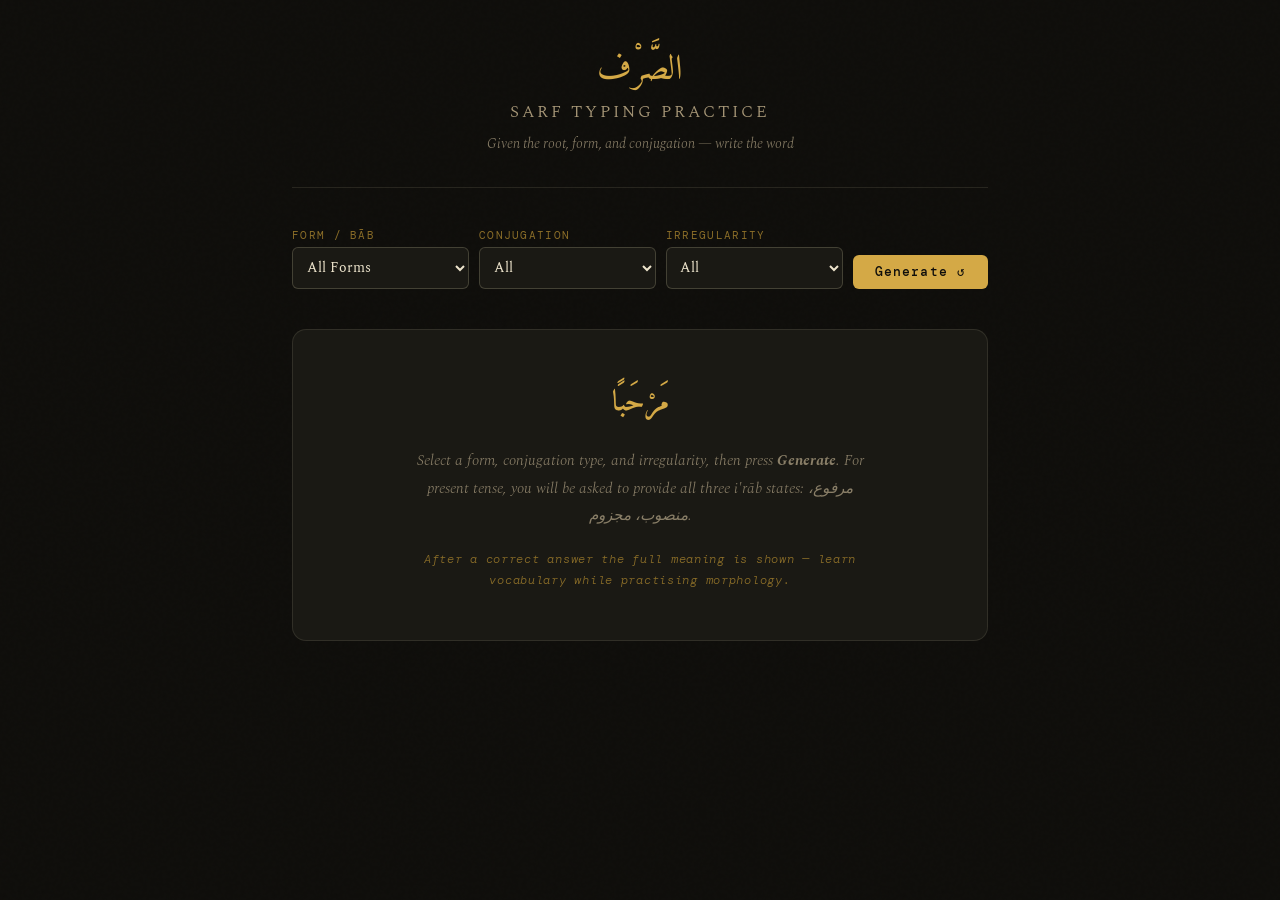
==== index.html @ 28db7749 "index.html" ====
<!DOCTYPE html>
<html lang="en" dir="ltr">
<head>
<meta charset="UTF-8">
<meta name="viewport" content="width=device-width, initial-scale=1.0">
<title>Sarf Typing Practice</title>
<link rel="preconnect" href="https://fonts.googleapis.com">
<link href="https://fonts.googleapis.com/css2?family=Amiri:wght@400;700&family=DM+Mono:wght@400;500&family=Spectral:ital,wght@0,300;0,400;0,600;1,300&display=swap" rel="stylesheet">
<style>
:root{
  --bg:#0f0e0b;--surface:#1a1914;--surface2:#232218;
  --border:rgba(255,245,200,.10);--border2:rgba(255,245,200,.18);
  --gold:#d4a946;--gold-dim:#8a6d28;--gold-bright:#f0c95a;
  --cream:#f5edd6;--cream-dim:#a89878;
  --red:#c0392b;--green:#2e7d4f;--green-bright:#3aad6a;
  --blue:#2471a3;--blue-bright:#5dade2;
  --text:#ede4cc;--text-dim:#8a7f68;
}
*{box-sizing:border-box;margin:0;padding:0;}
body{background:var(--bg);color:var(--text);font-family:'Spectral',Georgia,serif;min-height:100vh;display:flex;flex-direction:column;align-items:center;}
.noise{position:fixed;inset:0;pointer-events:none;z-index:0;background-image:url("data:image/svg+xml,%3Csvg viewBox='0 0 256 256' xmlns='http://www.w3.org/2000/svg'%3E%3Cfilter id='n'%3E%3CfeTurbulence type='fractalNoise' baseFrequency='0.9' numOctaves='4' stitchTiles='stitch'/%3E%3C/filter%3E%3Crect width='100%25' height='100%25' filter='url(%23n)' opacity='0.03'/%3E%3C/svg%3E");opacity:.4;}
.page{position:relative;z-index:1;width:100%;max-width:760px;padding:3rem 2rem 5rem;display:flex;flex-direction:column;align-items:center;gap:2.5rem;}
header{text-align:center;border-bottom:1px solid var(--border);padding-bottom:2rem;width:100%;}
.header-arabic{font-family:'Amiri',serif;font-size:2.2rem;color:var(--gold);line-height:1.3;margin-bottom:.3rem;direction:rtl;}
header h1{font-size:1.05rem;font-weight:300;letter-spacing:.18em;text-transform:uppercase;color:var(--cream-dim);}
header p{font-size:.9rem;color:var(--text-dim);margin-top:.5rem;font-style:italic;font-weight:300;}
/* Controls */
.controls{width:100%;display:flex;flex-direction:column;gap:.75rem;}
.control-row{display:flex;gap:.6rem;flex-wrap:wrap;align-items:flex-end;}
.control-group{display:flex;flex-direction:column;gap:.35rem;flex:1;min-width:120px;}
label{font-size:.68rem;letter-spacing:.12em;text-transform:uppercase;color:var(--gold-dim);font-family:'DM Mono',monospace;}
select{background:var(--surface);border:1px solid var(--border2);color:var(--text);padding:.5rem .6rem;border-radius:6px;font-family:'Spectral',serif;font-size:.88rem;cursor:pointer;outline:none;transition:border-color .2s;width:100%;}
select:focus{border-color:var(--gold);}
.btn-generate{background:var(--gold);color:#0f0e0b;border:none;padding:.55rem 1.4rem;border-radius:6px;font-family:'DM Mono',monospace;font-size:.82rem;letter-spacing:.08em;font-weight:500;cursor:pointer;transition:background .2s,transform .1s;white-space:nowrap;align-self:flex-end;}
.btn-generate:hover{background:var(--gold-bright);}.btn-generate:active{transform:scale(.97);}
/* Card */
.card{width:100%;background:var(--surface);border:1px solid var(--border2);border-radius:14px;padding:2.5rem 2rem;display:flex;flex-direction:column;align-items:center;gap:1.8rem;}
.card.hidden{display:none;}
/* Jiggle */
@keyframes jiggle{0%{transform:translateX(0);}15%{transform:translateX(-8px);}30%{transform:translateX(8px);}45%{transform:translateX(-6px);}60%{transform:translateX(6px);}75%{transform:translateX(-3px);}90%{transform:translateX(3px);}100%{transform:translateX(0);}}
.jiggle{animation:jiggle .45s ease;}
.error-msg{width:100%;background:rgba(192,57,43,.12);border:1px solid rgba(192,57,43,.35);border-radius:10px;padding:1rem 1.4rem;font-family:'DM Mono',monospace;font-size:.82rem;color:#e74c3c;letter-spacing:.04em;text-align:center;display:none;animation:fadein .2s ease;}
.error-msg.show{display:block;}
/* Prompt grid */
.prompt-grid{display:grid;grid-template-columns:repeat(2,1fr);gap:1px;width:100%;background:var(--border);border-radius:10px;overflow:hidden;}
.prompt-cell{background:var(--surface2);padding:1rem 1.3rem;display:flex;flex-direction:column;gap:.3rem;}
.prompt-cell:nth-child(1){border-radius:10px 0 0 0;}.prompt-cell:nth-child(2){border-radius:0 10px 0 0;}
.prompt-cell:nth-child(3){border-radius:0 0 0 10px;}.prompt-cell:nth-child(4){border-radius:0 0 10px 0;}
.cell-label{font-size:.66rem;font-family:'DM Mono',monospace;letter-spacing:.1em;text-transform:uppercase;color:var(--gold-dim);}
.cell-value{font-size:1rem;color:var(--cream);font-weight:400;}
.cell-value.arabic{font-family:'Amiri',serif;font-size:1.6rem;direction:rtl;line-height:1.4;color:var(--gold-bright);}
.prompt-instruction{font-size:1rem;color:var(--text-dim);font-style:italic;font-weight:300;text-align:center;}
/* Single input */
.input-area{width:100%;display:flex;flex-direction:column;align-items:center;gap:1rem;}
.arabic-input{width:100%;background:var(--bg);border:1.5px solid var(--border2);border-radius:10px;color:var(--gold-bright);font-family:'Amiri',serif;font-size:2.4rem;text-align:center;direction:rtl;padding:1rem;outline:none;transition:border-color .2s;caret-color:var(--gold);}
.arabic-input:focus{border-color:var(--gold);}
.arabic-input.correct{border-color:var(--green);color:var(--green-bright);}
.arabic-input.incorrect{border-color:var(--red);}
/* I'rab triple input */
.iraab-wrap{width:100%;display:none;flex-direction:column;gap:.85rem;}
.iraab-wrap.active{display:flex;}
.iraab-row{display:grid;grid-template-columns:repeat(3,1fr);gap:.75rem;width:100%;}
.iraab-group{display:flex;flex-direction:column;gap:.4rem;}
.iraab-label{font-family:'Amiri',serif;font-size:1.05rem;direction:rtl;text-align:center;color:var(--gold-dim);}
.iraab-label small{display:block;font-family:'DM Mono',monospace;font-size:.62rem;color:var(--text-dim);direction:ltr;letter-spacing:.06em;}
.iraab-input{width:100%;background:var(--bg);border:1.5px solid var(--border2);border-radius:8px;color:var(--gold-bright);font-family:'Amiri',serif;font-size:1.7rem;text-align:center;direction:rtl;padding:.6rem .4rem;outline:none;transition:border-color .2s;caret-color:var(--gold);}
.iraab-input:focus{border-color:var(--gold);}
.iraab-input.correct{border-color:var(--green);color:var(--green-bright);}
.iraab-input.incorrect{border-color:var(--red);}
.iraab-result{width:100%;display:none;flex-direction:column;gap:.5rem;border-radius:10px;padding:1rem 1.3rem;animation:fadein .25s ease;}
.iraab-result.show{display:flex;}
.iraab-result.all-correct{background:rgba(46,125,79,.12);border:1px solid rgba(58,173,106,.3);}
.iraab-result.has-error{background:rgba(192,57,43,.10);border:1px solid rgba(192,57,43,.3);}
.iraab-results-row{display:grid;grid-template-columns:repeat(3,1fr);gap:.5rem;}
.iraab-res-cell{text-align:center;}
.iraab-res-label{font-family:'DM Mono',monospace;font-size:.6rem;letter-spacing:.08em;text-transform:uppercase;margin-bottom:.2rem;}
.iraab-res-label.ok{color:var(--green-bright);}.iraab-res-label.err{color:#e74c3c;}
.iraab-res-form{font-family:'Amiri',serif;font-size:1.5rem;direction:rtl;color:var(--cream);}
/* Buttons */
.input-hint{font-size:.75rem;color:var(--text-dim);font-family:'DM Mono',monospace;text-align:center;}
.btn-row{display:flex;gap:.75rem;}
.btn-check{background:var(--surface2);border:1px solid var(--gold-dim);color:var(--gold);padding:.6rem 1.6rem;border-radius:6px;font-family:'DM Mono',monospace;font-size:.85rem;letter-spacing:.06em;cursor:pointer;transition:all .2s;}
.btn-check:hover{background:var(--gold);color:#0f0e0b;}.btn-check:disabled{opacity:.4;cursor:not-allowed;}
.btn-skip{background:transparent;border:1px solid var(--border2);color:var(--text-dim);padding:.6rem 1.2rem;border-radius:6px;font-family:'DM Mono',monospace;font-size:.85rem;cursor:pointer;transition:all .2s;}
.btn-skip:hover{border-color:var(--cream-dim);color:var(--cream);}
/* Standard feedback */
.feedback{width:100%;border-radius:10px;padding:1.2rem 1.5rem;display:none;flex-direction:column;gap:.6rem;animation:fadein .25s ease;}
.feedback.show{display:flex;}
.feedback.correct-fb{background:rgba(46,125,79,.12);border:1px solid rgba(58,173,106,.3);}
.feedback.incorrect-fb{background:rgba(192,57,43,.10);border:1px solid rgba(192,57,43,.3);}
.feedback-title{font-family:'DM Mono',monospace;font-size:.78rem;letter-spacing:.1em;text-transform:uppercase;}
.correct-fb .feedback-title{color:var(--green-bright);}.incorrect-fb .feedback-title{color:#e74c3c;}
.feedback-answer{font-family:'Amiri',serif;font-size:2rem;direction:rtl;color:var(--cream);line-height:1.4;}
.feedback-note{font-size:.85rem;color:var(--text-dim);font-style:italic;}
/* Vocab reveal */
.vocab-reveal{margin-top:.4rem;padding:.8rem 1rem;background:rgba(212,169,70,.07);border:1px solid rgba(212,169,70,.2);border-radius:8px;display:flex;flex-direction:column;gap:.25rem;}
.vocab-arabic{font-family:'Amiri',serif;font-size:1.7rem;direction:rtl;color:var(--gold-bright);line-height:1.3;}
.vocab-meaning{font-size:.92rem;color:var(--cream-dim);font-style:italic;}
.vocab-root{font-family:'DM Mono',monospace;font-size:.68rem;color:var(--text-dim);letter-spacing:.06em;}
/* Timer row */
.timer-row{width:100%;display:flex;justify-content:space-between;align-items:center;}
.stats{display:flex;gap:1.5rem;font-family:'DM Mono',monospace;color:var(--text-dim);}
.stat{display:flex;flex-direction:column;align-items:center;gap:.2rem;}
.stat-num{font-size:1.4rem;color:var(--gold);font-weight:500;}
.stat-label{letter-spacing:.08em;text-transform:uppercase;font-size:.65rem;}
.timer-controls{display:flex;align-items:center;gap:.5rem;}
.timer-display{font-family:'DM Mono',monospace;font-size:.9rem;color:var(--text-dim);min-width:48px;text-align:right;}
.timer-display.running{color:var(--gold);}.timer-display.expired{color:var(--red);animation:pulse 1s infinite;}
.btn-icon{background:transparent;border:1px solid var(--border2);color:var(--text-dim);width:28px;height:28px;border-radius:5px;cursor:pointer;display:flex;align-items:center;justify-content:center;font-size:13px;transition:all .2s;padding:0;font-family:inherit;}
.btn-icon:hover{border-color:var(--gold-dim);color:var(--gold);}
.timer-settings-wrap{position:relative;}
.settings-dropdown{display:none;position:absolute;right:0;top:34px;background:var(--surface2);border:1px solid var(--border2);border-radius:8px;overflow:hidden;z-index:100;min-width:160px;box-shadow:0 8px 24px rgba(0,0,0,.5);}
.settings-dropdown.open{display:block;}
.settings-opt{padding:.55rem 1rem;font-family:'DM Mono',monospace;font-size:.78rem;color:var(--text-dim);cursor:pointer;transition:background .15s;letter-spacing:.05em;white-space:nowrap;}
.settings-opt:hover{background:var(--surface);color:var(--gold);}.settings-opt.active{color:var(--gold-bright);}
/* Welcome */
.welcome{width:100%;background:var(--surface);border:1px solid var(--border);border-radius:14px;padding:3rem 2rem;text-align:center;display:flex;flex-direction:column;gap:1.2rem;align-items:center;}
.welcome h2{font-family:'Amiri',serif;font-size:1.8rem;color:var(--gold);direction:rtl;}
.welcome p{max-width:480px;font-size:.95rem;color:var(--text-dim);line-height:1.8;font-style:italic;font-weight:300;}
.welcome .tip{font-family:'DM Mono',monospace;font-size:.75rem;color:var(--gold-dim);letter-spacing:.06em;}
.kbd-hint{margin-top:.5rem;font-family:'DM Mono',monospace;font-size:.72rem;color:var(--text-dim);}
.kbd{display:inline-block;background:var(--surface2);border:1px solid var(--border2);border-radius:4px;padding:1px 6px;font-size:.7rem;color:var(--cream-dim);}
.streak-flash{font-family:'DM Mono',monospace;font-size:.78rem;letter-spacing:.08em;min-height:1.2em;text-align:center;}
@keyframes fadein{from{opacity:0;transform:translateY(4px);}to{opacity:1;transform:translateY(0);}}
@keyframes pulse{0%,100%{opacity:1;}50%{opacity:.4;}}
@media(max-width:520px){.page{padding:2rem 1rem 4rem;}.card{padding:1.8rem 1rem;}.iraab-row{grid-template-columns:1fr;}.iraab-results-row{grid-template-columns:1fr;}}
</style>
</head>
<body>
<div class="noise"></div>
<div class="page">
<header>
  <div class="header-arabic">الصَّرْف</div>
  <h1>Sarf Typing Practice</h1>
  <p>Given the root, form, and conjugation — write the word</p>
</header>

<div class="controls" id="controls-wrap">
  <div class="control-row">
    <div class="control-group">
      <label>Form / Bāb</label>
      <select id="sel-form">
        <option value="all">All Forms</option>
        <option value="I">I — فَعَلَ</option>
        <option value="II">II — فَعَّلَ</option>
        <option value="III">III — فَاعَلَ</option>
        <option value="IV">IV — أَفْعَلَ</option>
        <option value="V">V — تَفَعَّلَ</option>
        <option value="VI">VI — تَفَاعَلَ</option>
        <option value="VII">VII — اِنْفَعَلَ</option>
        <option value="VIII">VIII — اِفْتَعَلَ</option>
        <option value="IX">IX — اِفْعَلَّ</option>
        <option value="X">X — اِسْتَفْعَلَ</option>
      </select>
    </div>
    <div class="control-group">
      <label>Conjugation</label>
      <select id="sel-conj">
        <option value="all">All</option>
        <option value="past">Past (ماضي)</option>
        <option value="present">Present + i'rāb (مضارع)</option>
        <option value="imperative">Imperative (أمر)</option>
        <option value="masdar">Verbal noun (مصدر)</option>
        <option value="activepart">Active participle (اسم فاعل)</option>
        <option value="passivepart">Passive participle (اسم مفعول)</option>
      </select>
    </div>
    <div class="control-group">
      <label>Irregularity</label>
      <select id="sel-irreg">
        <option value="all">All</option>
        <option value="hollow">Hollow — أجوف</option>
        <option value="defective">Defective — ناقص</option>
        <option value="assimilated">Assimilated — مثال</option>
        <option value="hamzated">Hamzated — مهموز</option>
        <option value="mudaaf">Geminate — مضاعف</option>
        <option value="lafif_maqroon">Lafīf Maqrūn — لفيف مقرون</option>
        <option value="lafif_mafrooq">Lafīf Mafrūq — لفيف مفروق</option>
      </select>
    </div>
    <button class="btn-generate" id="btn-gen">Generate ↺</button>
  </div>
</div>

<div class="error-msg" id="error-msg"></div>

<div class="welcome" id="welcome">
  <h2>مَرْحَبًا</h2>
  <p>Select a form, conjugation type, and irregularity, then press <strong>Generate</strong>. For present tense, you will be asked to provide all three i'rāb states: مرفوع، منصوب، مجزوم.</p>
  <p class="tip">After a correct answer the full meaning is shown — learn vocabulary while practising morphology.</p>
</div>

<div class="card hidden" id="card">
  <div class="timer-row">
    <div class="stats">
      <div class="stat"><span class="stat-num" id="stat-correct">0</span><span class="stat-label">Correct</span></div>
      <div class="stat"><span class="stat-num" id="stat-total">0</span><span class="stat-label">Total</span></div>
      <div class="stat"><span class="stat-num" id="stat-streak">0</span><span class="stat-label">Streak</span></div>
    </div>
    <div class="timer-controls">
      <span class="timer-display" id="timer">00:00</span>
      <button class="btn-icon" id="btn-reset-timer" title="Reset">↺</button>
      <div class="timer-settings-wrap">
        <button class="btn-icon" id="btn-timer-settings" title="Timer settings">⚙</button>
        <div class="settings-dropdown" id="settings-dropdown">
          <div class="settings-opt active" data-mode="stopwatch">Stopwatch</div>
          <div class="settings-opt" data-mode="60">1 min timer</div>
          <div class="settings-opt" data-mode="300">5 min timer</div>
          <div class="settings-opt" data-mode="600">10 min timer</div>
        </div>
      </div>
    </div>
  </div>

  <div class="prompt-grid">
    <div class="prompt-cell"><span class="cell-label">Root</span><span class="cell-value arabic" id="cell-root">—</span></div>
    <div class="prompt-cell"><span class="cell-label">Form</span><span class="cell-value" id="cell-form">—</span></div>
    <div class="prompt-cell"><span class="cell-label">Conjugation</span><span class="cell-value" id="cell-conj">—</span></div>
    <div class="prompt-cell"><span class="cell-label">Meaning</span><span class="cell-value" id="cell-meaning">—</span></div>
  </div>

  <p class="prompt-instruction" id="prompt-instruction">Type the conjugated Arabic word below</p>

  <!-- Standard single input (non-present tense) -->
  <div class="input-area" id="single-input-area">
    <input class="arabic-input" id="arabic-input" type="text" dir="rtl"
      placeholder="اكتب هنا..." autocomplete="off" autocorrect="off" spellcheck="false"/>
    <div class="input-hint">Arabic keyboard required · Include full harakāt where possible</div>
    <div class="btn-row">
      <button class="btn-check" id="btn-check">Check ✓</button>
      <button class="btn-skip" id="btn-skip">Skip →</button>
    </div>
    <div class="kbd-hint"><span class="kbd">Enter</span> to check &nbsp;·&nbsp; <span class="kbd">Shift+Enter</span> to skip</div>
  </div>

  <!-- I'rab triple input (present tense) -->
  <div class="iraab-wrap" id="iraab-wrap">
    <div class="iraab-row">
      <div class="iraab-group">
        <div class="iraab-label">مَرْفُوع<small>marfūʿ (indicative)</small></div>
        <input class="iraab-input" id="inp-rafa" type="text" dir="rtl" placeholder="يَفْعَلُ" autocomplete="off" autocorrect="off" spellcheck="false"/>
      </div>
      <div class="iraab-group">
        <div class="iraab-label">مَنْصُوب<small>manṣūb (subjunctive)</small></div>
        <input class="iraab-input" id="inp-nasb" type="text" dir="rtl" placeholder="يَفْعَلَ" autocomplete="off" autocorrect="off" spellcheck="false"/>
      </div>
      <div class="iraab-group">
        <div class="iraab-label">مَجْزُوم<small>majzūm (jussive)</small></div>
        <input class="iraab-input" id="inp-jazm" type="text" dir="rtl" placeholder="يَفْعَلْ" autocomplete="off" autocorrect="off" spellcheck="false"/>
      </div>
    </div>
    <div class="btn-row" style="justify-content:center">
      <button class="btn-check" id="btn-check-iraab">Check ✓</button>
      <button class="btn-skip" id="btn-skip-iraab">Skip →</button>
    </div>
    <div class="kbd-hint"><span class="kbd">Enter</span> in any box to check &nbsp;·&nbsp; <span class="kbd">Shift+Enter</span> to skip</div>
    <div class="iraab-result" id="iraab-result">
      <div class="iraab-results-row" id="iraab-results-row"></div>
      <div class="feedback-note" id="iraab-note"></div>
    </div>
  </div>

  <!-- Standard feedback (non-present) -->
  <div class="feedback" id="feedback">
    <div class="feedback-title" id="fb-title"></div>
    <div class="feedback-answer" id="fb-answer"></div>
    <div class="feedback-note" id="fb-note"></div>
    <div class="vocab-reveal" id="vocab-reveal" style="display:none">
      <div class="vocab-arabic" id="vocab-arabic"></div>
      <div class="vocab-meaning" id="vocab-meaning"></div>
      <div class="vocab-root" id="vocab-root"></div>
    </div>
  </div>

  <!-- Vocab reveal for i'rab mode -->
  <div class="vocab-reveal" id="iraab-vocab" style="display:none;width:100%;">
    <div class="vocab-arabic" id="iraab-vocab-arabic"></div>
    <div class="vocab-meaning" id="iraab-vocab-meaning"></div>
    <div class="vocab-root" id="iraab-vocab-root"></div>
  </div>

  <div class="streak-flash" id="streak-flash"></div>
</div>
</div>

<script>
// ═══════════════════════════════════════════════════════════════════════════
// IRREGULARITY TYPES:
//   sound         سالم
//   hollow        أجوف     (2nd radical weak: و/ي)
//   defective     ناقص     (3rd radical weak: و/ي)
//   assimilated   مثال     (1st radical weak: و/ي)
//   hamzated      مهموز    (a radical is hamza)
//   mudaaf        مضاعف    (2nd=3rd radical)
//   lafif_maqroon لفيف مقرون (2nd+3rd both weak, consecutive)
//   lafif_mafrooq لفيف مفروق (1st+3rd both weak, separated)
//
// ROOT FIELDS:
//   r   = transliterated root (display)
//   t   = irregularity type
//   m   = English meaning (used for vocab reveal)
//   jPres = explicit مجزوم هو override for present tense (hollow/mudaaf)
//   forms.present.he = مرفوع form of هو (others derived algorithmically)
// ═══════════════════════════════════════════════════════════════════════════

// ── I'RAB DERIVATION ────────────────────────────────────────────────────────
// Derives {r, n, j} (marfoo, mansoob, majzoom) for هو from the stored form.
// For other persons the pattern is applied in getIraabForPerson().
const D = '\u064F'; // ُ damma
const F = '\u064E'; // َ fatha
const SK= '\u0652'; // ْ sukun
const KS= '\u0650'; // ِ kasra
const WW= '\u0648'; // و
const YY= '\u064A'; // ي
const AM= '\u0649'; // ى alif maqsura

function deriveIraab(marfoo, jPres) {
  const r = marfoo;
  const last = r[r.length-1];
  const prev = r[r.length-2];

  // Defective: ُو  (يَدْعُو → يَدْعُوَ → يَدْعُ)
  if (last === WW && prev === D)
    return {r, n: r+F, j: r.slice(0,-1)};

  // Defective: ِي  (يَرْمِي → يَرْمِيَ → يَرْمِ)
  if (last === YY && (prev === KS || prev === D))
    return {r, n: r+F, j: r.slice(0,-1)};

  // Defective: ى  (يَنْسَى → يَنْسَى → يَنْسَ)
  if (last === AM)
    return {r, n: r, j: r.slice(0,-1)+F};

  // Standard: ends in damma  (يَكْتُبُ → يَكْتُبَ → يَكْتُبْ)
  if (last === D) {
    const base = r.slice(0,-1);
    if (jPres) return {r, n: base+F, j: jPres};
    return {r, n: base+F, j: base+SK};
  }

  // Mudaaf shaddah+damma (يَمُدُّ → يَمُدَّ → jPres)
  // \u0651 = shaddah; if r ends in damma+shaddah or shaddah+damma both handled
  const penult = r[r.length-2]||'';
  if (last === '\u0651' && prev === D || last === D && prev === '\u0651') {
    const base = r.slice(0,-1);
    if (jPres) return {r, n: base.slice(0,-1)+'\u0651'+F, j: jPres};
  }

  return {r, n:r, j: jPres||r};
}

// Derive i'rab for *any* person given their مرفوع form
function derivePersonIraab(marfoo, jPres) {
  const r = marfoo;
  const last = r[r.length-1];
  const prev = r.slice(-2);

  // Indeclinable: feminine plural ending ـنَ or ـنْ
  if (r.endsWith('\u0646\u064E') || r.endsWith('\u0646\u0652'))
    return {r, n:r, j:r};

  // Five-verb forms (أفعال الخمسة): masc dual ـانِ or masc pl ـونَ
  // marfoo ends in انِ (alif+nun+kasra) → drop ن → ا
  if (r.endsWith('\u0627\u0646\u0650') || r.endsWith('\u0627\u0646\u0650\u064A')) { // ـانِ
    return {r, n: r.slice(0,-2)+'\u0627', j: r.slice(0,-2)+'\u0627'};
  }
  // ـانِ with alef+nun pattern (without kasra)
  if (/[\u0627\u064A]\u0646$/.test(r)) {
    return {r, n: r.slice(0,-2)+'\u0627', j: r.slice(0,-2)+'\u0627'};
  }
  // ـونَ (waw+nun+fatha)
  if (r.endsWith('\u0648\u0646\u064E') || r.endsWith('\u0648\u0646\u064E\u0651')) {
    return {r, n: r.slice(0,-2)+'\u0648\u0627', j: r.slice(0,-2)+'\u0648\u0627'};
  }

  // All other forms: use standard derivation
  return deriveIraab(r, jPres);
}

// ═══════════════════════════════════════════════════════════════════════════
// DATA
// ═══════════════════════════════════════════════════════════════════════════
const DATA = {

// ─── FORM I ─────────────────────────────────────────────────────────────────
I:{ label:'Form I', pattern:'فَعَلَ', roots:[

  // ─ sound ──────────────────────────────────────────────────────────────
  {r:'ك-ت-ب',t:'sound',m:'write',forms:{
    past:{he:'كَتَبَ',she:'كَتَبَتْ',you:'كَتَبْتَ',I:'كَتَبْتُ',they:'كَتَبُوا'},
    present:{he:'يَكْتُبُ',she:'تَكْتُبُ',you:'تَكْتُبُ',I:'أَكْتُبُ',they:'يَكْتُبُونَ'},
    imperative:{you:'اُكْتُبْ',youpl:'اُكْتُبُوا'},
    masdar:{_:'كِتَابَةٌ'},activepart:{_:'كَاتِبٌ'},passivepart:{_:'مَكْتُوبٌ'}}},
  {r:'ذ-ه-ب',t:'sound',m:'go',forms:{
    past:{he:'ذَهَبَ',she:'ذَهَبَتْ',you:'ذَهَبْتَ',I:'ذَهَبْتُ',they:'ذَهَبُوا'},
    present:{he:'يَذْهَبُ',she:'تَذْهَبُ',you:'تَذْهَبُ',I:'أَذْهَبُ',they:'يَذْهَبُونَ'},
    imperative:{you:'اِذْهَبْ',youpl:'اِذْهَبُوا'},
    masdar:{_:'ذَهَابٌ'},activepart:{_:'ذَاهِبٌ'},passivepart:{_:'مَذْهُوبٌ'}}},
  {r:'ع-ل-م',t:'sound',m:'know',forms:{
    past:{he:'عَلِمَ',she:'عَلِمَتْ',you:'عَلِمْتَ',I:'عَلِمْتُ',they:'عَلِمُوا'},
    present:{he:'يَعْلَمُ',she:'تَعْلَمُ',you:'تَعْلَمُ',I:'أَعْلَمُ',they:'يَعْلَمُونَ'},
    imperative:{you:'اِعْلَمْ',youpl:'اِعْلَمُوا'},
    masdar:{_:'عِلْمٌ'},activepart:{_:'عَالِمٌ'},passivepart:{_:'مَعْلُومٌ'}}},
  {r:'ن-ص-ر',t:'sound',m:'help/aid',forms:{
    past:{he:'نَصَرَ',she:'نَصَرَتْ',you:'نَصَرْتَ',I:'نَصَرْتُ',they:'نَصَرُوا'},
    present:{he:'يَنْصُرُ',she:'تَنْصُرُ',you:'تَنْصُرُ',I:'أَنْصُرُ',they:'يَنْصُرُونَ'},
    imperative:{you:'اُنْصُرْ',youpl:'اُنْصُرُوا'},
    masdar:{_:'نَصْرٌ'},activepart:{_:'نَاصِرٌ'},passivepart:{_:'مَنْصُورٌ'}}},
  {r:'ج-ع-ل',t:'sound',m:'make/put',forms:{
    past:{he:'جَعَلَ',she:'جَعَلَتْ',you:'جَعَلْتَ',I:'جَعَلْتُ',they:'جَعَلُوا'},
    present:{he:'يَجْعَلُ',she:'تَجْعَلُ',you:'تَجْعَلُ',I:'أَجْعَلُ',they:'يَجْعَلُونَ'},
    imperative:{you:'اِجْعَلْ',youpl:'اِجْعَلُوا'},
    masdar:{_:'جَعْلٌ'},activepart:{_:'جَاعِلٌ'},passivepart:{_:'مَجْعُولٌ'}}},
  {r:'فَعَلَ',t:'sound',m:'do/act (paradigm)',forms:{
    past:{he:'فَعَلَ',she:'فَعَلَتْ',you:'فَعَلْتَ',I:'فَعَلْتُ',they:'فَعَلُوا'},
    present:{he:'يَفْعَلُ',she:'تَفْعَلُ',you:'تَفْعَلُ',I:'أَفْعَلُ',they:'يَفْعَلُونَ'},
    imperative:{you:'اِفْعَلْ',youpl:'اِفْعَلُوا'},
    masdar:{_:'فِعْلٌ'},activepart:{_:'فَاعِلٌ'},passivepart:{_:'مَفْعُولٌ'}}},

  // ─ hollow (أجوف) ─────────────────────────────────────────────────────
  {r:'ق-و-ل',t:'hollow',m:'say',jPres:'يَقُلْ',forms:{
    past:{he:'قَالَ',she:'قَالَتْ',you:'قُلْتَ',I:'قُلْتُ',they:'قَالُوا'},
    present:{he:'يَقُولُ',she:'تَقُولُ',you:'تَقُولُ',I:'أَقُولُ',they:'يَقُولُونَ'},
    imperative:{you:'قُلْ',youpl:'قُولُوا'},
    masdar:{_:'قَوْلٌ'},activepart:{_:'قَائِلٌ'},passivepart:{_:'مَقُولٌ'}}},
  {r:'ك-و-ن',t:'hollow',m:'be/exist',jPres:'يَكُنْ',forms:{
    past:{he:'كَانَ',she:'كَانَتْ',you:'كُنْتَ',I:'كُنْتُ',they:'كَانُوا'},
    present:{he:'يَكُونُ',she:'تَكُونُ',you:'تَكُونُ',I:'أَكُونُ',they:'يَكُونُونَ'},
    imperative:{you:'كُنْ',youpl:'كُونُوا'},
    masdar:{_:'كَوْنٌ'},activepart:{_:'كَائِنٌ'},passivepart:{_:'مَكُونٌ'}}},
  {r:'ب-ي-ع',t:'hollow',m:'sell',jPres:'يَبِعْ',forms:{
    past:{he:'بَاعَ',she:'بَاعَتْ',you:'بِعْتَ',I:'بِعْتُ',they:'بَاعُوا'},
    present:{he:'يَبِيعُ',she:'تَبِيعُ',you:'تَبِيعُ',I:'أَبِيعُ',they:'يَبِيعُونَ'},
    imperative:{you:'بِعْ',youpl:'بِيعُوا'},
    masdar:{_:'بَيْعٌ'},activepart:{_:'بَائِعٌ'},passivepart:{_:'مَبِيعٌ'}}},
  {r:'خ-و-ف',t:'hollow',m:'fear',jPres:'يَخَفْ',forms:{
    past:{he:'خَافَ',she:'خَافَتْ',you:'خِفْتَ',I:'خِفْتُ',they:'خَافُوا'},
    present:{he:'يَخَافُ',she:'تَخَافُ',you:'تَخَافُ',I:'أَخَافُ',they:'يَخَافُونَ'},
    imperative:{you:'خَفْ',youpl:'خَافُوا'},
    masdar:{_:'خَوْفٌ'},activepart:{_:'خَائِفٌ'},passivepart:{_:'مَخُوفٌ'}}},
  {r:'ز-و-ر',t:'hollow',m:'visit',jPres:'يَزُرْ',forms:{
    past:{he:'زَارَ',she:'زَارَتْ',you:'زُرْتَ',I:'زُرْتُ',they:'زَارُوا'},
    present:{he:'يَزُورُ',she:'تَزُورُ',you:'تَزُورُ',I:'أَزُورُ',they:'يَزُورُونَ'},
    imperative:{you:'زُرْ',youpl:'زُورُوا'},
    masdar:{_:'زِيَارَةٌ'},activepart:{_:'زَائِرٌ'},passivepart:{_:'مَزُورٌ'}}},
  {r:'ع-و-د',t:'hollow',m:'return/come back',jPres:'يَعُدْ',forms:{
    past:{he:'عَادَ',she:'عَادَتْ',you:'عُدْتَ',I:'عُدْتُ',they:'عَادُوا'},
    present:{he:'يَعُودُ',she:'تَعُودُ',you:'تَعُودُ',I:'أَعُودُ',they:'يَعُودُونَ'},
    imperative:{you:'عُدْ',youpl:'عُودُوا'},
    masdar:{_:'عَوْدٌ'},activepart:{_:'عَائِدٌ'},passivepart:{_:'مَعُودٌ'}}},
  {r:'ق-ي-م',t:'hollow',m:'stand up/rise',jPres:'يَقُمْ',forms:{
    past:{he:'قَامَ',she:'قَامَتْ',you:'قُمْتَ',I:'قُمْتُ',they:'قَامُوا'},
    present:{he:'يَقُومُ',she:'تَقُومُ',you:'تَقُومُ',I:'أَقُومُ',they:'يَقُومُونَ'},
    imperative:{you:'قُمْ',youpl:'قُومُوا'},
    masdar:{_:'قِيَامٌ'},activepart:{_:'قَائِمٌ'},passivepart:{_:'مَقُومٌ'}}},
  {r:'ج-ي-أ',t:'hollow',m:'come',jPres:'يَجِئْ',forms:{
    past:{he:'جَاءَ',she:'جَاءَتْ',you:'جِئْتَ',I:'جِئْتُ',they:'جَاءُوا'},
    present:{he:'يَجِيءُ',she:'تَجِيءُ',you:'تَجِيءُ',I:'أَجِيءُ',they:'يَجِيئُونَ'},
    imperative:{you:'جِئْ',youpl:'جِيئُوا'},
    masdar:{_:'مَجِيءٌ'},activepart:{_:'جَائِيٌ'},passivepart:{_:'مَجِيءٌ'}}},
  {r:'س-ي-ر',t:'hollow',m:'travel/walk',jPres:'يَسِرْ',forms:{
    past:{he:'سَارَ',she:'سَارَتْ',you:'سِرْتَ',I:'سِرْتُ',they:'سَارُوا'},
    present:{he:'يَسِيرُ',she:'تَسِيرُ',you:'تَسِيرُ',I:'أَسِيرُ',they:'يَسِيرُونَ'},
    imperative:{you:'سِرْ',youpl:'سِيرُوا'},
    masdar:{_:'سَيْرٌ'},activepart:{_:'سَائِرٌ'},passivepart:{_:'مَسِيرٌ'}}},

  // ─ defective (ناقص) ──────────────────────────────────────────────────
  {r:'د-ع-و',t:'defective',m:'call/invite',forms:{
    past:{he:'دَعَا',she:'دَعَتْ',you:'دَعَوْتَ',I:'دَعَوْتُ',they:'دَعَوْا'},
    present:{he:'يَدْعُو',she:'تَدْعُو',you:'تَدْعُو',I:'أَدْعُو',they:'يَدْعُونَ'},
    imperative:{you:'اُدْعُ',youpl:'اُدْعُوا'},
    masdar:{_:'دُعَاءٌ'},activepart:{_:'دَاعٍ'},passivepart:{_:'مَدْعُوٌّ'}}},
  {r:'ر-م-ي',t:'defective',m:'throw',forms:{
    past:{he:'رَمَى',she:'رَمَتْ',you:'رَمَيْتَ',I:'رَمَيْتُ',they:'رَمَوْا'},
    present:{he:'يَرْمِي',she:'تَرْمِي',you:'تَرْمِي',I:'أَرْمِي',they:'يَرْمُونَ'},
    imperative:{you:'اِرْمِ',youpl:'اِرْمُوا'},
    masdar:{_:'رَمْيٌ'},activepart:{_:'رَامٍ'},passivepart:{_:'مَرْمِيٌّ'}}},
  {r:'ن-س-ي',t:'defective',m:'forget',forms:{
    past:{he:'نَسِيَ',she:'نَسِيَتْ',you:'نَسِيتَ',I:'نَسِيتُ',they:'نَسُوا'},
    present:{he:'يَنْسَى',she:'تَنْسَى',you:'تَنْسَى',I:'أَنْسَى',they:'يَنْسَوْنَ'},
    imperative:{you:'اِنْسَ',youpl:'اِنْسَوْا'},
    masdar:{_:'نِسْيَانٌ'},activepart:{_:'نَاسٍ'},passivepart:{_:'مَنْسِيٌّ'}}},
  {r:'م-ش-ي',t:'defective',m:'walk',forms:{
    past:{he:'مَشَى',she:'مَشَتْ',you:'مَشَيْتَ',I:'مَشَيْتُ',they:'مَشَوْا'},
    present:{he:'يَمْشِي',she:'تَمْشِي',you:'تَمْشِي',I:'أَمْشِي',they:'يَمْشُونَ'},
    imperative:{you:'اِمْشِ',youpl:'اِمْشُوا'},
    masdar:{_:'مَشْيٌ'},activepart:{_:'مَاشٍ'},passivepart:{_:'مَمْشِيٌّ'}}},
  {r:'ب-ق-ي',t:'defective',m:'remain/stay',forms:{
    past:{he:'بَقِيَ',she:'بَقِيَتْ',you:'بَقِيتَ',I:'بَقِيتُ',they:'بَقُوا'},
    present:{he:'يَبْقَى',she:'تَبْقَى',you:'تَبْقَى',I:'أَبْقَى',they:'يَبْقَوْنَ'},
    imperative:{you:'اِبْقَ',youpl:'اِبْقَوْا'},
    masdar:{_:'بَقَاءٌ'},activepart:{_:'بَاقٍ'},passivepart:{_:'مَبْقِيٌّ'}}},
  {r:'ن-و-ي',t:'defective',m:'intend',forms:{
    past:{he:'نَوَى',she:'نَوَتْ',you:'نَوَيْتَ',I:'نَوَيْتُ',they:'نَوَوْا'},
    present:{he:'يَنْوِي',she:'تَنْوِي',you:'تَنْوِي',I:'أَنْوِي',they:'يَنْوُونَ'},
    imperative:{you:'اِنْوِ',youpl:'اِنْوُوا'},
    masdar:{_:'نِيَّةٌ'},activepart:{_:'نَاوٍ'},passivepart:{_:'مَنْوِيٌّ'}}},
  {r:'ت-ل-و',t:'defective',m:'recite/follow',forms:{
    past:{he:'تَلَا',she:'تَلَتْ',you:'تَلَوْتَ',I:'تَلَوْتُ',they:'تَلَوْا'},
    present:{he:'يَتْلُو',she:'تَتْلُو',you:'تَتْلُو',I:'أَتْلُو',they:'يَتْلُونَ'},
    imperative:{you:'اُتْلُ',youpl:'اُتْلُوا'},
    masdar:{_:'تِلَاوَةٌ'},activepart:{_:'تَالٍ'},passivepart:{_:'مَتْلُوٌّ'}}},

  // ─ assimilated (مثال) – Fataha pattern (و drops in مضارع) ────────────
  {r:'و-ق-ع',t:'assimilated',m:'occur/happen',forms:{
    past:{he:'وَقَعَ',she:'وَقَعَتْ',you:'وَقَعْتَ',I:'وَقَعْتُ',they:'وَقَعُوا'},
    present:{he:'يَقَعُ',she:'تَقَعُ',you:'تَقَعُ',I:'أَقَعُ',they:'يَقَعُونَ'},
    imperative:{you:'قَعْ',youpl:'قَعُوا'},
    masdar:{_:'وُقُوعٌ'},activepart:{_:'وَاقِعٌ'},passivepart:{_:'مَوْقُوعٌ'}}},
  {r:'و-ج-د',t:'assimilated',m:'find',forms:{
    past:{he:'وَجَدَ',she:'وَجَدَتْ',you:'وَجَدْتَ',I:'وَجَدْتُ',they:'وَجَدُوا'},
    present:{he:'يَجِدُ',she:'تَجِدُ',you:'تَجِدُ',I:'أَجِدُ',they:'يَجِدُونَ'},
    imperative:{you:'جِدْ',youpl:'جِدُوا'},
    masdar:{_:'وُجُودٌ'},activepart:{_:'وَاجِدٌ'},passivepart:{_:'مَوْجُودٌ'}}},
  {r:'و-ص-ل',t:'assimilated',m:'arrive/reach',forms:{
    past:{he:'وَصَلَ',she:'وَصَلَتْ',you:'وَصَلْتَ',I:'وَصَلْتُ',they:'وَصَلُوا'},
    present:{he:'يَصِلُ',she:'تَصِلُ',you:'تَصِلُ',I:'أَصِلُ',they:'يَصِلُونَ'},
    imperative:{you:'صِلْ',youpl:'صِلُوا'},
    masdar:{_:'وُصُولٌ'},activepart:{_:'وَاصِلٌ'},passivepart:{_:'مَوْصُولٌ'}}},
  {r:'و-ض-ع',t:'assimilated',m:'place/put',forms:{
    past:{he:'وَضَعَ',she:'وَضَعَتْ',you:'وَضَعْتَ',I:'وَضَعْتُ',they:'وَضَعُوا'},
    present:{he:'يَضَعُ',she:'تَضَعُ',you:'تَضَعُ',I:'أَضَعُ',they:'يَضَعُونَ'},
    imperative:{you:'ضَعْ',youpl:'ضَعُوا'},
    masdar:{_:'وَضْعٌ'},activepart:{_:'وَاضِعٌ'},passivepart:{_:'مَوْضُوعٌ'}}},
  {r:'و-ل-د',t:'assimilated',m:'give birth/be born',forms:{
    past:{he:'وَلَدَ',she:'وَلَدَتْ',you:'وَلَدْتَ',I:'وَلَدْتُ',they:'وَلَدُوا'},
    present:{he:'يَلِدُ',she:'تَلِدُ',you:'تَلِدُ',I:'أَلِدُ',they:'يَلِدُونَ'},
    imperative:{you:'لِدْ',youpl:'لِدُوا'},
    masdar:{_:'وِلَادَةٌ'},activepart:{_:'وَالِدٌ'},passivepart:{_:'مَوْلُودٌ'}}},
  // Assimilated Hasiba pattern – و retained in مضارع
  {r:'و-ر-ث',t:'assimilated',m:'inherit',forms:{
    past:{he:'وَرِثَ',she:'وَرِثَتْ',you:'وَرِثْتَ',I:'وَرِثْتُ',they:'وَرِثُوا'},
    present:{he:'يَرِثُ',she:'تَرِثُ',you:'تَرِثُ',I:'أَرِثُ',they:'يَرِثُونَ'},
    imperative:{you:'رِثْ',youpl:'رِثُوا'},
    masdar:{_:'وِرَاثَةٌ'},activepart:{_:'وَارِثٌ'},passivepart:{_:'مَوْرُوثٌ'}}},
  // Assimilated 'Alima pattern – و RETAINED
  {r:'و-ج-ع',t:'assimilated',m:'be in pain',forms:{
    past:{he:'وَجِعَ',she:'وَجِعَتْ',you:'وَجِعْتَ',I:'وَجِعْتُ',they:'وَجِعُوا'},
    present:{he:'يَوْجَعُ',she:'تَوْجَعُ',you:'تَوْجَعُ',I:'أَوْجَعُ',they:'يَوْجَعُونَ'},
    imperative:{you:'اِيجَعْ',youpl:'اِيجَعُوا'},
    masdar:{_:'وَجَعٌ'},activepart:{_:'وَاجِعٌ'},passivepart:{_:'مَوْجُوعٌ'}}},
  // Assimilated Karuma pattern – و RETAINED
  {r:'و-س-م',t:'assimilated',m:'be handsome/branded',forms:{
    past:{he:'وَسُمَ',she:'وَسُمَتْ',you:'وَسُمْتَ',I:'وَسُمْتُ',they:'وَسُمُوا'},
    present:{he:'يَوْسُمُ',she:'تَوْسُمُ',you:'تَوْسُمُ',I:'أَوْسُمُ',they:'يَوْسُمُونَ'},
    imperative:{you:'اِوسُمْ',youpl:'اِوسُمُوا'},
    masdar:{_:'وَسَامَةٌ'},activepart:{_:'وَاسِمٌ'},passivepart:{_:'مَوْسُومٌ'}}},
  // Mithāl Yā'ī – Form I Fataḥa
  {r:'ي-ف-ع',t:'assimilated',m:'reach puberty/be an adolescent',forms:{
    past:{he:'يَفَعَ',she:'يَفَعَتْ',you:'يَفَعْتَ',I:'يَفَعْتُ',they:'يَفَعُوا'},
    present:{he:'يَيْفَعُ',she:'تَيْفَعُ',you:'تَيْفَعُ',I:'أَيْفَعُ',they:'يَيْفَعُونَ'},
    imperative:{you:'اِيفَعْ',youpl:'اِيفَعُوا'},
    masdar:{_:'يَفَاعَةٌ'},activepart:{_:'يَافِعٌ'},passivepart:{_:'مَيْفُوعٌ'}}},
  // Mithāl Yā'ī – Ḍaraba pattern
  {r:'ي-ت-م',t:'assimilated',m:'be an orphan',forms:{
    past:{he:'يَتِمَ',she:'يَتِمَتْ',you:'يَتِمْتَ',I:'يَتِمْتُ',they:'يَتِمُوا'},
    present:{he:'يَيْتَمُ',she:'تَيْتَمُ',you:'تَيْتَمُ',I:'أَيْتَمُ',they:'يَيْتَمُونَ'},
    imperative:{you:'اِيتَمْ',youpl:'اِيتَمُوا'},
    masdar:{_:'يُتْمٌ'},activepart:{_:'يَاتِمٌ'},passivepart:{_:'مَيْتُومٌ'}}},
  // Mithāl Yā'ī – 'Alima pattern
  {r:'ي-ب-س',t:'assimilated',m:'be dry/parched',forms:{
    past:{he:'يَبِسَ',she:'يَبِسَتْ',you:'يَبِسْتَ',I:'يَبِسْتُ',they:'يَبِسُوا'},
    present:{he:'يَيْبَسُ',she:'تَيْبَسُ',you:'تَيْبَسُ',I:'أَيْبَسُ',they:'يَيْبَسُونَ'},
    imperative:{you:'اِيبَسْ',youpl:'اِيبَسُوا'},
    masdar:{_:'يَبَسٌ'},activepart:{_:'يَابِسٌ'},passivepart:{_:'مَيْبُوسٌ'}}},
  // Mithāl Yā'ī – Naṣara pattern
  {r:'ي-م-ن',t:'assimilated',m:'be fortunate/blessed',forms:{
    past:{he:'يَمَنَ',she:'يَمَنَتْ',you:'يَمَنْتَ',I:'يَمَنْتُ',they:'يَمَنُوا'},
    present:{he:'يَيْمَنُ',she:'تَيْمَنُ',you:'تَيْمَنُ',I:'أَيْمَنُ',they:'يَيْمَنُونَ'},
    imperative:{you:'اِيمَنْ',youpl:'اِيمَنُوا'},
    masdar:{_:'يُمْنٌ'},activepart:{_:'يَامِنٌ'},passivepart:{_:'مَيْمُونٌ'}}},

  // ─ hamzated (مهموز) ──────────────────────────────────────────────────
  {r:'أ-ك-ل',t:'hamzated',m:'eat',forms:{
    past:{he:'أَكَلَ',she:'أَكَلَتْ',you:'أَكَلْتَ',I:'أَكَلْتُ',they:'أَكَلُوا'},
    present:{he:'يَأْكُلُ',she:'تَأْكُلُ',you:'تَأْكُلُ',I:'آكُلُ',they:'يَأْكُلُونَ'},
    imperative:{you:'كُلْ',youpl:'كُلُوا'},
    masdar:{_:'أَكْلٌ'},activepart:{_:'آكِلٌ'},passivepart:{_:'مَأْكُولٌ'}}},
  {r:'أ-م-ر',t:'hamzated',m:'command/order',forms:{
    past:{he:'أَمَرَ',she:'أَمَرَتْ',you:'أَمَرْتَ',I:'أَمَرْتُ',they:'أَمَرُوا'},
    present:{he:'يَأْمُرُ',she:'تَأْمُرُ',you:'تَأْمُرُ',I:'آمُرُ',they:'يَأْمُرُونَ'},
    imperative:{you:'مُرْ',youpl:'مُرُوا'},
    masdar:{_:'أَمْرٌ'},activepart:{_:'آمِرٌ'},passivepart:{_:'مَأْمُورٌ'}}},
  {r:'س-أ-ل',t:'hamzated',m:'ask',forms:{
    past:{he:'سَأَلَ',she:'سَأَلَتْ',you:'سَأَلْتَ',I:'سَأَلْتُ',they:'سَأَلُوا'},
    present:{he:'يَسْأَلُ',she:'تَسْأَلُ',you:'تَسْأَلُ',I:'أَسْأَلُ',they:'يَسْأَلُونَ'},
    imperative:{you:'اِسْأَلْ',youpl:'اِسْأَلُوا'},
    masdar:{_:'سُؤَالٌ'},activepart:{_:'سَائِلٌ'},passivepart:{_:'مَسْؤُولٌ'}}},
  {r:'ق-ر-أ',t:'hamzated',m:'read/recite',forms:{
    past:{he:'قَرَأَ',she:'قَرَأَتْ',you:'قَرَأْتَ',I:'قَرَأْتُ',they:'قَرَؤُوا'},
    present:{he:'يَقْرَأُ',she:'تَقْرَأُ',you:'تَقْرَأُ',I:'أَقْرَأُ',they:'يَقْرَؤُونَ'},
    imperative:{you:'اِقْرَأْ',youpl:'اِقْرَؤُوا'},
    masdar:{_:'قِرَاءَةٌ'},activepart:{_:'قَارِئٌ'},passivepart:{_:'مَقْرُوءٌ'}}},

  // ─ mudaaf (مضاعف) ────────────────────────────────────────────────────
  {r:'م-د-د',t:'mudaaf',m:'extend/stretch',jPres:'يَمْدُدْ',forms:{
    past:{he:'مَدَّ',she:'مَدَّتْ',you:'مَدَدْتَ',I:'مَدَدْتُ',they:'مَدُّوا'},
    present:{he:'يَمُدُّ',she:'تَمُدُّ',you:'تَمُدُّ',I:'أَمُدُّ',they:'يَمُدُّونَ'},
    imperative:{you:'مُدَّ',youpl:'مُدُّوا'},
    masdar:{_:'مَدٌّ'},activepart:{_:'مَادٌّ'},passivepart:{_:'مَمْدُودٌ'}}},
  {r:'ر-د-د',t:'mudaaf',m:'return/repel',jPres:'يَرْدُدْ',forms:{
    past:{he:'رَدَّ',she:'رَدَّتْ',you:'رَدَدْتَ',I:'رَدَدْتُ',they:'رَدُّوا'},
    present:{he:'يَرُدُّ',she:'تَرُدُّ',you:'تَرُدُّ',I:'أَرُدُّ',they:'يَرُدُّونَ'},
    imperative:{you:'رُدَّ',youpl:'رُدُّوا'},
    masdar:{_:'رَدٌّ'},activepart:{_:'رَادٌّ'},passivepart:{_:'مَرْدُودٌ'}}},
  {r:'ح-ب-ب',t:'mudaaf',m:'love',jPres:'يَحْبِبْ',forms:{
    past:{he:'حَبَّ',she:'حَبَّتْ',you:'حَبَبْتَ',I:'حَبَبْتُ',they:'حَبُّوا'},
    present:{he:'يَحِبُّ',she:'تَحِبُّ',you:'تَحِبُّ',I:'أَحِبُّ',they:'يَحِبُّونَ'},
    imperative:{you:'أَحْبِبْ',youpl:'أَحْبِبُوا'},
    masdar:{_:'حُبٌّ'},activepart:{_:'مُحِبٌّ'},passivepart:{_:'مَحْبُوبٌ'}}},
  {r:'ع-ض-ض',t:'mudaaf',m:'bite/chew',jPres:'يَعْضَضْ',forms:{
    past:{he:'عَضَّ',she:'عَضَّتْ',you:'عَضَضْتَ',I:'عَضَضْتُ',they:'عَضُّوا'},
    present:{he:'يَعَضُّ',she:'تَعَضُّ',you:'تَعَضُّ',I:'أَعَضُّ',they:'يَعَضُّونَ'},
    imperative:{you:'عَضَّ',youpl:'عَضُّوا'},
    masdar:{_:'عَضٌّ'},activepart:{_:'عَاضٌّ'},passivepart:{_:'مَعْضُوضٌ'}}},

  // ─ lafif maqroon (لفيف مقرون) ─────────────────────────────────────────
  {r:'ق-و-ي',t:'lafif_maqroon',m:'be strong',forms:{
    past:{he:'قَوِيَ',she:'قَوِيَتْ',you:'قَوِيتَ',I:'قَوِيتُ',they:'قَوُوا'},
    present:{he:'يَقْوَى',she:'تَقْوَى',you:'تَقْوَى',I:'أَقْوَى',they:'يَقْوَوْنَ'},
    imperative:{you:'اِقْوَ',youpl:'اِقْوَوْا'},
    masdar:{_:'قُوَّةٌ'},activepart:{_:'قَاوٍ'},passivepart:{_:'مَقْوِيٌّ'}}},
  {r:'ش-و-ي',t:'lafif_maqroon',m:'grill/roast',forms:{
    past:{he:'شَوَى',she:'شَوَتْ',you:'شَوَيْتَ',I:'شَوَيْتُ',they:'شَوَوْا'},
    present:{he:'يَشْوِي',she:'تَشْوِي',you:'تَشْوِي',I:'أَشْوِي',they:'يَشْوُونَ'},
    imperative:{you:'اِشْوِ',youpl:'اِشْوُوا'},
    masdar:{_:'شَيٌّ'},activepart:{_:'شَاوٍ'},passivepart:{_:'مَشْوِيٌّ'}}},

  // ─ lafif mafrooq (لفيف مفروق) ─────────────────────────────────────────
  {r:'و-ق-ي',t:'lafif_mafrooq',m:'protect/guard',forms:{
    past:{he:'وَقَى',she:'وَقَتْ',you:'وَقَيْتَ',I:'وَقَيْتُ',they:'وَقَوْا'},
    present:{he:'يَقِي',she:'تَقِي',you:'تَقِي',I:'أَقِي',they:'يَقُونَ'},
    imperative:{you:'قِ',youpl:'قُوا'},
    masdar:{_:'وِقَايَةٌ'},activepart:{_:'وَاقٍ'},passivepart:{_:'مَوْقِيٌّ'}}},
  {r:'و-ف-ي',t:'lafif_mafrooq',m:'fulfil/be faithful',forms:{
    past:{he:'وَفَى',she:'وَفَتْ',you:'وَفَيْتَ',I:'وَفَيْتُ',they:'وَفَوْا'},
    present:{he:'يَفِي',she:'تَفِي',you:'تَفِي',I:'أَفِي',they:'يَفُونَ'},
    imperative:{you:'فِ',youpl:'فُوا'},
    masdar:{_:'وَفَاءٌ'},activepart:{_:'وَافٍ'},passivepart:{_:'مَوْفِيٌّ'}}},
]},

// ─── FORM II ────────────────────────────────────────────────────────────────
II:{ label:'Form II', pattern:'فَعَّلَ', roots:[
  {r:'ع-ل-م',t:'sound',m:'teach',forms:{
    past:{he:'عَلَّمَ',she:'عَلَّمَتْ',you:'عَلَّمْتَ',I:'عَلَّمْتُ',they:'عَلَّمُوا'},
    present:{he:'يُعَلِّمُ',she:'تُعَلِّمُ',you:'تُعَلِّمُ',I:'أُعَلِّمُ',they:'يُعَلِّمُونَ'},
    imperative:{you:'عَلِّمْ',youpl:'عَلِّمُوا'},
    masdar:{_:'تَعْلِيمٌ'},activepart:{_:'مُعَلِّمٌ'},passivepart:{_:'مُعَلَّمٌ'}}},
  {r:'ق-د-م',t:'sound',m:'present/introduce',forms:{
    past:{he:'قَدَّمَ',she:'قَدَّمَتْ',you:'قَدَّمْتَ',I:'قَدَّمْتُ',they:'قَدَّمُوا'},
    present:{he:'يُقَدِّمُ',she:'تُقَدِّمُ',you:'تُقَدِّمُ',I:'أُقَدِّمُ',they:'يُقَدِّمُونَ'},
    imperative:{you:'قَدِّمْ',youpl:'قَدِّمُوا'},
    masdar:{_:'تَقْدِيمٌ'},activepart:{_:'مُقَدِّمٌ'},passivepart:{_:'مُقَدَّمٌ'}}},
  {r:'ك-ب-ر',t:'sound',m:'magnify/glorify',forms:{
    past:{he:'كَبَّرَ',she:'كَبَّرَتْ',you:'كَبَّرْتَ',I:'كَبَّرْتُ',they:'كَبَّرُوا'},
    present:{he:'يُكَبِّرُ',she:'تُكَبِّرُ',you:'تُكَبِّرُ',I:'أُكَبِّرُ',they:'يُكَبِّرُونَ'},
    imperative:{you:'كَبِّرْ',youpl:'كَبِّرُوا'},
    masdar:{_:'تَكْبِيرٌ'},activepart:{_:'مُكَبِّرٌ'},passivepart:{_:'مُكَبَّرٌ'}}},
  {r:'ق-و-م',t:'hollow',m:'establish/straighten',forms:{
    past:{he:'قَوَّمَ',she:'قَوَّمَتْ',you:'قَوَّمْتَ',I:'قَوَّمْتُ',they:'قَوَّمُوا'},
    present:{he:'يُقَوِّمُ',she:'تُقَوِّمُ',you:'تُقَوِّمُ',I:'أُقَوِّمُ',they:'يُقَوِّمُونَ'},
    imperative:{you:'قَوِّمْ',youpl:'قَوِّمُوا'},
    masdar:{_:'تَقْوِيمٌ'},activepart:{_:'مُقَوِّمٌ'},passivepart:{_:'مُقَوَّمٌ'}}},
  {r:'ب-ي-ن',t:'hollow',m:'clarify/make plain',forms:{
    past:{he:'بَيَّنَ',she:'بَيَّنَتْ',you:'بَيَّنْتَ',I:'بَيَّنْتُ',they:'بَيَّنُوا'},
    present:{he:'يُبَيِّنُ',she:'تُبَيِّنُ',you:'تُبَيِّنُ',I:'أُبَيِّنُ',they:'يُبَيِّنُونَ'},
    imperative:{you:'بَيِّنْ',youpl:'بَيِّنُوا'},
    masdar:{_:'تَبْيِينٌ'},activepart:{_:'مُبَيِّنٌ'},passivepart:{_:'مُبَيَّنٌ'}}},
  {r:'ز-ك-ي',t:'defective',m:'purify/commend',forms:{
    past:{he:'زَكَّى',she:'زَكَّتْ',you:'زَكَّيْتَ',I:'زَكَّيْتُ',they:'زَكَّوْا'},
    present:{he:'يُزَكِّي',she:'تُزَكِّي',you:'تُزَكِّي',I:'أُزَكِّي',they:'يُزَكُّونَ'},
    imperative:{you:'زَكِّ',youpl:'زَكُّوا'},
    masdar:{_:'تَزْكِيَةٌ'},activepart:{_:'مُزَكٍّ'},passivepart:{_:'مُزَكًّى'}}},
  {r:'س-م-ي',t:'defective',m:'name/call',forms:{
    past:{he:'سَمَّى',she:'سَمَّتْ',you:'سَمَّيْتَ',I:'سَمَّيْتُ',they:'سَمَّوْا'},
    present:{he:'يُسَمِّي',she:'تُسَمِّي',you:'تُسَمِّي',I:'أُسَمِّي',they:'يُسَمُّونَ'},
    imperative:{you:'سَمِّ',youpl:'سَمُّوا'},
    masdar:{_:'تَسْمِيَةٌ'},activepart:{_:'مُسَمٍّ'},passivepart:{_:'مُسَمًّى'}}},
  {r:'أ-م-ن',t:'hamzated',m:'make secure/reassure',forms:{
    past:{he:'أَمَّنَ',she:'أَمَّنَتْ',you:'أَمَّنْتَ',I:'أَمَّنْتُ',they:'أَمَّنُوا'},
    present:{he:'يُؤَمِّنُ',she:'تُؤَمِّنُ',you:'تُؤَمِّنُ',I:'أُؤَمِّنُ',they:'يُؤَمِّنُونَ'},
    imperative:{you:'أَمِّنْ',youpl:'أَمِّنُوا'},
    masdar:{_:'تَأْمِينٌ'},activepart:{_:'مُؤَمِّنٌ'},passivepart:{_:'مُؤَمَّنٌ'}}},
  {r:'ح-ق-ق',t:'mudaaf',m:'verify/realise',jPres:'يُحَقِّقْ',forms:{
    past:{he:'حَقَّقَ',she:'حَقَّقَتْ',you:'حَقَّقْتَ',I:'حَقَّقْتُ',they:'حَقَّقُوا'},
    present:{he:'يُحَقِّقُ',she:'تُحَقِّقُ',you:'تُحَقِّقُ',I:'أُحَقِّقُ',they:'يُحَقِّقُونَ'},
    imperative:{you:'حَقِّقْ',youpl:'حَقِّقُوا'},
    masdar:{_:'تَحْقِيقٌ'},activepart:{_:'مُحَقِّقٌ'},passivepart:{_:'مُحَقَّقٌ'}}},
]},

// ─── FORM III ───────────────────────────────────────────────────────────────
III:{ label:'Form III', pattern:'فَاعَلَ', roots:[
  {r:'ك-ت-ب',t:'sound',m:'correspond with',forms:{
    past:{he:'كَاتَبَ',she:'كَاتَبَتْ',you:'كَاتَبْتَ',I:'كَاتَبْتُ',they:'كَاتَبُوا'},
    present:{he:'يُكَاتِبُ',she:'تُكَاتِبُ',you:'تُكَاتِبُ',I:'أُكَاتِبُ',they:'يُكَاتِبُونَ'},
    imperative:{you:'كَاتِبْ',youpl:'كَاتِبُوا'},
    masdar:{_:'مُكَاتَبَةٌ'},activepart:{_:'مُكَاتِبٌ'},passivepart:{_:'مُكَاتَبٌ'}}},
  {r:'ق-ت-ل',t:'sound',m:'fight against',forms:{
    past:{he:'قَاتَلَ',she:'قَاتَلَتْ',you:'قَاتَلْتَ',I:'قَاتَلْتُ',they:'قَاتَلُوا'},
    present:{he:'يُقَاتِلُ',she:'تُقَاتِلُ',you:'تُقَاتِلُ',I:'أُقَاتِلُ',they:'يُقَاتِلُونَ'},
    imperative:{you:'قَاتِلْ',youpl:'قَاتِلُوا'},
    masdar:{_:'مُقَاتَلَةٌ'},activepart:{_:'مُقَاتِلٌ'},passivepart:{_:'مُقَاتَلٌ'}}},
  {r:'ن-و-ل',t:'hollow',m:'give/offer something',forms:{
    past:{he:'نَاوَلَ',she:'نَاوَلَتْ',you:'نَاوَلْتَ',I:'نَاوَلْتُ',they:'نَاوَلُوا'},
    present:{he:'يُنَاوِلُ',she:'تُنَاوِلُ',you:'تُنَاوِلُ',I:'أُنَاوِلُ',they:'يُنَاوِلُونَ'},
    imperative:{you:'نَاوِلْ',youpl:'نَاوِلُوا'},
    masdar:{_:'مُنَاوَلَةٌ'},activepart:{_:'مُنَاوِلٌ'},passivepart:{_:'مُنَاوَلٌ'}}},
  {r:'ق-و-م',t:'hollow',m:'resist/face',forms:{
    past:{he:'قَاوَمَ',she:'قَاوَمَتْ',you:'قَاوَمْتَ',I:'قَاوَمْتُ',they:'قَاوَمُوا'},
    present:{he:'يُقَاوِمُ',she:'تُقَاوِمُ',you:'تُقَاوِمُ',I:'أُقَاوِمُ',they:'يُقَاوِمُونَ'},
    imperative:{you:'قَاوِمْ',youpl:'قَاوِمُوا'},
    masdar:{_:'مُقَاوَمَةٌ'},activepart:{_:'مُقَاوِمٌ'},passivepart:{_:'مُقَاوَمٌ'}}},
  {r:'و-ف-ي',t:'lafif_mafrooq',m:'be loyal to',forms:{
    past:{he:'وَافَى',she:'وَافَتْ',you:'وَافَيْتَ',I:'وَافَيْتُ',they:'وَافَوْا'},
    present:{he:'يُوَافِي',she:'تُوَافِي',you:'تُوَافِي',I:'أُوَافِي',they:'يُوَافُونَ'},
    imperative:{you:'وَافِ',youpl:'وَافُوا'},
    masdar:{_:'مُوَافَاةٌ'},activepart:{_:'مُوَافٍ'},passivepart:{_:'مُوَافًى'}}},
  {r:'ح-ب-ب',t:'mudaaf',m:'befriend',forms:{
    past:{he:'حَابَبَ',she:'حَابَبَتْ',you:'حَابَبْتَ',I:'حَابَبْتُ',they:'حَابَبُوا'},
    present:{he:'يُحَابِبُ',she:'تُحَابِبُ',you:'تُحَابِبُ',I:'أُحَابِبُ',they:'يُحَابِبُونَ'},
    imperative:{you:'حَابِبْ',youpl:'حَابِبُوا'},
    masdar:{_:'مُحَابَبَةٌ'},activepart:{_:'مُحَابِبٌ'},passivepart:{_:'مُحَابَبٌ'}}},
]},

// ─── FORM IV ────────────────────────────────────────────────────────────────
IV:{ label:'Form IV', pattern:'أَفْعَلَ', roots:[
  {r:'ع-ل-م',t:'sound',m:'inform/notify',forms:{
    past:{he:'أَعْلَمَ',she:'أَعْلَمَتْ',you:'أَعْلَمْتَ',I:'أَعْلَمْتُ',they:'أَعْلَمُوا'},
    present:{he:'يُعْلِمُ',she:'تُعْلِمُ',you:'تُعْلِمُ',I:'أُعْلِمُ',they:'يُعْلِمُونَ'},
    imperative:{you:'أَعْلِمْ',youpl:'أَعْلِمُوا'},
    masdar:{_:'إِعْلَامٌ'},activepart:{_:'مُعْلِمٌ'},passivepart:{_:'مُعْلَمٌ'}}},
  {r:'خ-ر-ج',t:'sound',m:'produce/take out',forms:{
    past:{he:'أَخْرَجَ',she:'أَخْرَجَتْ',you:'أَخْرَجْتَ',I:'أَخْرَجْتُ',they:'أَخْرَجُوا'},
    present:{he:'يُخْرِجُ',she:'تُخْرِجُ',you:'تُخْرِجُ',I:'أُخْرِجُ',they:'يُخْرِجُونَ'},
    imperative:{you:'أَخْرِجْ',youpl:'أَخْرِجُوا'},
    masdar:{_:'إِخْرَاجٌ'},activepart:{_:'مُخْرِجٌ'},passivepart:{_:'مُخْرَجٌ'}}},
  {r:'ق-و-م',t:'hollow',m:'set up/erect',jPres:'يُقِمْ',forms:{
    past:{he:'أَقَامَ',she:'أَقَامَتْ',you:'أَقَمْتَ',I:'أَقَمْتُ',they:'أَقَامُوا'},
    present:{he:'يُقِيمُ',she:'تُقِيمُ',you:'تُقِيمُ',I:'أُقِيمُ',they:'يُقِيمُونَ'},
    imperative:{you:'أَقِمْ',youpl:'أَقِيمُوا'},
    masdar:{_:'إِقَامَةٌ'},activepart:{_:'مُقِيمٌ'},passivepart:{_:'مُقَامٌ'}}},
  {r:'ه-د-ي',t:'defective',m:'guide',forms:{
    past:{he:'أَهْدَى',she:'أَهْدَتْ',you:'أَهْدَيْتَ',I:'أَهْدَيْتُ',they:'أَهْدَوْا'},
    present:{he:'يُهْدِي',she:'تُهْدِي',you:'تُهْدِي',I:'أُهْدِي',they:'يُهْدُونَ'},
    imperative:{you:'أَهْدِ',youpl:'أَهْدُوا'},
    masdar:{_:'إِهْدَاءٌ'},activepart:{_:'مُهْدٍ'},passivepart:{_:'مُهْدًى'}}},
  {r:'ل-ق-ي',t:'defective',m:'cast/throw',forms:{
    past:{he:'أَلْقَى',she:'أَلْقَتْ',you:'أَلْقَيْتَ',I:'أَلْقَيْتُ',they:'أَلْقَوْا'},
    present:{he:'يُلْقِي',she:'تُلْقِي',you:'تُلْقِي',I:'أُلْقِي',they:'يُلْقُونَ'},
    imperative:{you:'أَلْقِ',youpl:'أَلْقُوا'},
    masdar:{_:'إِلْقَاءٌ'},activepart:{_:'مُلْقٍ'},passivepart:{_:'مُلْقًى'}}},
  {r:'ب-ق-ي',t:'defective',m:'make (something) remain',forms:{
    past:{he:'أَبْقَى',she:'أَبْقَتْ',you:'أَبْقَيْتَ',I:'أَبْقَيْتُ',they:'أَبْقَوْا'},
    present:{he:'يُبْقِي',she:'تُبْقِي',you:'تُبْقِي',I:'أُبْقِي',they:'يُبْقُونَ'},
    imperative:{you:'أَبْقِ',youpl:'أَبْقُوا'},
    masdar:{_:'إِبْقَاءٌ'},activepart:{_:'مُبْقٍ'},passivepart:{_:'مُبْقًى'}}},
  {r:'أ-م-ن',t:'hamzated',m:'believe/have faith',forms:{
    past:{he:'آمَنَ',she:'آمَنَتْ',you:'آمَنْتَ',I:'آمَنْتُ',they:'آمَنُوا'},
    present:{he:'يُؤْمِنُ',she:'تُؤْمِنُ',you:'تُؤْمِنُ',I:'أُؤْمِنُ',they:'يُؤْمِنُونَ'},
    imperative:{you:'آمِنْ',youpl:'آمِنُوا'},
    masdar:{_:'إِيمَانٌ'},activepart:{_:'مُؤْمِنٌ'},passivepart:{_:'مُؤْمَنٌ'}}},
  {r:'ح-ب-ب',t:'mudaaf',m:'make beloved',jPres:'يُحْبِبْ',forms:{
    past:{he:'أَحَبَّ',she:'أَحَبَّتْ',you:'أَحْبَبْتَ',I:'أَحْبَبْتُ',they:'أَحَبُّوا'},
    present:{he:'يُحِبُّ',she:'تُحِبُّ',you:'تُحِبُّ',I:'أُحِبُّ',they:'يُحِبُّونَ'},
    imperative:{you:'أَحْبِبْ',youpl:'أَحْبِبُوا'},
    masdar:{_:'إِحْبَابٌ'},activepart:{_:'مُحِبٌّ'},passivepart:{_:'مُحَبٌّ'}}},
  {r:'و-ج-ب',t:'assimilated',m:'make obligatory',forms:{
    past:{he:'أَوْجَبَ',she:'أَوْجَبَتْ',you:'أَوْجَبْتَ',I:'أَوْجَبْتُ',they:'أَوْجَبُوا'},
    present:{he:'يُوجِبُ',she:'تُوجِبُ',you:'تُوجِبُ',I:'أُوجِبُ',they:'يُوجِبُونَ'},
    imperative:{you:'أَوْجِبْ',youpl:'أَوْجِبُوا'},
    masdar:{_:'إِيجَابٌ'},activepart:{_:'مُوجِبٌ'},passivepart:{_:'مُوجَبٌ'}}},
]},

// ─── FORM V ─────────────────────────────────────────────────────────────────
V:{ label:'Form V', pattern:'تَفَعَّلَ', roots:[
  {r:'ع-ل-م',t:'sound',m:'learn/acquire knowledge',forms:{
    past:{he:'تَعَلَّمَ',she:'تَعَلَّمَتْ',you:'تَعَلَّمْتَ',I:'تَعَلَّمْتُ',they:'تَعَلَّمُوا'},
    present:{he:'يَتَعَلَّمُ',she:'تَتَعَلَّمُ',you:'تَتَعَلَّمُ',I:'أَتَعَلَّمُ',they:'يَتَعَلَّمُونَ'},
    imperative:{you:'تَعَلَّمْ',youpl:'تَعَلَّمُوا'},
    masdar:{_:'تَعَلُّمٌ'},activepart:{_:'مُتَعَلِّمٌ'},passivepart:{_:'مُتَعَلَّمٌ'}}},
  {r:'ق-د-م',t:'sound',m:'come forward/advance',forms:{
    past:{he:'تَقَدَّمَ',she:'تَقَدَّمَتْ',you:'تَقَدَّمْتَ',I:'تَقَدَّمْتُ',they:'تَقَدَّمُوا'},
    present:{he:'يَتَقَدَّمُ',she:'تَتَقَدَّمُ',you:'تَتَقَدَّمُ',I:'أَتَقَدَّمُ',they:'يَتَقَدَّمُونَ'},
    imperative:{you:'تَقَدَّمْ',youpl:'تَقَدَّمُوا'},
    masdar:{_:'تَقَدُّمٌ'},activepart:{_:'مُتَقَدِّمٌ'},passivepart:{_:'مُتَقَدَّمٌ'}}},
  {r:'و-ح-د',t:'assimilated',m:'be unified',forms:{
    past:{he:'تَوَحَّدَ',she:'تَوَحَّدَتْ',you:'تَوَحَّدْتَ',I:'تَوَحَّدْتُ',they:'تَوَحَّدُوا'},
    present:{he:'يَتَوَحَّدُ',she:'تَتَوَحَّدُ',you:'تَتَوَحَّدُ',I:'أَتَوَحَّدُ',they:'يَتَوَحَّدُونَ'},
    imperative:{you:'تَوَحَّدْ',youpl:'تَوَحَّدُوا'},
    masdar:{_:'تَوَحُّدٌ'},activepart:{_:'مُتَوَحِّدٌ'},passivepart:{_:'مُتَوَحَّدٌ'}}},
  {r:'ح-و-ل',t:'hollow',m:'transform/change',forms:{
    past:{he:'تَحَوَّلَ',she:'تَحَوَّلَتْ',you:'تَحَوَّلْتَ',I:'تَحَوَّلْتُ',they:'تَحَوَّلُوا'},
    present:{he:'يَتَحَوَّلُ',she:'تَتَحَوَّلُ',you:'تَتَحَوَّلُ',I:'أَتَحَوَّلُ',they:'يَتَحَوَّلُونَ'},
    imperative:{you:'تَحَوَّلْ',youpl:'تَحَوَّلُوا'},
    masdar:{_:'تَحَوُّلٌ'},activepart:{_:'مُتَحَوِّلٌ'},passivepart:{_:'مُتَحَوَّلٌ'}}},
  {r:'م-ن-ي',t:'defective',m:'wish/hope',forms:{
    past:{he:'تَمَنَّى',she:'تَمَنَّتْ',you:'تَمَنَّيْتَ',I:'تَمَنَّيْتُ',they:'تَمَنَّوْا'},
    present:{he:'يَتَمَنَّى',she:'تَتَمَنَّى',you:'تَتَمَنَّى',I:'أَتَمَنَّى',they:'يَتَمَنَّوْنَ'},
    imperative:{you:'تَمَنَّ',youpl:'تَمَنَّوْا'},
    masdar:{_:'تَمَنٍّ'},activepart:{_:'مُتَمَنٍّ'},passivepart:{_:'مُتَمَنًّى'}}},
  {r:'ح-ق-ق',t:'mudaaf',m:'be verified/confirmed',jPres:'يَتَحَقَّقْ',forms:{
    past:{he:'تَحَقَّقَ',she:'تَحَقَّقَتْ',you:'تَحَقَّقْتَ',I:'تَحَقَّقْتُ',they:'تَحَقَّقُوا'},
    present:{he:'يَتَحَقَّقُ',she:'تَتَحَقَّقُ',you:'تَتَحَقَّقُ',I:'أَتَحَقَّقُ',they:'يَتَحَقَّقُونَ'},
    imperative:{you:'تَحَقَّقْ',youpl:'تَحَقَّقُوا'},
    masdar:{_:'تَحَقُّقٌ'},activepart:{_:'مُتَحَقِّقٌ'},passivepart:{_:'مُتَحَقَّقٌ'}}},
]},

// ─── FORM VI ────────────────────────────────────────────────────────────────
VI:{ label:'Form VI', pattern:'تَفَاعَلَ', roots:[
  {r:'ق-ت-ل',t:'sound',m:'fight one another',forms:{
    past:{he:'تَقَاتَلَ',she:'تَقَاتَلَتْ',you:'تَقَاتَلْتَ',I:'تَقَاتَلْتُ',they:'تَقَاتَلُوا'},
    present:{he:'يَتَقَاتَلُ',she:'تَتَقَاتَلُ',you:'تَتَقَاتَلُ',I:'أَتَقَاتَلُ',they:'يَتَقَاتَلُونَ'},
    imperative:{you:'تَقَاتَلْ',youpl:'تَقَاتَلُوا'},
    masdar:{_:'تَقَاتُلٌ'},activepart:{_:'مُتَقَاتِلٌ'},passivepart:{_:'مُتَقَاتَلٌ'}}},
  {r:'ن-و-ل',t:'hollow',m:'exchange/hand to each other',forms:{
    past:{he:'تَنَاوَلَ',she:'تَنَاوَلَتْ',you:'تَنَاوَلْتَ',I:'تَنَاوَلْتُ',they:'تَنَاوَلُوا'},
    present:{he:'يَتَنَاوَلُ',she:'تَتَنَاوَلُ',you:'تَتَنَاوَلُ',I:'أَتَنَاوَلُ',they:'يَتَنَاوَلُونَ'},
    imperative:{you:'تَنَاوَلْ',youpl:'تَنَاوَلُوا'},
    masdar:{_:'تَنَاوُلٌ'},activepart:{_:'مُتَنَاوِلٌ'},passivepart:{_:'مُتَنَاوَلٌ'}}},
  {r:'ع-و-ن',t:'hollow',m:'help one another',forms:{
    past:{he:'تَعَاوَنَ',she:'تَعَاوَنَتْ',you:'تَعَاوَنْتَ',I:'تَعَاوَنْتُ',they:'تَعَاوَنُوا'},
    present:{he:'يَتَعَاوَنُ',she:'تَتَعَاوَنُ',you:'تَتَعَاوَنُ',I:'أَتَعَاوَنُ',they:'يَتَعَاوَنُونَ'},
    imperative:{you:'تَعَاوَنْ',youpl:'تَعَاوَنُوا'},
    masdar:{_:'تَعَاوُنٌ'},activepart:{_:'مُتَعَاوِنٌ'},passivepart:{_:'مُتَعَاوَنٌ'}}},
  {r:'د-ع-و',t:'defective',m:'call to one another',forms:{
    past:{he:'تَدَاعَى',she:'تَدَاعَتْ',you:'تَدَاعَيْتَ',I:'تَدَاعَيْتُ',they:'تَدَاعَوْا'},
    present:{he:'يَتَدَاعَى',she:'تَتَدَاعَى',you:'تَتَدَاعَى',I:'أَتَدَاعَى',they:'يَتَدَاعَوْنَ'},
    imperative:{you:'تَدَاعَ',youpl:'تَدَاعَوْا'},
    masdar:{_:'تَدَاعٍ'},activepart:{_:'مُتَدَاعٍ'},passivepart:{_:'مُتَدَاعًى'}}},
  {r:'ح-ب-ب',t:'mudaaf',m:'love one another',jPres:'يَتَحَابَبْ',forms:{
    past:{he:'تَحَابَبَ',she:'تَحَابَبَتْ',you:'تَحَابَبْتَ',I:'تَحَابَبْتُ',they:'تَحَابَبُوا'},
    present:{he:'يَتَحَابُّ',she:'تَتَحَابُّ',you:'تَتَحَابُّ',I:'أَتَحَابُّ',they:'يَتَحَابُّونَ'},
    imperative:{you:'تَحَابَبْ',youpl:'تَحَابَبُوا'},
    masdar:{_:'تَحَابُبٌ'},activepart:{_:'مُتَحَابِبٌ'},passivepart:{_:'مُتَحَابَبٌ'}}},
]},

// ─── FORM VII ───────────────────────────────────────────────────────────────
VII:{ label:'Form VII', pattern:'اِنْفَعَلَ', roots:[
  {r:'ك-س-ر',t:'sound',m:'be broken',forms:{
    past:{he:'اِنْكَسَرَ',she:'اِنْكَسَرَتْ',you:'اِنْكَسَرْتَ',I:'اِنْكَسَرْتُ',they:'اِنْكَسَرُوا'},
    present:{he:'يَنْكَسِرُ',she:'تَنْكَسِرُ',you:'تَنْكَسِرُ',I:'أَنْكَسِرُ',they:'يَنْكَسِرُونَ'},
    imperative:{you:'اِنْكَسِرْ',youpl:'اِنْكَسِرُوا'},
    masdar:{_:'اِنْكِسَارٌ'},activepart:{_:'مُنْكَسِرٌ'},passivepart:{_:'مُنْكَسَرٌ'}}},
  {r:'ق-ل-ب',t:'sound',m:'be overturned',forms:{
    past:{he:'اِنْقَلَبَ',she:'اِنْقَلَبَتْ',you:'اِنْقَلَبْتَ',I:'اِنْقَلَبْتُ',they:'اِنْقَلَبُوا'},
    present:{he:'يَنْقَلِبُ',she:'تَنْقَلِبُ',you:'تَنْقَلِبُ',I:'أَنْقَلِبُ',they:'يَنْقَلِبُونَ'},
    imperative:{you:'اِنْقَلِبْ',youpl:'اِنْقَلِبُوا'},
    masdar:{_:'اِنْقِلَابٌ'},activepart:{_:'مُنْقَلِبٌ'},passivepart:{_:'مُنْقَلَبٌ'}}},
  {r:'ث-ن-ي',t:'defective',m:'be bent/folded',forms:{
    past:{he:'اِنْثَنَى',she:'اِنْثَنَتْ',you:'اِنْثَنَيْتَ',I:'اِنْثَنَيْتُ',they:'اِنْثَنَوْا'},
    present:{he:'يَنْثَنِي',she:'تَنْثَنِي',you:'تَنْثَنِي',I:'أَنْثَنِي',they:'يَنْثَنُونَ'},
    imperative:{you:'اِنْثَنِ',youpl:'اِنْثَنُوا'},
    masdar:{_:'اِنْثِنَاءٌ'},activepart:{_:'مُنْثَنٍ'},passivepart:{_:'مُنْثَنًى'}}},
  {r:'ش-د-د',t:'mudaaf',m:'be tightened/intensified',jPres:'يَنْشَدِدْ',forms:{
    past:{he:'اِنْشَدَّ',she:'اِنْشَدَّتْ',you:'اِنْشَدَدْتَ',I:'اِنْشَدَدْتُ',they:'اِنْشَدُّوا'},
    present:{he:'يَنْشَدُّ',she:'تَنْشَدُّ',you:'تَنْشَدُّ',I:'أَنْشَدُّ',they:'يَنْشَدُّونَ'},
    imperative:{you:'اِنْشَدَّ',youpl:'اِنْشَدُّوا'},
    masdar:{_:'اِنْشِدَادٌ'},activepart:{_:'مُنْشَدٌّ'},passivepart:{_:'مُنْشَدٌّ'}}},
]},

// ─── FORM VIII ──────────────────────────────────────────────────────────────
VIII:{ label:'Form VIII', pattern:'اِفْتَعَلَ', roots:[
  {r:'ج-م-ع',t:'sound',m:'gather/come together',forms:{
    past:{he:'اِجْتَمَعَ',she:'اِجْتَمَعَتْ',you:'اِجْتَمَعْتَ',I:'اِجْتَمَعْتُ',they:'اِجْتَمَعُوا'},
    present:{he:'يَجْتَمِعُ',she:'تَجْتَمِعُ',you:'تَجْتَمِعُ',I:'أَجْتَمِعُ',they:'يَجْتَمِعُونَ'},
    imperative:{you:'اِجْتَمِعْ',youpl:'اِجْتَمِعُوا'},
    masdar:{_:'اِجْتِمَاعٌ'},activepart:{_:'مُجْتَمِعٌ'},passivepart:{_:'مُجْتَمَعٌ'}}},
  {r:'خ-ت-ر',t:'sound',m:'choose/select',jPres:'يَخْتَرْ',forms:{
    past:{he:'اِخْتَارَ',she:'اِخْتَارَتْ',you:'اِخْتَرْتَ',I:'اِخْتَرْتُ',they:'اِخْتَارُوا'},
    present:{he:'يَخْتَارُ',she:'تَخْتَارُ',you:'تَخْتَارُ',I:'أَخْتَارُ',they:'يَخْتَارُونَ'},
    imperative:{you:'اِخْتَرْ',youpl:'اِخْتَارُوا'},
    masdar:{_:'اِخْتِيَارٌ'},activepart:{_:'مُخْتَارٌ'},passivepart:{_:'مُخْتَارٌ'}}},
  {r:'ح-و-ج',t:'hollow',m:'be in need',jPres:'يَحْتَجْ',forms:{
    past:{he:'اِحْتَاجَ',she:'اِحْتَاجَتْ',you:'اِحْتَجْتَ',I:'اِحْتَجْتُ',they:'اِحْتَاجُوا'},
    present:{he:'يَحْتَاجُ',she:'تَحْتَاجُ',you:'تَحْتَاجُ',I:'أَحْتَاجُ',they:'يَحْتَاجُونَ'},
    imperative:{you:'اِحْتَجْ',youpl:'اِحْتَاجُوا'},
    masdar:{_:'اِحْتِيَاجٌ'},activepart:{_:'مُحْتَاجٌ'},passivepart:{_:'مُحْتَاجٌ'}}},
  {r:'و-ص-ل',t:'assimilated',m:'connect/join (VIII)',forms:{
    past:{he:'اِتَّصَلَ',she:'اِتَّصَلَتْ',you:'اِتَّصَلْتَ',I:'اِتَّصَلْتُ',they:'اِتَّصَلُوا'},
    present:{he:'يَتَّصِلُ',she:'تَتَّصِلُ',you:'تَتَّصِلُ',I:'أَتَّصِلُ',they:'يَتَّصِلُونَ'},
    imperative:{you:'اِتَّصِلْ',youpl:'اِتَّصِلُوا'},
    masdar:{_:'اِتِّصَالٌ'},activepart:{_:'مُتَّصِلٌ'},passivepart:{_:'مُتَّصَلٌ'}}},
  {r:'م-د-د',t:'mudaaf',m:'extend/stretch out',jPres:'يَمْتَدِدْ',forms:{
    past:{he:'اِمْتَدَّ',she:'اِمْتَدَّتْ',you:'اِمْتَدَدْتَ',I:'اِمْتَدَدْتُ',they:'اِمْتَدُّوا'},
    present:{he:'يَمْتَدُّ',she:'تَمْتَدُّ',you:'تَمْتَدُّ',I:'أَمْتَدُّ',they:'يَمْتَدُّونَ'},
    imperative:{you:'اِمْتَدَّ',youpl:'اِمْتَدُّوا'},
    masdar:{_:'اِمْتِدَادٌ'},activepart:{_:'مُمْتَدٌّ'},passivepart:{_:'مُمْتَدٌّ'}}},
]},

// ─── FORM IX ────────────────────────────────────────────────────────────────
IX:{ label:'Form IX', pattern:'اِفْعَلَّ', roots:[
  {r:'ح-م-ر',t:'sound',m:'become red',forms:{
    past:{he:'اِحْمَرَّ',she:'اِحْمَرَّتْ',you:'اِحْمَرَرْتَ',I:'اِحْمَرَرْتُ',they:'اِحْمَرُّوا'},
    present:{he:'يَحْمَرُّ',she:'تَحْمَرُّ',you:'تَحْمَرُّ',I:'أَحْمَرُّ',they:'يَحْمَرُّونَ'},
    imperative:{you:'اِحْمَرَّ',youpl:'اِحْمَرُّوا'},
    masdar:{_:'اِحْمِرَارٌ'},activepart:{_:'مُحْمَرٌّ'},passivepart:{_:'—'}}},
  {r:'خ-ض-ر',t:'sound',m:'become green',forms:{
    past:{he:'اِخْضَرَّ',she:'اِخْضَرَّتْ',you:'اِخْضَرَرْتَ',I:'اِخْضَرَرْتُ',they:'اِخْضَرُّوا'},
    present:{he:'يَخْضَرُّ',she:'تَخْضَرُّ',you:'تَخْضَرُّ',I:'أَخْضَرُّ',they:'يَخْضَرُّونَ'},
    imperative:{you:'اِخْضَرَّ',youpl:'اِخْضَرُّوا'},
    masdar:{_:'اِخْضِرَارٌ'},activepart:{_:'مُخْضَرٌّ'},passivepart:{_:'—'}}},
  {r:'ص-ف-ر',t:'sound',m:'become yellow/pale',forms:{
    past:{he:'اِصْفَرَّ',she:'اِصْفَرَّتْ',you:'اِصْفَرَرْتَ',I:'اِصْفَرَرْتُ',they:'اِصْفَرُّوا'},
    present:{he:'يَصْفَرُّ',she:'تَصْفَرُّ',you:'تَصْفَرُّ',I:'أَصْفَرُّ',they:'يَصْفَرُّونَ'},
    imperative:{you:'اِصْفَرَّ',youpl:'اِصْفَرُّوا'},
    masdar:{_:'اِصْفِرَارٌ'},activepart:{_:'مُصْفَرٌّ'},passivepart:{_:'—'}}},
  {r:'س-و-د',t:'sound',m:'become black',forms:{
    past:{he:'اِسْوَدَّ',she:'اِسْوَدَّتْ',you:'اِسْوَدَدْتَ',I:'اِسْوَدَدْتُ',they:'اِسْوَدُّوا'},
    present:{he:'يَسْوَدُّ',she:'تَسْوَدُّ',you:'تَسْوَدُّ',I:'أَسْوَدُّ',they:'يَسْوَدُّونَ'},
    imperative:{you:'اِسْوَدَّ',youpl:'اِسْوَدُّوا'},
    masdar:{_:'اِسْوِدَادٌ'},activepart:{_:'مُسْوَدٌّ'},passivepart:{_:'—'}}},
  {r:'ب-ي-ض',t:'sound',m:'become white',forms:{
    past:{he:'اِبْيَضَّ',she:'اِبْيَضَّتْ',you:'اِبْيَضَضْتَ',I:'اِبْيَضَضْتُ',they:'اِبْيَضُّوا'},
    present:{he:'يَبْيَضُّ',she:'تَبْيَضُّ',you:'تَبْيَضُّ',I:'أَبْيَضُّ',they:'يَبْيَضُّونَ'},
    imperative:{you:'اِبْيَضَّ',youpl:'اِبْيَضُّوا'},
    masdar:{_:'اِبْيِضَاضٌ'},activepart:{_:'مُبْيَضٌّ'},passivepart:{_:'—'}}},
  {r:'ز-ر-ق',t:'sound',m:'become blue',forms:{
    past:{he:'اِزْرَقَّ',she:'اِزْرَقَّتْ',you:'اِزْرَقَقْتَ',I:'اِزْرَقَقْتُ',they:'اِزْرَقُّوا'},
    present:{he:'يَزْرَقُّ',she:'تَزْرَقُّ',you:'تَزْرَقُّ',I:'أَزْرَقُّ',they:'يَزْرَقُّونَ'},
    imperative:{you:'اِزْرَقَّ',youpl:'اِزْرَقُّوا'},
    masdar:{_:'اِزْرِقَاقٌ'},activepart:{_:'مُزْرَقٌّ'},passivepart:{_:'—'}}},
]},

// ─── FORM X ─────────────────────────────────────────────────────────────────
X:{ label:'Form X', pattern:'اِسْتَفْعَلَ', roots:[
  {r:'ع-ل-م',t:'sound',m:'inquire/seek knowledge',forms:{
    past:{he:'اِسْتَعْلَمَ',she:'اِسْتَعْلَمَتْ',you:'اِسْتَعْلَمْتَ',I:'اِسْتَعْلَمْتُ',they:'اِسْتَعْلَمُوا'},
    present:{he:'يَسْتَعْلِمُ',she:'تَسْتَعْلِمُ',you:'تَسْتَعْلِمُ',I:'أَسْتَعْلِمُ',they:'يَسْتَعْلِمُونَ'},
    imperative:{you:'اِسْتَعْلِمْ',youpl:'اِسْتَعْلِمُوا'},
    masdar:{_:'اِسْتِعْلَامٌ'},activepart:{_:'مُسْتَعْلِمٌ'},passivepart:{_:'مُسْتَعْلَمٌ'}}},
  {r:'غ-ف-ر',t:'sound',m:'seek forgiveness',forms:{
    past:{he:'اِسْتَغْفَرَ',she:'اِسْتَغْفَرَتْ',you:'اِسْتَغْفَرْتَ',I:'اِسْتَغْفَرْتُ',they:'اِسْتَغْفَرُوا'},
    present:{he:'يَسْتَغْفِرُ',she:'تَسْتَغْفِرُ',you:'تَسْتَغْفِرُ',I:'أَسْتَغْفِرُ',they:'يَسْتَغْفِرُونَ'},
    imperative:{you:'اِسْتَغْفِرْ',youpl:'اِسْتَغْفِرُوا'},
    masdar:{_:'اِسْتِغْفَارٌ'},activepart:{_:'مُسْتَغْفِرٌ'},passivepart:{_:'مُسْتَغْفَرٌ'}}},
  {r:'ج-و-ب',t:'hollow',m:'seek a response',jPres:'يَسْتَجِبْ',forms:{
    past:{he:'اِسْتَجَابَ',she:'اِسْتَجَابَتْ',you:'اِسْتَجَبْتَ',I:'اِسْتَجَبْتُ',they:'اِسْتَجَابُوا'},
    present:{he:'يَسْتَجِيبُ',she:'تَسْتَجِيبُ',you:'تَسْتَجِيبُ',I:'أَسْتَجِيبُ',they:'يَسْتَجِيبُونَ'},
    imperative:{you:'اِسْتَجِبْ',youpl:'اِسْتَجِيبُوا'},
    masdar:{_:'اِسْتِجَابَةٌ'},activepart:{_:'مُسْتَجِيبٌ'},passivepart:{_:'مُسْتَجَابٌ'}}},
  {r:'ق-و-م',t:'hollow',m:'be upright/steadfast',jPres:'يَسْتَقِمْ',forms:{
    past:{he:'اِسْتَقَامَ',she:'اِسْتَقَامَتْ',you:'اِسْتَقَمْتَ',I:'اِسْتَقَمْتُ',they:'اِسْتَقَامُوا'},
    present:{he:'يَسْتَقِيمُ',she:'تَسْتَقِيمُ',you:'تَسْتَقِيمُ',I:'أَسْتَقِيمُ',they:'يَسْتَقِيمُونَ'},
    imperative:{you:'اِسْتَقِمْ',youpl:'اِسْتَقِيمُوا'},
    masdar:{_:'اِسْتِقَامَةٌ'},activepart:{_:'مُسْتَقِيمٌ'},passivepart:{_:'مُسْتَقَامٌ'}}},
  {r:'د-ع-و',t:'defective',m:'summon/call upon',forms:{
    past:{he:'اِسْتَدْعَى',she:'اِسْتَدْعَتْ',you:'اِسْتَدْعَيْتَ',I:'اِسْتَدْعَيْتُ',they:'اِسْتَدْعَوْا'},
    present:{he:'يَسْتَدْعِي',she:'تَسْتَدْعِي',you:'تَسْتَدْعِي',I:'أَسْتَدْعِي',they:'يَسْتَدْعُونَ'},
    imperative:{you:'اِسْتَدْعِ',youpl:'اِسْتَدْعُوا'},
    masdar:{_:'اِسْتِدْعَاءٌ'},activepart:{_:'مُسْتَدْعٍ'},passivepart:{_:'مُسْتَدْعًى'}}},
  {r:'أ-ذ-ن',t:'hamzated',m:'seek permission',forms:{
    past:{he:'اِسْتَأْذَنَ',she:'اِسْتَأْذَنَتْ',you:'اِسْتَأْذَنْتَ',I:'اِسْتَأْذَنْتُ',they:'اِسْتَأْذَنُوا'},
    present:{he:'يَسْتَأْذِنُ',she:'تَسْتَأْذِنُ',you:'تَسْتَأْذِنُ',I:'أَسْتَأْذِنُ',they:'يَسْتَأْذِنُونَ'},
    imperative:{you:'اِسْتَأْذِنْ',youpl:'اِسْتَأْذِنُوا'},
    masdar:{_:'اِسْتِئْذَانٌ'},activepart:{_:'مُسْتَأْذِنٌ'},passivepart:{_:'مُسْتَأْذَنٌ'}}},
  {r:'م-ر-ر',t:'mudaaf',m:'continue/persist',jPres:'يَسْتَمْرِرْ',forms:{
    past:{he:'اِسْتَمَرَّ',she:'اِسْتَمَرَّتْ',you:'اِسْتَمْرَرْتَ',I:'اِسْتَمْرَرْتُ',they:'اِسْتَمَرُّوا'},
    present:{he:'يَسْتَمِرُّ',she:'تَسْتَمِرُّ',you:'تَسْتَمِرُّ',I:'أَسْتَمِرُّ',they:'يَسْتَمِرُّونَ'},
    imperative:{you:'اِسْتَمِرَّ',youpl:'اِسْتَمِرُّوا'},
    masdar:{_:'اِسْتِمْرَارٌ'},activepart:{_:'مُسْتَمِرٌّ'},passivepart:{_:'مُسْتَمَرٌّ'}}},
]}

}; // END DATA

const CONJ_LABELS={
  past:'Past — ماضي',
  present:'Present — مضارع',
  imperative:'Imperative — أمر',
  masdar:'Verbal noun — مصدر',
  activepart:'Active participle — اسم فاعل',
  passivepart:'Passive participle — اسم مفعول'
};
const PERSON_LABELS={he:'He (هو)',she:'She (هي)',you:'You (أنتَ)',I:'I (أنا)',they:'They (هم)',youpl:'You all (أنتم)',_:'Base form'};
const MEANING_SFXS={past:' (he)',present:' (he)',imperative:'',masdar:'',activepart:'',passivepart:''};

// ── STATE ─────────────────────────────────────────────────────────────────────
let state={
  correct:0,total:0,streak:0,
  currentAnswer:'',checked:false,
  isIraab:false,iraabAnswers:null,currentRoot:null,
  timerMode:'stopwatch',timerInterval:null,timerStart:null,
  timerRunning:false,timerExpired:false
};

// ── HELPERS ───────────────────────────────────────────────────────────────────
function normalize(s){return s.replace(/[\u064B-\u065F\u0670]/g,'').replace(/[أإآ]/g,'ا').replace(/ة/g,'ه').replace(/ى/g,'ي').trim();}
function hasDia(s){return /[\u064B-\u065F\u0670]/.test(s);}
function fmt(s){return String(Math.floor(s/60)).padStart(2,'0')+':'+String(s%60).padStart(2,'0');}
function matchOk(typed,expected){return typed===expected||normalize(typed)===normalize(expected);}

// ── TIMER ─────────────────────────────────────────────────────────────────────
function stopTimer(){if(state.timerInterval){clearInterval(state.timerInterval);state.timerInterval=null;}state.timerRunning=false;}
function resetTimer(){
  stopTimer();state.timerStart=null;state.timerExpired=false;
  const el=document.getElementById('timer');el.className='timer-display';
  el.textContent=state.timerMode==='stopwatch'?'00:00':fmt(parseInt(state.timerMode));
}
function startTimer(){
  if(state.timerRunning)return;
  state.timerRunning=true;state.timerStart=Date.now();
  const el=document.getElementById('timer');el.className='timer-display running';
  if(state.timerMode==='stopwatch'){
    state.timerInterval=setInterval(()=>{el.textContent=fmt(Math.floor((Date.now()-state.timerStart)/1000));},500);
  }else{
    const total=parseInt(state.timerMode);
    state.timerInterval=setInterval(()=>{
      const rem=total-Math.floor((Date.now()-state.timerStart)/1000);
      if(rem<=0){
        stopTimer();el.textContent='00:00';el.className='timer-display expired';state.timerExpired=true;
        document.getElementById('arabic-input').disabled=true;
        document.getElementById('btn-check').disabled=true;
        document.getElementById('inp-rafa').disabled=true;
        document.getElementById('inp-nasb').disabled=true;
        document.getElementById('inp-jazm').disabled=true;
        const fl=document.getElementById('streak-flash');
        fl.textContent=`⏱ Time's up! ${state.correct}/${state.total} correct`;fl.style.color='var(--red)';
      }else{el.textContent=fmt(rem);if(rem<=10)el.className='timer-display expired';}
    },500);
  }
}

// ── ERROR JIGGLE ──────────────────────────────────────────────────────────────
function showError(msg){
  const e=document.getElementById('error-msg');
  const c=document.getElementById('controls-wrap');
  e.textContent=msg;e.classList.add('show');
  c.classList.remove('jiggle');void c.offsetWidth;c.classList.add('jiggle');
  setTimeout(()=>e.classList.remove('show'),4500);
}

// ── VOCAB REVEAL ──────────────────────────────────────────────────────────────
function showVocab(rootEntry, formLabel) {
  const rootDisp = rootEntry.r.split('-').join(' - ');
  return {
    arabic: rootEntry.forms.past.he,
    meaning: rootEntry.m,
    root: `Root: ${rootDisp} · ${formLabel}`
  };
}

// ── GENERATE ──────────────────────────────────────────────────────────────────
function generatePrompt(){
  if(state.timerExpired)return;
  const selForm=document.getElementById('sel-form').value;
  const selConj=document.getElementById('sel-conj').value;
  const selIrreg=document.getElementById('sel-irreg').value;

  const formKeys=selForm==='all'?Object.keys(DATA):(DATA[selForm]?[selForm]:Object.keys(DATA));
  let candidates=[];
  for(const fk of formKeys){
    const fd=DATA[fk];
    for(const root of fd.roots){
      if(selIrreg!=='all'&&root.t!==selIrreg)continue;
      const conjKeys=selConj==='all'?Object.keys(CONJ_LABELS):[selConj];
      for(const ck of conjKeys){
        const group=root.forms[ck];if(!group)continue;
        for(const pk of Object.keys(group)){
          if(group[pk]==='—')continue;
          candidates.push({fk,fd,root,conj:ck,person:pk,answer:group[pk]});
        }
      }
    }
  }

  if(candidates.length===0){
    const iMap={'all':'any irregularity','hollow':'hollow (أجوف)','defective':'defective (ناقص)',
      'assimilated':'assimilated (مثال)','hamzated':'hamzated (مهموز)','mudaaf':'geminate (مضاعف)',
      'lafif_maqroon':'lafīf maqrūn','lafif_mafrooq':'lafīf mafrūq'}[selIrreg]||selIrreg;
    const fLabel=selForm==='all'?'any form':(DATA[selForm]?DATA[selForm].label:selForm);
    showError(`No data yet for ${iMap} verbs in ${fLabel}. Try widening your filters.`);
    return;
  }

  const pick=candidates[Math.floor(Math.random()*candidates.length)];
  const meaningStr=pick.person==='_'?pick.root.m:pick.root.m+(MEANING_SFXS[pick.conj]||'');
  const personLabel=pick.person==='_'?'':` · ${PERSON_LABELS[pick.person]}`;

  document.getElementById('cell-root').textContent=pick.root.r.split('-').join(' - ');
  document.getElementById('cell-form').textContent=`${pick.fd.label} (${pick.fd.pattern})`;
  document.getElementById('cell-conj').textContent=CONJ_LABELS[pick.conj]+personLabel;
  document.getElementById('cell-meaning').textContent=meaningStr;

  state.checked=false;
  state.currentRoot=pick;
  document.getElementById('feedback').className='feedback';
  document.getElementById('vocab-reveal').style.display='none';
  document.getElementById('iraab-vocab').style.display='none';
  const fl=document.getElementById('streak-flash');fl.textContent='';fl.style.color='var(--gold-bright)';
  document.getElementById('error-msg').classList.remove('show');
  document.getElementById('welcome').style.display='none';
  document.getElementById('card').classList.remove('hidden');

  // ── PRESENT TENSE: i'rab mode (هو only) ──────────────────────────────────
  if(pick.conj==='present'){
    state.isIraab=true;
    // Always use هو form for i'rab teaching
    const heForm=pick.root.forms.present.he;
    state.iraabAnswers=deriveIraab(heForm, pick.root.jPres||null);
    state.currentAnswer='';

    // Update the conjugation cell to always say هو
    document.getElementById('cell-conj').textContent='Present — مضارع · هو (marfūʿ / manṣūb / majzūm)';

    document.getElementById('single-input-area').style.display='none';
    document.getElementById('iraab-wrap').classList.add('active');
    document.getElementById('iraab-result').className='iraab-result';
    document.getElementById('iraab-results-row').innerHTML='';
    document.getElementById('iraab-note').textContent='';

    ['inp-rafa','inp-nasb','inp-jazm'].forEach(id=>{
      const el=document.getElementById(id);
      el.value='';el.className='iraab-input';el.disabled=false;
    });
    document.getElementById('inp-rafa').focus();
    document.getElementById('prompt-instruction').textContent='Provide all three i\'rāb states for هو';

  } else {
    // ── Non-present: standard single input ─────────────────────────────────
    state.isIraab=false;
    state.currentAnswer=pick.answer;

    document.getElementById('iraab-wrap').classList.remove('active');
    document.getElementById('single-input-area').style.display='flex';
    const inp=document.getElementById('arabic-input');
    inp.value='';inp.className='arabic-input';inp.disabled=false;
    document.getElementById('btn-check').disabled=false;
    inp.focus();
    document.getElementById('prompt-instruction').textContent='Type the conjugated Arabic word below';
  }
}

// ── CHECK (standard) ──────────────────────────────────────────────────────────
function checkAnswer(){
  if(state.checked){generatePrompt();return;}
  const inp=document.getElementById('arabic-input');
  const val=inp.value.trim();if(!val)return;
  state.checked=true;state.total++;
  document.getElementById('stat-total').textContent=state.total;

  const correct=state.currentAnswer;
  const isExact=val===correct;
  const isNorm=!isExact&&normalize(val)===normalize(correct);
  const isCorrect=isExact||isNorm;
  const userHasDia=hasDia(val);
  const cHasDia=hasDia(correct);

  const fb=document.getElementById('feedback');
  const fbTitle=document.getElementById('fb-title');
  const fbAnswer=document.getElementById('fb-answer');
  const fbNote=document.getElementById('fb-note');
  const fl=document.getElementById('streak-flash');
  const vocabEl=document.getElementById('vocab-reveal');

  if(isCorrect){
    state.correct++;state.streak++;
    inp.className='arabic-input correct';fb.className='feedback correct-fb show';
    if(isExact){
      fbTitle.textContent=cHasDia&&userHasDia?'✓ Correct — with full harakāt':'✓ Correct';
      fbNote.textContent=cHasDia&&userHasDia?'Excellent — full harakāt included.':'Correct. Try including full harakāt.';
    }else{fbTitle.textContent='✓ Correct (letters match)';fbNote.textContent='Right word, but harakāt differ.';}
    fbAnswer.textContent=correct;
    // Vocab reveal
    const v=showVocab(state.currentRoot.root,state.currentRoot.fd.label);
    document.getElementById('vocab-arabic').textContent=v.arabic;
    document.getElementById('vocab-meaning').textContent=v.meaning;
    document.getElementById('vocab-root').textContent=v.root;
    vocabEl.style.display='flex';
    if(state.streak>=5){fl.textContent=`🔥 ${state.streak} in a row!`;fl.style.color='var(--gold-bright)';}
    else fl.textContent='';
  }else{
    state.streak=0;inp.className='arabic-input incorrect';fb.className='feedback incorrect-fb show';
    fbTitle.textContent='✗ Incorrect';fbAnswer.textContent=correct;
    fbNote.textContent='The correct form is above. Press Check again to continue.';fl.textContent='';
    vocabEl.style.display='none';
  }
  document.getElementById('stat-correct').textContent=state.correct;
  document.getElementById('stat-streak').textContent=state.streak;
  inp.disabled=true;
}

// ── CHECK I'RAB ───────────────────────────────────────────────────────────────
function checkIraab(){
  if(state.checked){generatePrompt();return;}
  const rVal=document.getElementById('inp-rafa').value.trim();
  const nVal=document.getElementById('inp-nasb').value.trim();
  const jVal=document.getElementById('inp-jazm').value.trim();
  if(!rVal&&!nVal&&!jVal)return;

  state.checked=true;state.total++;
  document.getElementById('stat-total').textContent=state.total;

  const {r:rAns,n:nAns,j:jAns}=state.iraabAnswers;
  const rOk=matchOk(rVal,rAns);
  const nOk=matchOk(nVal,nAns);
  const jOk=matchOk(jVal,jAns);
  const allOk=rOk&&nOk&&jOk;

  // Color each input
  document.getElementById('inp-rafa').className='iraab-input '+(rOk?'correct':'incorrect');
  document.getElementById('inp-nasb').className='iraab-input '+(nOk?'correct':'incorrect');
  document.getElementById('inp-jazm').className='iraab-input '+(jOk?'correct':'incorrect');

  // Results panel
  const resRow=document.getElementById('iraab-results-row');
  resRow.innerHTML=[
    {label:'مَرْفُوع',ok:rOk,ans:rAns},
    {label:'مَنْصُوب',ok:nOk,ans:nAns},
    {label:'مَجْزُوم',ok:jOk,ans:jAns}
  ].map(x=>`
    <div class="iraab-res-cell">
      <div class="iraab-res-label ${x.ok?'ok':'err'}">${x.ok?'✓':'✗'} ${x.label}</div>
      <div class="iraab-res-form">${x.ans}</div>
    </div>`).join('');

  const resultEl=document.getElementById('iraab-result');
  resultEl.className='iraab-result show '+(allOk?'all-correct':'has-error');

  const fl=document.getElementById('streak-flash');
  if(allOk){
    state.correct++;state.streak++;
    document.getElementById('iraab-note').textContent=
      'All three i\'rāb states correct!';
    if(state.streak>=5){fl.textContent=`🔥 ${state.streak} in a row!`;fl.style.color='var(--gold-bright)';}
    else fl.textContent='';
    // Vocab reveal
    const v=showVocab(state.currentRoot.root,state.currentRoot.fd.label);
    const vEl=document.getElementById('iraab-vocab');
    document.getElementById('iraab-vocab-arabic').textContent=v.arabic;
    document.getElementById('iraab-vocab-meaning').textContent=v.meaning;
    document.getElementById('iraab-vocab-root').textContent=v.root;
    vEl.style.display='flex';
  }else{
    state.streak=0;
    document.getElementById('iraab-note').textContent='Incorrect forms shown above. Press Check to continue.';
    fl.textContent='';
    document.getElementById('iraab-vocab').style.display='none';
  }

  document.getElementById('stat-correct').textContent=state.correct;
  document.getElementById('stat-streak').textContent=state.streak;
  ['inp-rafa','inp-nasb','inp-jazm'].forEach(id=>{document.getElementById(id).disabled=true;});
}

// ── TIMER SETTINGS ────────────────────────────────────────────────────────────
const dropdown=document.getElementById('settings-dropdown');
document.getElementById('btn-timer-settings').addEventListener('click',e=>{e.stopPropagation();dropdown.classList.toggle('open');});
document.addEventListener('click',()=>dropdown.classList.remove('open'));
dropdown.querySelectorAll('.settings-opt').forEach(opt=>{
  opt.addEventListener('click',e=>{
    e.stopPropagation();
    dropdown.querySelectorAll('.settings-opt').forEach(o=>o.classList.remove('active'));
    opt.classList.add('active');state.timerMode=opt.dataset.mode;
    dropdown.classList.remove('open');resetTimer();
  });
});
document.getElementById('btn-reset-timer').addEventListener('click',()=>{
  const was=state.timerExpired;resetTimer();
  if(was){
    state.timerExpired=false;
    ['arabic-input','btn-check','inp-rafa','inp-nasb','inp-jazm'].forEach(id=>{
      const e=document.getElementById(id);if(e)e.disabled=false;
    });
    const fl=document.getElementById('streak-flash');fl.textContent='';fl.style.color='var(--gold-bright)';
  }
});

// ── BUTTONS & KEYS ────────────────────────────────────────────────────────────
document.getElementById('btn-gen').addEventListener('click',()=>{startTimer();generatePrompt();});
document.getElementById('btn-check').addEventListener('click',checkAnswer);
document.getElementById('btn-skip').addEventListener('click',()=>{state.streak=0;document.getElementById('stat-streak').textContent=0;generatePrompt();});
document.getElementById('btn-check-iraab').addEventListener('click',checkIraab);
document.getElementById('btn-skip-iraab').addEventListener('click',()=>{state.streak=0;document.getElementById('stat-streak').textContent=0;generatePrompt();});

document.getElementById('arabic-input').addEventListener('keydown',e=>{
  if(e.key==='Enter'&&e.shiftKey){state.streak=0;document.getElementById('stat-streak').textContent=0;generatePrompt();}
  else if(e.key==='Enter')checkAnswer();
});
['inp-rafa','inp-nasb','inp-jazm'].forEach(id=>{
  document.getElementById(id).addEventListener('keydown',e=>{
    if(e.key==='Enter'&&e.shiftKey){state.streak=0;document.getElementById('stat-streak').textContent=0;generatePrompt();}
    else if(e.key==='Enter')checkIraab();
  });
});
</script>
</body>
</html>
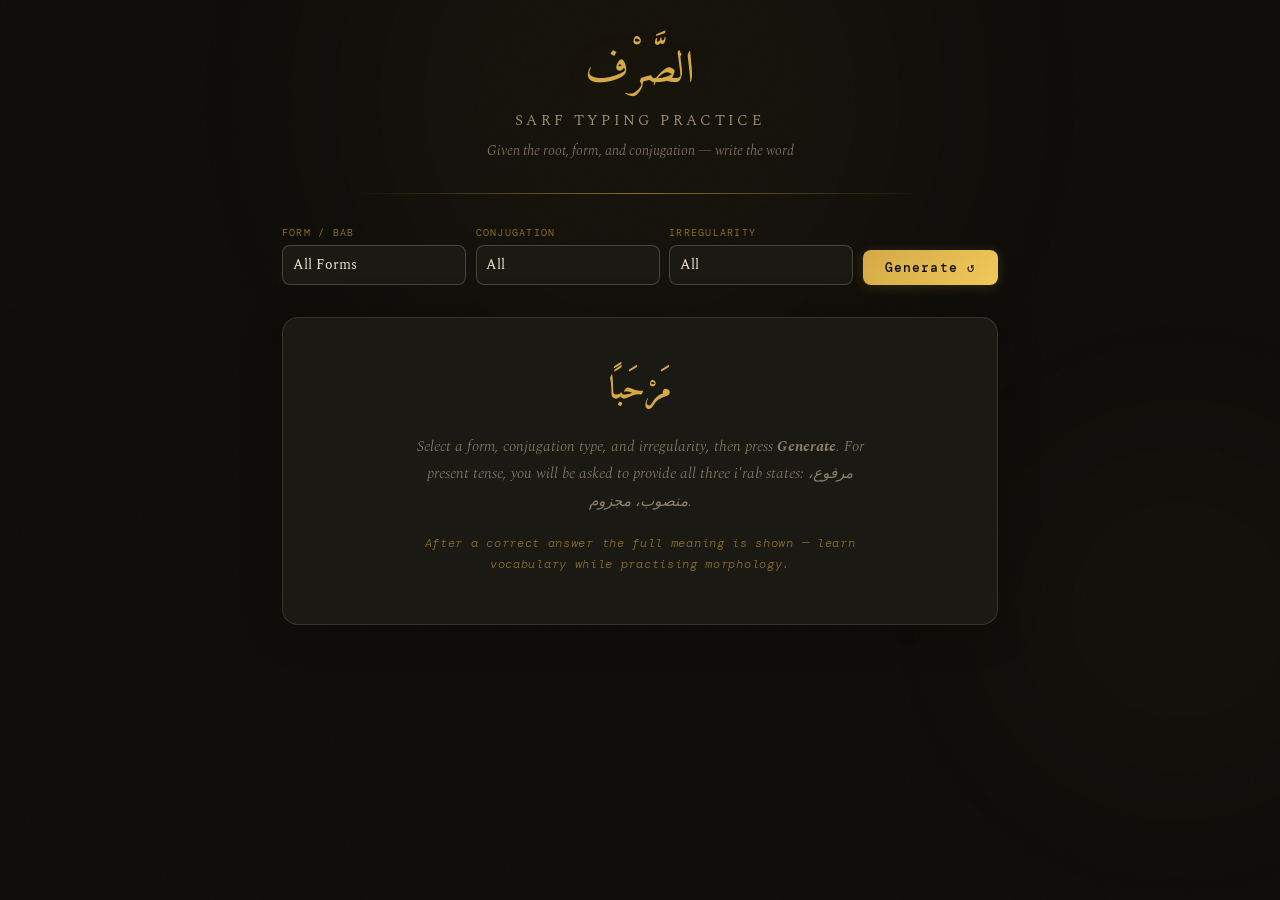
==== commit d6094f55: "Add sarf saghir dropdown and redesign UI with parallax - Add dropdown after answer check showing ful" ====
--- a/index.html
+++ b/index.html
@@ -6,128 +6,17 @@
 <title>Sarf Typing Practice</title>
 <link rel="preconnect" href="https://fonts.googleapis.com">
 <link href="https://fonts.googleapis.com/css2?family=Amiri:wght@400;700&family=DM+Mono:wght@400;500&family=Spectral:ital,wght@0,300;0,400;0,600;1,300&display=swap" rel="stylesheet">
-<style>
-:root{
-  --bg:#0f0e0b;--surface:#1a1914;--surface2:#232218;
-  --border:rgba(255,245,200,.10);--border2:rgba(255,245,200,.18);
-  --gold:#d4a946;--gold-dim:#8a6d28;--gold-bright:#f0c95a;
-  --cream:#f5edd6;--cream-dim:#a89878;
-  --red:#c0392b;--green:#2e7d4f;--green-bright:#3aad6a;
-  --blue:#2471a3;--blue-bright:#5dade2;
-  --text:#ede4cc;--text-dim:#8a7f68;
-}
-*{box-sizing:border-box;margin:0;padding:0;}
-body{background:var(--bg);color:var(--text);font-family:'Spectral',Georgia,serif;min-height:100vh;display:flex;flex-direction:column;align-items:center;}
-.noise{position:fixed;inset:0;pointer-events:none;z-index:0;background-image:url("data:image/svg+xml,%3Csvg viewBox='0 0 256 256' xmlns='http://www.w3.org/2000/svg'%3E%3Cfilter id='n'%3E%3CfeTurbulence type='fractalNoise' baseFrequency='0.9' numOctaves='4' stitchTiles='stitch'/%3E%3C/filter%3E%3Crect width='100%25' height='100%25' filter='url(%23n)' opacity='0.03'/%3E%3C/svg%3E");opacity:.4;}
-.page{position:relative;z-index:1;width:100%;max-width:760px;padding:3rem 2rem 5rem;display:flex;flex-direction:column;align-items:center;gap:2.5rem;}
-header{text-align:center;border-bottom:1px solid var(--border);padding-bottom:2rem;width:100%;}
-.header-arabic{font-family:'Amiri',serif;font-size:2.2rem;color:var(--gold);line-height:1.3;margin-bottom:.3rem;direction:rtl;}
-header h1{font-size:1.05rem;font-weight:300;letter-spacing:.18em;text-transform:uppercase;color:var(--cream-dim);}
-header p{font-size:.9rem;color:var(--text-dim);margin-top:.5rem;font-style:italic;font-weight:300;}
-/* Controls */
-.controls{width:100%;display:flex;flex-direction:column;gap:.75rem;}
-.control-row{display:flex;gap:.6rem;flex-wrap:wrap;align-items:flex-end;}
-.control-group{display:flex;flex-direction:column;gap:.35rem;flex:1;min-width:120px;}
-label{font-size:.68rem;letter-spacing:.12em;text-transform:uppercase;color:var(--gold-dim);font-family:'DM Mono',monospace;}
-select{background:var(--surface);border:1px solid var(--border2);color:var(--text);padding:.5rem .6rem;border-radius:6px;font-family:'Spectral',serif;font-size:.88rem;cursor:pointer;outline:none;transition:border-color .2s;width:100%;}
-select:focus{border-color:var(--gold);}
-.btn-generate{background:var(--gold);color:#0f0e0b;border:none;padding:.55rem 1.4rem;border-radius:6px;font-family:'DM Mono',monospace;font-size:.82rem;letter-spacing:.08em;font-weight:500;cursor:pointer;transition:background .2s,transform .1s;white-space:nowrap;align-self:flex-end;}
-.btn-generate:hover{background:var(--gold-bright);}.btn-generate:active{transform:scale(.97);}
-/* Card */
-.card{width:100%;background:var(--surface);border:1px solid var(--border2);border-radius:14px;padding:2.5rem 2rem;display:flex;flex-direction:column;align-items:center;gap:1.8rem;}
-.card.hidden{display:none;}
-/* Jiggle */
-@keyframes jiggle{0%{transform:translateX(0);}15%{transform:translateX(-8px);}30%{transform:translateX(8px);}45%{transform:translateX(-6px);}60%{transform:translateX(6px);}75%{transform:translateX(-3px);}90%{transform:translateX(3px);}100%{transform:translateX(0);}}
-.jiggle{animation:jiggle .45s ease;}
-.error-msg{width:100%;background:rgba(192,57,43,.12);border:1px solid rgba(192,57,43,.35);border-radius:10px;padding:1rem 1.4rem;font-family:'DM Mono',monospace;font-size:.82rem;color:#e74c3c;letter-spacing:.04em;text-align:center;display:none;animation:fadein .2s ease;}
-.error-msg.show{display:block;}
-/* Prompt grid */
-.prompt-grid{display:grid;grid-template-columns:repeat(2,1fr);gap:1px;width:100%;background:var(--border);border-radius:10px;overflow:hidden;}
-.prompt-cell{background:var(--surface2);padding:1rem 1.3rem;display:flex;flex-direction:column;gap:.3rem;}
-.prompt-cell:nth-child(1){border-radius:10px 0 0 0;}.prompt-cell:nth-child(2){border-radius:0 10px 0 0;}
-.prompt-cell:nth-child(3){border-radius:0 0 0 10px;}.prompt-cell:nth-child(4){border-radius:0 0 10px 0;}
-.cell-label{font-size:.66rem;font-family:'DM Mono',monospace;letter-spacing:.1em;text-transform:uppercase;color:var(--gold-dim);}
-.cell-value{font-size:1rem;color:var(--cream);font-weight:400;}
-.cell-value.arabic{font-family:'Amiri',serif;font-size:1.6rem;direction:rtl;line-height:1.4;color:var(--gold-bright);}
-.prompt-instruction{font-size:1rem;color:var(--text-dim);font-style:italic;font-weight:300;text-align:center;}
-/* Single input */
-.input-area{width:100%;display:flex;flex-direction:column;align-items:center;gap:1rem;}
-.arabic-input{width:100%;background:var(--bg);border:1.5px solid var(--border2);border-radius:10px;color:var(--gold-bright);font-family:'Amiri',serif;font-size:2.4rem;text-align:center;direction:rtl;padding:1rem;outline:none;transition:border-color .2s;caret-color:var(--gold);}
-.arabic-input:focus{border-color:var(--gold);}
-.arabic-input.correct{border-color:var(--green);color:var(--green-bright);}
-.arabic-input.incorrect{border-color:var(--red);}
-/* I'rab triple input */
-.iraab-wrap{width:100%;display:none;flex-direction:column;gap:.85rem;}
-.iraab-wrap.active{display:flex;}
-.iraab-row{display:grid;grid-template-columns:repeat(3,1fr);gap:.75rem;width:100%;}
-.iraab-group{display:flex;flex-direction:column;gap:.4rem;}
-.iraab-label{font-family:'Amiri',serif;font-size:1.05rem;direction:rtl;text-align:center;color:var(--gold-dim);}
-.iraab-label small{display:block;font-family:'DM Mono',monospace;font-size:.62rem;color:var(--text-dim);direction:ltr;letter-spacing:.06em;}
-.iraab-input{width:100%;background:var(--bg);border:1.5px solid var(--border2);border-radius:8px;color:var(--gold-bright);font-family:'Amiri',serif;font-size:1.7rem;text-align:center;direction:rtl;padding:.6rem .4rem;outline:none;transition:border-color .2s;caret-color:var(--gold);}
-.iraab-input:focus{border-color:var(--gold);}
-.iraab-input.correct{border-color:var(--green);color:var(--green-bright);}
-.iraab-input.incorrect{border-color:var(--red);}
-.iraab-result{width:100%;display:none;flex-direction:column;gap:.5rem;border-radius:10px;padding:1rem 1.3rem;animation:fadein .25s ease;}
-.iraab-result.show{display:flex;}
-.iraab-result.all-correct{background:rgba(46,125,79,.12);border:1px solid rgba(58,173,106,.3);}
-.iraab-result.has-error{background:rgba(192,57,43,.10);border:1px solid rgba(192,57,43,.3);}
-.iraab-results-row{display:grid;grid-template-columns:repeat(3,1fr);gap:.5rem;}
-.iraab-res-cell{text-align:center;}
-.iraab-res-label{font-family:'DM Mono',monospace;font-size:.6rem;letter-spacing:.08em;text-transform:uppercase;margin-bottom:.2rem;}
-.iraab-res-label.ok{color:var(--green-bright);}.iraab-res-label.err{color:#e74c3c;}
-.iraab-res-form{font-family:'Amiri',serif;font-size:1.5rem;direction:rtl;color:var(--cream);}
-/* Buttons */
-.input-hint{font-size:.75rem;color:var(--text-dim);font-family:'DM Mono',monospace;text-align:center;}
-.btn-row{display:flex;gap:.75rem;}
-.btn-check{background:var(--surface2);border:1px solid var(--gold-dim);color:var(--gold);padding:.6rem 1.6rem;border-radius:6px;font-family:'DM Mono',monospace;font-size:.85rem;letter-spacing:.06em;cursor:pointer;transition:all .2s;}
-.btn-check:hover{background:var(--gold);color:#0f0e0b;}.btn-check:disabled{opacity:.4;cursor:not-allowed;}
-.btn-skip{background:transparent;border:1px solid var(--border2);color:var(--text-dim);padding:.6rem 1.2rem;border-radius:6px;font-family:'DM Mono',monospace;font-size:.85rem;cursor:pointer;transition:all .2s;}
-.btn-skip:hover{border-color:var(--cream-dim);color:var(--cream);}
-/* Standard feedback */
-.feedback{width:100%;border-radius:10px;padding:1.2rem 1.5rem;display:none;flex-direction:column;gap:.6rem;animation:fadein .25s ease;}
-.feedback.show{display:flex;}
-.feedback.correct-fb{background:rgba(46,125,79,.12);border:1px solid rgba(58,173,106,.3);}
-.feedback.incorrect-fb{background:rgba(192,57,43,.10);border:1px solid rgba(192,57,43,.3);}
-.feedback-title{font-family:'DM Mono',monospace;font-size:.78rem;letter-spacing:.1em;text-transform:uppercase;}
-.correct-fb .feedback-title{color:var(--green-bright);}.incorrect-fb .feedback-title{color:#e74c3c;}
-.feedback-answer{font-family:'Amiri',serif;font-size:2rem;direction:rtl;color:var(--cream);line-height:1.4;}
-.feedback-note{font-size:.85rem;color:var(--text-dim);font-style:italic;}
-/* Vocab reveal */
-.vocab-reveal{margin-top:.4rem;padding:.8rem 1rem;background:rgba(212,169,70,.07);border:1px solid rgba(212,169,70,.2);border-radius:8px;display:flex;flex-direction:column;gap:.25rem;}
-.vocab-arabic{font-family:'Amiri',serif;font-size:1.7rem;direction:rtl;color:var(--gold-bright);line-height:1.3;}
-.vocab-meaning{font-size:.92rem;color:var(--cream-dim);font-style:italic;}
-.vocab-root{font-family:'DM Mono',monospace;font-size:.68rem;color:var(--text-dim);letter-spacing:.06em;}
-/* Timer row */
-.timer-row{width:100%;display:flex;justify-content:space-between;align-items:center;}
-.stats{display:flex;gap:1.5rem;font-family:'DM Mono',monospace;color:var(--text-dim);}
-.stat{display:flex;flex-direction:column;align-items:center;gap:.2rem;}
-.stat-num{font-size:1.4rem;color:var(--gold);font-weight:500;}
-.stat-label{letter-spacing:.08em;text-transform:uppercase;font-size:.65rem;}
-.timer-controls{display:flex;align-items:center;gap:.5rem;}
-.timer-display{font-family:'DM Mono',monospace;font-size:.9rem;color:var(--text-dim);min-width:48px;text-align:right;}
-.timer-display.running{color:var(--gold);}.timer-display.expired{color:var(--red);animation:pulse 1s infinite;}
-.btn-icon{background:transparent;border:1px solid var(--border2);color:var(--text-dim);width:28px;height:28px;border-radius:5px;cursor:pointer;display:flex;align-items:center;justify-content:center;font-size:13px;transition:all .2s;padding:0;font-family:inherit;}
-.btn-icon:hover{border-color:var(--gold-dim);color:var(--gold);}
-.timer-settings-wrap{position:relative;}
-.settings-dropdown{display:none;position:absolute;right:0;top:34px;background:var(--surface2);border:1px solid var(--border2);border-radius:8px;overflow:hidden;z-index:100;min-width:160px;box-shadow:0 8px 24px rgba(0,0,0,.5);}
-.settings-dropdown.open{display:block;}
-.settings-opt{padding:.55rem 1rem;font-family:'DM Mono',monospace;font-size:.78rem;color:var(--text-dim);cursor:pointer;transition:background .15s;letter-spacing:.05em;white-space:nowrap;}
-.settings-opt:hover{background:var(--surface);color:var(--gold);}.settings-opt.active{color:var(--gold-bright);}
-/* Welcome */
-.welcome{width:100%;background:var(--surface);border:1px solid var(--border);border-radius:14px;padding:3rem 2rem;text-align:center;display:flex;flex-direction:column;gap:1.2rem;align-items:center;}
-.welcome h2{font-family:'Amiri',serif;font-size:1.8rem;color:var(--gold);direction:rtl;}
-.welcome p{max-width:480px;font-size:.95rem;color:var(--text-dim);line-height:1.8;font-style:italic;font-weight:300;}
-.welcome .tip{font-family:'DM Mono',monospace;font-size:.75rem;color:var(--gold-dim);letter-spacing:.06em;}
-.kbd-hint{margin-top:.5rem;font-family:'DM Mono',monospace;font-size:.72rem;color:var(--text-dim);}
-.kbd{display:inline-block;background:var(--surface2);border:1px solid var(--border2);border-radius:4px;padding:1px 6px;font-size:.7rem;color:var(--cream-dim);}
-.streak-flash{font-family:'DM Mono',monospace;font-size:.78rem;letter-spacing:.08em;min-height:1.2em;text-align:center;}
-@keyframes fadein{from{opacity:0;transform:translateY(4px);}to{opacity:1;transform:translateY(0);}}
-@keyframes pulse{0%,100%{opacity:1;}50%{opacity:.4;}}
-@media(max-width:520px){.page{padding:2rem 1rem 4rem;}.card{padding:1.8rem 1rem;}.iraab-row{grid-template-columns:1fr;}.iraab-results-row{grid-template-columns:1fr;}}
-</style>
+<link rel="stylesheet" href="styles.css">
 </head>
 <body>
-<div class="noise"></div>
+
+<!-- Background layers with parallax -->
+<div class="bg-layers">
+  <div class="noise"></div>
+  <div class="bg-glow"></div>
+  <div class="bg-glow-2"></div>
+</div>
+
 <div class="page">
 <header>
   <div class="header-arabic">الصَّرْف</div>
@@ -138,7 +27,7 @@
 <div class="controls" id="controls-wrap">
   <div class="control-row">
     <div class="control-group">
-      <label>Form / Bāb</label>
+      <label>Form / Bab</label>
       <select id="sel-form">
         <option value="all">All Forms</option>
         <option value="I">I — فَعَلَ</option>
@@ -158,7 +47,7 @@
       <select id="sel-conj">
         <option value="all">All</option>
         <option value="past">Past (ماضي)</option>
-        <option value="present">Present + i'rāb (مضارع)</option>
+        <option value="present">Present + i'rab (مضارع)</option>
         <option value="imperative">Imperative (أمر)</option>
         <option value="masdar">Verbal noun (مصدر)</option>
         <option value="activepart">Active participle (اسم فاعل)</option>
@@ -174,8 +63,8 @@
         <option value="assimilated">Assimilated — مثال</option>
         <option value="hamzated">Hamzated — مهموز</option>
         <option value="mudaaf">Geminate — مضاعف</option>
-        <option value="lafif_maqroon">Lafīf Maqrūn — لفيف مقرون</option>
-        <option value="lafif_mafrooq">Lafīf Mafrūq — لفيف مفروق</option>
+        <option value="lafif_maqroon">Lafif Maqrun — لفيف مقرون</option>
+        <option value="lafif_mafrooq">Lafif Mafruq — لفيف مفروق</option>
       </select>
     </div>
     <button class="btn-generate" id="btn-gen">Generate ↺</button>
@@ -186,7 +75,7 @@
 
 <div class="welcome" id="welcome">
   <h2>مَرْحَبًا</h2>
-  <p>Select a form, conjugation type, and irregularity, then press <strong>Generate</strong>. For present tense, you will be asked to provide all three i'rāb states: مرفوع، منصوب، مجزوم.</p>
+  <p>Select a form, conjugation type, and irregularity, then press <strong>Generate</strong>. For present tense, you will be asked to provide all three i'rab states: مرفوع، منصوب، مجزوم.</p>
   <p class="tip">After a correct answer the full meaning is shown — learn vocabulary while practising morphology.</p>
 </div>
 
@@ -225,7 +114,7 @@
   <div class="input-area" id="single-input-area">
     <input class="arabic-input" id="arabic-input" type="text" dir="rtl"
       placeholder="اكتب هنا..." autocomplete="off" autocorrect="off" spellcheck="false"/>
-    <div class="input-hint">Arabic keyboard required · Include full harakāt where possible</div>
+    <div class="input-hint">Arabic keyboard required · Include full harakat where possible</div>
     <div class="btn-row">
       <button class="btn-check" id="btn-check">Check ✓</button>
       <button class="btn-skip" id="btn-skip">Skip →</button>
@@ -237,15 +126,15 @@
   <div class="iraab-wrap" id="iraab-wrap">
     <div class="iraab-row">
       <div class="iraab-group">
-        <div class="iraab-label">مَرْفُوع<small>marfūʿ (indicative)</small></div>
+        <div class="iraab-label">مَرْفُوع<small>marfu' (indicative)</small></div>
         <input class="iraab-input" id="inp-rafa" type="text" dir="rtl" placeholder="يَفْعَلُ" autocomplete="off" autocorrect="off" spellcheck="false"/>
       </div>
       <div class="iraab-group">
-        <div class="iraab-label">مَنْصُوب<small>manṣūb (subjunctive)</small></div>
+        <div class="iraab-label">مَنْصُوب<small>mansub (subjunctive)</small></div>
         <input class="iraab-input" id="inp-nasb" type="text" dir="rtl" placeholder="يَفْعَلَ" autocomplete="off" autocorrect="off" spellcheck="false"/>
       </div>
       <div class="iraab-group">
-        <div class="iraab-label">مَجْزُوم<small>majzūm (jussive)</small></div>
+        <div class="iraab-label">مَجْزُوم<small>majzum (jussive)</small></div>
         <input class="iraab-input" id="inp-jazm" type="text" dir="rtl" placeholder="يَفْعَلْ" autocomplete="off" autocorrect="off" spellcheck="false"/>
       </div>
     </div>
@@ -279,1008 +168,27 @@
     <div class="vocab-root" id="iraab-vocab-root"></div>
   </div>
 
+  <!-- Sarf Saghir Dropdown -->
+  <div class="sarf-toggle-wrap" id="sarf-toggle-wrap">
+    <button class="btn-sarf-toggle" id="btn-sarf-toggle">
+      <span class="chevron">▼</span> Sarf Saghir — الصرف الصغير
+    </button>
+    <div class="sarf-panel" id="sarf-panel">
+      <div>
+        <div class="sarf-section-title">Conjugation Chart — تصريف الضمائر</div>
+        <table class="sarf-table" id="sarf-pronoun-table"></table>
+      </div>
+      <div>
+        <div class="sarf-section-title">Sarf Saghir Overview — الصرف الصغير</div>
+        <div class="sarf-overview" id="sarf-overview"></div>
+      </div>
+    </div>
+  </div>
+
   <div class="streak-flash" id="streak-flash"></div>
 </div>
 </div>
 
-<script>
-// ═══════════════════════════════════════════════════════════════════════════
-// IRREGULARITY TYPES:
-//   sound         سالم
-//   hollow        أجوف     (2nd radical weak: و/ي)
-//   defective     ناقص     (3rd radical weak: و/ي)
-//   assimilated   مثال     (1st radical weak: و/ي)
-//   hamzated      مهموز    (a radical is hamza)
-//   mudaaf        مضاعف    (2nd=3rd radical)
-//   lafif_maqroon لفيف مقرون (2nd+3rd both weak, consecutive)
-//   lafif_mafrooq لفيف مفروق (1st+3rd both weak, separated)
-//
-// ROOT FIELDS:
-//   r   = transliterated root (display)
-//   t   = irregularity type
-//   m   = English meaning (used for vocab reveal)
-//   jPres = explicit مجزوم هو override for present tense (hollow/mudaaf)
-//   forms.present.he = مرفوع form of هو (others derived algorithmically)
-// ═══════════════════════════════════════════════════════════════════════════
-
-// ── I'RAB DERIVATION ────────────────────────────────────────────────────────
-// Derives {r, n, j} (marfoo, mansoob, majzoom) for هو from the stored form.
-// For other persons the pattern is applied in getIraabForPerson().
-const D = '\u064F'; // ُ damma
-const F = '\u064E'; // َ fatha
-const SK= '\u0652'; // ْ sukun
-const KS= '\u0650'; // ِ kasra
-const WW= '\u0648'; // و
-const YY= '\u064A'; // ي
-const AM= '\u0649'; // ى alif maqsura
-
-function deriveIraab(marfoo, jPres) {
-  const r = marfoo;
-  const last = r[r.length-1];
-  const prev = r[r.length-2];
-
-  // Defective: ُو  (يَدْعُو → يَدْعُوَ → يَدْعُ)
-  if (last === WW && prev === D)
-    return {r, n: r+F, j: r.slice(0,-1)};
-
-  // Defective: ِي  (يَرْمِي → يَرْمِيَ → يَرْمِ)
-  if (last === YY && (prev === KS || prev === D))
-    return {r, n: r+F, j: r.slice(0,-1)};
-
-  // Defective: ى  (يَنْسَى → يَنْسَى → يَنْسَ)
-  if (last === AM)
-    return {r, n: r, j: r.slice(0,-1)+F};
-
-  // Standard: ends in damma  (يَكْتُبُ → يَكْتُبَ → يَكْتُبْ)
-  if (last === D) {
-    const base = r.slice(0,-1);
-    if (jPres) return {r, n: base+F, j: jPres};
-    return {r, n: base+F, j: base+SK};
-  }
-
-  // Mudaaf shaddah+damma (يَمُدُّ → يَمُدَّ → jPres)
-  // \u0651 = shaddah; if r ends in damma+shaddah or shaddah+damma both handled
-  const penult = r[r.length-2]||'';
-  if (last === '\u0651' && prev === D || last === D && prev === '\u0651') {
-    const base = r.slice(0,-1);
-    if (jPres) return {r, n: base.slice(0,-1)+'\u0651'+F, j: jPres};
-  }
-
-  return {r, n:r, j: jPres||r};
-}
-
-// Derive i'rab for *any* person given their مرفوع form
-function derivePersonIraab(marfoo, jPres) {
-  const r = marfoo;
-  const last = r[r.length-1];
-  const prev = r.slice(-2);
-
-  // Indeclinable: feminine plural ending ـنَ or ـنْ
-  if (r.endsWith('\u0646\u064E') || r.endsWith('\u0646\u0652'))
-    return {r, n:r, j:r};
-
-  // Five-verb forms (أفعال الخمسة): masc dual ـانِ or masc pl ـونَ
-  // marfoo ends in انِ (alif+nun+kasra) → drop ن → ا
-  if (r.endsWith('\u0627\u0646\u0650') || r.endsWith('\u0627\u0646\u0650\u064A')) { // ـانِ
-    return {r, n: r.slice(0,-2)+'\u0627', j: r.slice(0,-2)+'\u0627'};
-  }
-  // ـانِ with alef+nun pattern (without kasra)
-  if (/[\u0627\u064A]\u0646$/.test(r)) {
-    return {r, n: r.slice(0,-2)+'\u0627', j: r.slice(0,-2)+'\u0627'};
-  }
-  // ـونَ (waw+nun+fatha)
-  if (r.endsWith('\u0648\u0646\u064E') || r.endsWith('\u0648\u0646\u064E\u0651')) {
-    return {r, n: r.slice(0,-2)+'\u0648\u0627', j: r.slice(0,-2)+'\u0648\u0627'};
-  }
-
-  // All other forms: use standard derivation
-  return deriveIraab(r, jPres);
-}
-
-// ═══════════════════════════════════════════════════════════════════════════
-// DATA
-// ═══════════════════════════════════════════════════════════════════════════
-const DATA = {
-
-// ─── FORM I ─────────────────────────────────────────────────────────────────
-I:{ label:'Form I', pattern:'فَعَلَ', roots:[
-
-  // ─ sound ──────────────────────────────────────────────────────────────
-  {r:'ك-ت-ب',t:'sound',m:'write',forms:{
-    past:{he:'كَتَبَ',she:'كَتَبَتْ',you:'كَتَبْتَ',I:'كَتَبْتُ',they:'كَتَبُوا'},
-    present:{he:'يَكْتُبُ',she:'تَكْتُبُ',you:'تَكْتُبُ',I:'أَكْتُبُ',they:'يَكْتُبُونَ'},
-    imperative:{you:'اُكْتُبْ',youpl:'اُكْتُبُوا'},
-    masdar:{_:'كِتَابَةٌ'},activepart:{_:'كَاتِبٌ'},passivepart:{_:'مَكْتُوبٌ'}}},
-  {r:'ذ-ه-ب',t:'sound',m:'go',forms:{
-    past:{he:'ذَهَبَ',she:'ذَهَبَتْ',you:'ذَهَبْتَ',I:'ذَهَبْتُ',they:'ذَهَبُوا'},
-    present:{he:'يَذْهَبُ',she:'تَذْهَبُ',you:'تَذْهَبُ',I:'أَذْهَبُ',they:'يَذْهَبُونَ'},
-    imperative:{you:'اِذْهَبْ',youpl:'اِذْهَبُوا'},
-    masdar:{_:'ذَهَابٌ'},activepart:{_:'ذَاهِبٌ'},passivepart:{_:'مَذْهُوبٌ'}}},
-  {r:'ع-ل-م',t:'sound',m:'know',forms:{
-    past:{he:'عَلِمَ',she:'عَلِمَتْ',you:'عَلِمْتَ',I:'عَلِمْتُ',they:'عَلِمُوا'},
-    present:{he:'يَعْلَمُ',she:'تَعْلَمُ',you:'تَعْلَمُ',I:'أَعْلَمُ',they:'يَعْلَمُونَ'},
-    imperative:{you:'اِعْلَمْ',youpl:'اِعْلَمُوا'},
-    masdar:{_:'عِلْمٌ'},activepart:{_:'عَالِمٌ'},passivepart:{_:'مَعْلُومٌ'}}},
-  {r:'ن-ص-ر',t:'sound',m:'help/aid',forms:{
-    past:{he:'نَصَرَ',she:'نَصَرَتْ',you:'نَصَرْتَ',I:'نَصَرْتُ',they:'نَصَرُوا'},
-    present:{he:'يَنْصُرُ',she:'تَنْصُرُ',you:'تَنْصُرُ',I:'أَنْصُرُ',they:'يَنْصُرُونَ'},
-    imperative:{you:'اُنْصُرْ',youpl:'اُنْصُرُوا'},
-    masdar:{_:'نَصْرٌ'},activepart:{_:'نَاصِرٌ'},passivepart:{_:'مَنْصُورٌ'}}},
-  {r:'ج-ع-ل',t:'sound',m:'make/put',forms:{
-    past:{he:'جَعَلَ',she:'جَعَلَتْ',you:'جَعَلْتَ',I:'جَعَلْتُ',they:'جَعَلُوا'},
-    present:{he:'يَجْعَلُ',she:'تَجْعَلُ',you:'تَجْعَلُ',I:'أَجْعَلُ',they:'يَجْعَلُونَ'},
-    imperative:{you:'اِجْعَلْ',youpl:'اِجْعَلُوا'},
-    masdar:{_:'جَعْلٌ'},activepart:{_:'جَاعِلٌ'},passivepart:{_:'مَجْعُولٌ'}}},
-  {r:'فَعَلَ',t:'sound',m:'do/act (paradigm)',forms:{
-    past:{he:'فَعَلَ',she:'فَعَلَتْ',you:'فَعَلْتَ',I:'فَعَلْتُ',they:'فَعَلُوا'},
-    present:{he:'يَفْعَلُ',she:'تَفْعَلُ',you:'تَفْعَلُ',I:'أَفْعَلُ',they:'يَفْعَلُونَ'},
-    imperative:{you:'اِفْعَلْ',youpl:'اِفْعَلُوا'},
-    masdar:{_:'فِعْلٌ'},activepart:{_:'فَاعِلٌ'},passivepart:{_:'مَفْعُولٌ'}}},
-
-  // ─ hollow (أجوف) ─────────────────────────────────────────────────────
-  {r:'ق-و-ل',t:'hollow',m:'say',jPres:'يَقُلْ',forms:{
-    past:{he:'قَالَ',she:'قَالَتْ',you:'قُلْتَ',I:'قُلْتُ',they:'قَالُوا'},
-    present:{he:'يَقُولُ',she:'تَقُولُ',you:'تَقُولُ',I:'أَقُولُ',they:'يَقُولُونَ'},
-    imperative:{you:'قُلْ',youpl:'قُولُوا'},
-    masdar:{_:'قَوْلٌ'},activepart:{_:'قَائِلٌ'},passivepart:{_:'مَقُولٌ'}}},
-  {r:'ك-و-ن',t:'hollow',m:'be/exist',jPres:'يَكُنْ',forms:{
-    past:{he:'كَانَ',she:'كَانَتْ',you:'كُنْتَ',I:'كُنْتُ',they:'كَانُوا'},
-    present:{he:'يَكُونُ',she:'تَكُونُ',you:'تَكُونُ',I:'أَكُونُ',they:'يَكُونُونَ'},
-    imperative:{you:'كُنْ',youpl:'كُونُوا'},
-    masdar:{_:'كَوْنٌ'},activepart:{_:'كَائِنٌ'},passivepart:{_:'مَكُونٌ'}}},
-  {r:'ب-ي-ع',t:'hollow',m:'sell',jPres:'يَبِعْ',forms:{
-    past:{he:'بَاعَ',she:'بَاعَتْ',you:'بِعْتَ',I:'بِعْتُ',they:'بَاعُوا'},
-    present:{he:'يَبِيعُ',she:'تَبِيعُ',you:'تَبِيعُ',I:'أَبِيعُ',they:'يَبِيعُونَ'},
-    imperative:{you:'بِعْ',youpl:'بِيعُوا'},
-    masdar:{_:'بَيْعٌ'},activepart:{_:'بَائِعٌ'},passivepart:{_:'مَبِيعٌ'}}},
-  {r:'خ-و-ف',t:'hollow',m:'fear',jPres:'يَخَفْ',forms:{
-    past:{he:'خَافَ',she:'خَافَتْ',you:'خِفْتَ',I:'خِفْتُ',they:'خَافُوا'},
-    present:{he:'يَخَافُ',she:'تَخَافُ',you:'تَخَافُ',I:'أَخَافُ',they:'يَخَافُونَ'},
-    imperative:{you:'خَفْ',youpl:'خَافُوا'},
-    masdar:{_:'خَوْفٌ'},activepart:{_:'خَائِفٌ'},passivepart:{_:'مَخُوفٌ'}}},
-  {r:'ز-و-ر',t:'hollow',m:'visit',jPres:'يَزُرْ',forms:{
-    past:{he:'زَارَ',she:'زَارَتْ',you:'زُرْتَ',I:'زُرْتُ',they:'زَارُوا'},
-    present:{he:'يَزُورُ',she:'تَزُورُ',you:'تَزُورُ',I:'أَزُورُ',they:'يَزُورُونَ'},
-    imperative:{you:'زُرْ',youpl:'زُورُوا'},
-    masdar:{_:'زِيَارَةٌ'},activepart:{_:'زَائِرٌ'},passivepart:{_:'مَزُورٌ'}}},
-  {r:'ع-و-د',t:'hollow',m:'return/come back',jPres:'يَعُدْ',forms:{
-    past:{he:'عَادَ',she:'عَادَتْ',you:'عُدْتَ',I:'عُدْتُ',they:'عَادُوا'},
-    present:{he:'يَعُودُ',she:'تَعُودُ',you:'تَعُودُ',I:'أَعُودُ',they:'يَعُودُونَ'},
-    imperative:{you:'عُدْ',youpl:'عُودُوا'},
-    masdar:{_:'عَوْدٌ'},activepart:{_:'عَائِدٌ'},passivepart:{_:'مَعُودٌ'}}},
-  {r:'ق-ي-م',t:'hollow',m:'stand up/rise',jPres:'يَقُمْ',forms:{
-    past:{he:'قَامَ',she:'قَامَتْ',you:'قُمْتَ',I:'قُمْتُ',they:'قَامُوا'},
-    present:{he:'يَقُومُ',she:'تَقُومُ',you:'تَقُومُ',I:'أَقُومُ',they:'يَقُومُونَ'},
-    imperative:{you:'قُمْ',youpl:'قُومُوا'},
-    masdar:{_:'قِيَامٌ'},activepart:{_:'قَائِمٌ'},passivepart:{_:'مَقُومٌ'}}},
-  {r:'ج-ي-أ',t:'hollow',m:'come',jPres:'يَجِئْ',forms:{
-    past:{he:'جَاءَ',she:'جَاءَتْ',you:'جِئْتَ',I:'جِئْتُ',they:'جَاءُوا'},
-    present:{he:'يَجِيءُ',she:'تَجِيءُ',you:'تَجِيءُ',I:'أَجِيءُ',they:'يَجِيئُونَ'},
-    imperative:{you:'جِئْ',youpl:'جِيئُوا'},
-    masdar:{_:'مَجِيءٌ'},activepart:{_:'جَائِيٌ'},passivepart:{_:'مَجِيءٌ'}}},
-  {r:'س-ي-ر',t:'hollow',m:'travel/walk',jPres:'يَسِرْ',forms:{
-    past:{he:'سَارَ',she:'سَارَتْ',you:'سِرْتَ',I:'سِرْتُ',they:'سَارُوا'},
-    present:{he:'يَسِيرُ',she:'تَسِيرُ',you:'تَسِيرُ',I:'أَسِيرُ',they:'يَسِيرُونَ'},
-    imperative:{you:'سِرْ',youpl:'سِيرُوا'},
-    masdar:{_:'سَيْرٌ'},activepart:{_:'سَائِرٌ'},passivepart:{_:'مَسِيرٌ'}}},
-
-  // ─ defective (ناقص) ──────────────────────────────────────────────────
-  {r:'د-ع-و',t:'defective',m:'call/invite',forms:{
-    past:{he:'دَعَا',she:'دَعَتْ',you:'دَعَوْتَ',I:'دَعَوْتُ',they:'دَعَوْا'},
-    present:{he:'يَدْعُو',she:'تَدْعُو',you:'تَدْعُو',I:'أَدْعُو',they:'يَدْعُونَ'},
-    imperative:{you:'اُدْعُ',youpl:'اُدْعُوا'},
-    masdar:{_:'دُعَاءٌ'},activepart:{_:'دَاعٍ'},passivepart:{_:'مَدْعُوٌّ'}}},
-  {r:'ر-م-ي',t:'defective',m:'throw',forms:{
-    past:{he:'رَمَى',she:'رَمَتْ',you:'رَمَيْتَ',I:'رَمَيْتُ',they:'رَمَوْا'},
-    present:{he:'يَرْمِي',she:'تَرْمِي',you:'تَرْمِي',I:'أَرْمِي',they:'يَرْمُونَ'},
-    imperative:{you:'اِرْمِ',youpl:'اِرْمُوا'},
-    masdar:{_:'رَمْيٌ'},activepart:{_:'رَامٍ'},passivepart:{_:'مَرْمِيٌّ'}}},
-  {r:'ن-س-ي',t:'defective',m:'forget',forms:{
-    past:{he:'نَسِيَ',she:'نَسِيَتْ',you:'نَسِيتَ',I:'نَسِيتُ',they:'نَسُوا'},
-    present:{he:'يَنْسَى',she:'تَنْسَى',you:'تَنْسَى',I:'أَنْسَى',they:'يَنْسَوْنَ'},
-    imperative:{you:'اِنْسَ',youpl:'اِنْسَوْا'},
-    masdar:{_:'نِسْيَانٌ'},activepart:{_:'نَاسٍ'},passivepart:{_:'مَنْسِيٌّ'}}},
-  {r:'م-ش-ي',t:'defective',m:'walk',forms:{
-    past:{he:'مَشَى',she:'مَشَتْ',you:'مَشَيْتَ',I:'مَشَيْتُ',they:'مَشَوْا'},
-    present:{he:'يَمْشِي',she:'تَمْشِي',you:'تَمْشِي',I:'أَمْشِي',they:'يَمْشُونَ'},
-    imperative:{you:'اِمْشِ',youpl:'اِمْشُوا'},
-    masdar:{_:'مَشْيٌ'},activepart:{_:'مَاشٍ'},passivepart:{_:'مَمْشِيٌّ'}}},
-  {r:'ب-ق-ي',t:'defective',m:'remain/stay',forms:{
-    past:{he:'بَقِيَ',she:'بَقِيَتْ',you:'بَقِيتَ',I:'بَقِيتُ',they:'بَقُوا'},
-    present:{he:'يَبْقَى',she:'تَبْقَى',you:'تَبْقَى',I:'أَبْقَى',they:'يَبْقَوْنَ'},
-    imperative:{you:'اِبْقَ',youpl:'اِبْقَوْا'},
-    masdar:{_:'بَقَاءٌ'},activepart:{_:'بَاقٍ'},passivepart:{_:'مَبْقِيٌّ'}}},
-  {r:'ن-و-ي',t:'defective',m:'intend',forms:{
-    past:{he:'نَوَى',she:'نَوَتْ',you:'نَوَيْتَ',I:'نَوَيْتُ',they:'نَوَوْا'},
-    present:{he:'يَنْوِي',she:'تَنْوِي',you:'تَنْوِي',I:'أَنْوِي',they:'يَنْوُونَ'},
-    imperative:{you:'اِنْوِ',youpl:'اِنْوُوا'},
-    masdar:{_:'نِيَّةٌ'},activepart:{_:'نَاوٍ'},passivepart:{_:'مَنْوِيٌّ'}}},
-  {r:'ت-ل-و',t:'defective',m:'recite/follow',forms:{
-    past:{he:'تَلَا',she:'تَلَتْ',you:'تَلَوْتَ',I:'تَلَوْتُ',they:'تَلَوْا'},
-    present:{he:'يَتْلُو',she:'تَتْلُو',you:'تَتْلُو',I:'أَتْلُو',they:'يَتْلُونَ'},
-    imperative:{you:'اُتْلُ',youpl:'اُتْلُوا'},
-    masdar:{_:'تِلَاوَةٌ'},activepart:{_:'تَالٍ'},passivepart:{_:'مَتْلُوٌّ'}}},
-
-  // ─ assimilated (مثال) – Fataha pattern (و drops in مضارع) ────────────
-  {r:'و-ق-ع',t:'assimilated',m:'occur/happen',forms:{
-    past:{he:'وَقَعَ',she:'وَقَعَتْ',you:'وَقَعْتَ',I:'وَقَعْتُ',they:'وَقَعُوا'},
-    present:{he:'يَقَعُ',she:'تَقَعُ',you:'تَقَعُ',I:'أَقَعُ',they:'يَقَعُونَ'},
-    imperative:{you:'قَعْ',youpl:'قَعُوا'},
-    masdar:{_:'وُقُوعٌ'},activepart:{_:'وَاقِعٌ'},passivepart:{_:'مَوْقُوعٌ'}}},
-  {r:'و-ج-د',t:'assimilated',m:'find',forms:{
-    past:{he:'وَجَدَ',she:'وَجَدَتْ',you:'وَجَدْتَ',I:'وَجَدْتُ',they:'وَجَدُوا'},
-    present:{he:'يَجِدُ',she:'تَجِدُ',you:'تَجِدُ',I:'أَجِدُ',they:'يَجِدُونَ'},
-    imperative:{you:'جِدْ',youpl:'جِدُوا'},
-    masdar:{_:'وُجُودٌ'},activepart:{_:'وَاجِدٌ'},passivepart:{_:'مَوْجُودٌ'}}},
-  {r:'و-ص-ل',t:'assimilated',m:'arrive/reach',forms:{
-    past:{he:'وَصَلَ',she:'وَصَلَتْ',you:'وَصَلْتَ',I:'وَصَلْتُ',they:'وَصَلُوا'},
-    present:{he:'يَصِلُ',she:'تَصِلُ',you:'تَصِلُ',I:'أَصِلُ',they:'يَصِلُونَ'},
-    imperative:{you:'صِلْ',youpl:'صِلُوا'},
-    masdar:{_:'وُصُولٌ'},activepart:{_:'وَاصِلٌ'},passivepart:{_:'مَوْصُولٌ'}}},
-  {r:'و-ض-ع',t:'assimilated',m:'place/put',forms:{
-    past:{he:'وَضَعَ',she:'وَضَعَتْ',you:'وَضَعْتَ',I:'وَضَعْتُ',they:'وَضَعُوا'},
-    present:{he:'يَضَعُ',she:'تَضَعُ',you:'تَضَعُ',I:'أَضَعُ',they:'يَضَعُونَ'},
-    imperative:{you:'ضَعْ',youpl:'ضَعُوا'},
-    masdar:{_:'وَضْعٌ'},activepart:{_:'وَاضِعٌ'},passivepart:{_:'مَوْضُوعٌ'}}},
-  {r:'و-ل-د',t:'assimilated',m:'give birth/be born',forms:{
-    past:{he:'وَلَدَ',she:'وَلَدَتْ',you:'وَلَدْتَ',I:'وَلَدْتُ',they:'وَلَدُوا'},
-    present:{he:'يَلِدُ',she:'تَلِدُ',you:'تَلِدُ',I:'أَلِدُ',they:'يَلِدُونَ'},
-    imperative:{you:'لِدْ',youpl:'لِدُوا'},
-    masdar:{_:'وِلَادَةٌ'},activepart:{_:'وَالِدٌ'},passivepart:{_:'مَوْلُودٌ'}}},
-  // Assimilated Hasiba pattern – و retained in مضارع
-  {r:'و-ر-ث',t:'assimilated',m:'inherit',forms:{
-    past:{he:'وَرِثَ',she:'وَرِثَتْ',you:'وَرِثْتَ',I:'وَرِثْتُ',they:'وَرِثُوا'},
-    present:{he:'يَرِثُ',she:'تَرِثُ',you:'تَرِثُ',I:'أَرِثُ',they:'يَرِثُونَ'},
-    imperative:{you:'رِثْ',youpl:'رِثُوا'},
-    masdar:{_:'وِرَاثَةٌ'},activepart:{_:'وَارِثٌ'},passivepart:{_:'مَوْرُوثٌ'}}},
-  // Assimilated 'Alima pattern – و RETAINED
-  {r:'و-ج-ع',t:'assimilated',m:'be in pain',forms:{
-    past:{he:'وَجِعَ',she:'وَجِعَتْ',you:'وَجِعْتَ',I:'وَجِعْتُ',they:'وَجِعُوا'},
-    present:{he:'يَوْجَعُ',she:'تَوْجَعُ',you:'تَوْجَعُ',I:'أَوْجَعُ',they:'يَوْجَعُونَ'},
-    imperative:{you:'اِيجَعْ',youpl:'اِيجَعُوا'},
-    masdar:{_:'وَجَعٌ'},activepart:{_:'وَاجِعٌ'},passivepart:{_:'مَوْجُوعٌ'}}},
-  // Assimilated Karuma pattern – و RETAINED
-  {r:'و-س-م',t:'assimilated',m:'be handsome/branded',forms:{
-    past:{he:'وَسُمَ',she:'وَسُمَتْ',you:'وَسُمْتَ',I:'وَسُمْتُ',they:'وَسُمُوا'},
-    present:{he:'يَوْسُمُ',she:'تَوْسُمُ',you:'تَوْسُمُ',I:'أَوْسُمُ',they:'يَوْسُمُونَ'},
-    imperative:{you:'اِوسُمْ',youpl:'اِوسُمُوا'},
-    masdar:{_:'وَسَامَةٌ'},activepart:{_:'وَاسِمٌ'},passivepart:{_:'مَوْسُومٌ'}}},
-  // Mithāl Yā'ī – Form I Fataḥa
-  {r:'ي-ف-ع',t:'assimilated',m:'reach puberty/be an adolescent',forms:{
-    past:{he:'يَفَعَ',she:'يَفَعَتْ',you:'يَفَعْتَ',I:'يَفَعْتُ',they:'يَفَعُوا'},
-    present:{he:'يَيْفَعُ',she:'تَيْفَعُ',you:'تَيْفَعُ',I:'أَيْفَعُ',they:'يَيْفَعُونَ'},
-    imperative:{you:'اِيفَعْ',youpl:'اِيفَعُوا'},
-    masdar:{_:'يَفَاعَةٌ'},activepart:{_:'يَافِعٌ'},passivepart:{_:'مَيْفُوعٌ'}}},
-  // Mithāl Yā'ī – Ḍaraba pattern
-  {r:'ي-ت-م',t:'assimilated',m:'be an orphan',forms:{
-    past:{he:'يَتِمَ',she:'يَتِمَتْ',you:'يَتِمْتَ',I:'يَتِمْتُ',they:'يَتِمُوا'},
-    present:{he:'يَيْتَمُ',she:'تَيْتَمُ',you:'تَيْتَمُ',I:'أَيْتَمُ',they:'يَيْتَمُونَ'},
-    imperative:{you:'اِيتَمْ',youpl:'اِيتَمُوا'},
-    masdar:{_:'يُتْمٌ'},activepart:{_:'يَاتِمٌ'},passivepart:{_:'مَيْتُومٌ'}}},
-  // Mithāl Yā'ī – 'Alima pattern
-  {r:'ي-ب-س',t:'assimilated',m:'be dry/parched',forms:{
-    past:{he:'يَبِسَ',she:'يَبِسَتْ',you:'يَبِسْتَ',I:'يَبِسْتُ',they:'يَبِسُوا'},
-    present:{he:'يَيْبَسُ',she:'تَيْبَسُ',you:'تَيْبَسُ',I:'أَيْبَسُ',they:'يَيْبَسُونَ'},
-    imperative:{you:'اِيبَسْ',youpl:'اِيبَسُوا'},
-    masdar:{_:'يَبَسٌ'},activepart:{_:'يَابِسٌ'},passivepart:{_:'مَيْبُوسٌ'}}},
-  // Mithāl Yā'ī – Naṣara pattern
-  {r:'ي-م-ن',t:'assimilated',m:'be fortunate/blessed',forms:{
-    past:{he:'يَمَنَ',she:'يَمَنَتْ',you:'يَمَنْتَ',I:'يَمَنْتُ',they:'يَمَنُوا'},
-    present:{he:'يَيْمَنُ',she:'تَيْمَنُ',you:'تَيْمَنُ',I:'أَيْمَنُ',they:'يَيْمَنُونَ'},
-    imperative:{you:'اِيمَنْ',youpl:'اِيمَنُوا'},
-    masdar:{_:'يُمْنٌ'},activepart:{_:'يَامِنٌ'},passivepart:{_:'مَيْمُونٌ'}}},
-
-  // ─ hamzated (مهموز) ──────────────────────────────────────────────────
-  {r:'أ-ك-ل',t:'hamzated',m:'eat',forms:{
-    past:{he:'أَكَلَ',she:'أَكَلَتْ',you:'أَكَلْتَ',I:'أَكَلْتُ',they:'أَكَلُوا'},
-    present:{he:'يَأْكُلُ',she:'تَأْكُلُ',you:'تَأْكُلُ',I:'آكُلُ',they:'يَأْكُلُونَ'},
-    imperative:{you:'كُلْ',youpl:'كُلُوا'},
-    masdar:{_:'أَكْلٌ'},activepart:{_:'آكِلٌ'},passivepart:{_:'مَأْكُولٌ'}}},
-  {r:'أ-م-ر',t:'hamzated',m:'command/order',forms:{
-    past:{he:'أَمَرَ',she:'أَمَرَتْ',you:'أَمَرْتَ',I:'أَمَرْتُ',they:'أَمَرُوا'},
-    present:{he:'يَأْمُرُ',she:'تَأْمُرُ',you:'تَأْمُرُ',I:'آمُرُ',they:'يَأْمُرُونَ'},
-    imperative:{you:'مُرْ',youpl:'مُرُوا'},
-    masdar:{_:'أَمْرٌ'},activepart:{_:'آمِرٌ'},passivepart:{_:'مَأْمُورٌ'}}},
-  {r:'س-أ-ل',t:'hamzated',m:'ask',forms:{
-    past:{he:'سَأَلَ',she:'سَأَلَتْ',you:'سَأَلْتَ',I:'سَأَلْتُ',they:'سَأَلُوا'},
-    present:{he:'يَسْأَلُ',she:'تَسْأَلُ',you:'تَسْأَلُ',I:'أَسْأَلُ',they:'يَسْأَلُونَ'},
-    imperative:{you:'اِسْأَلْ',youpl:'اِسْأَلُوا'},
-    masdar:{_:'سُؤَالٌ'},activepart:{_:'سَائِلٌ'},passivepart:{_:'مَسْؤُولٌ'}}},
-  {r:'ق-ر-أ',t:'hamzated',m:'read/recite',forms:{
-    past:{he:'قَرَأَ',she:'قَرَأَتْ',you:'قَرَأْتَ',I:'قَرَأْتُ',they:'قَرَؤُوا'},
-    present:{he:'يَقْرَأُ',she:'تَقْرَأُ',you:'تَقْرَأُ',I:'أَقْرَأُ',they:'يَقْرَؤُونَ'},
-    imperative:{you:'اِقْرَأْ',youpl:'اِقْرَؤُوا'},
-    masdar:{_:'قِرَاءَةٌ'},activepart:{_:'قَارِئٌ'},passivepart:{_:'مَقْرُوءٌ'}}},
-
-  // ─ mudaaf (مضاعف) ────────────────────────────────────────────────────
-  {r:'م-د-د',t:'mudaaf',m:'extend/stretch',jPres:'يَمْدُدْ',forms:{
-    past:{he:'مَدَّ',she:'مَدَّتْ',you:'مَدَدْتَ',I:'مَدَدْتُ',they:'مَدُّوا'},
-    present:{he:'يَمُدُّ',she:'تَمُدُّ',you:'تَمُدُّ',I:'أَمُدُّ',they:'يَمُدُّونَ'},
-    imperative:{you:'مُدَّ',youpl:'مُدُّوا'},
-    masdar:{_:'مَدٌّ'},activepart:{_:'مَادٌّ'},passivepart:{_:'مَمْدُودٌ'}}},
-  {r:'ر-د-د',t:'mudaaf',m:'return/repel',jPres:'يَرْدُدْ',forms:{
-    past:{he:'رَدَّ',she:'رَدَّتْ',you:'رَدَدْتَ',I:'رَدَدْتُ',they:'رَدُّوا'},
-    present:{he:'يَرُدُّ',she:'تَرُدُّ',you:'تَرُدُّ',I:'أَرُدُّ',they:'يَرُدُّونَ'},
-    imperative:{you:'رُدَّ',youpl:'رُدُّوا'},
-    masdar:{_:'رَدٌّ'},activepart:{_:'رَادٌّ'},passivepart:{_:'مَرْدُودٌ'}}},
-  {r:'ح-ب-ب',t:'mudaaf',m:'love',jPres:'يَحْبِبْ',forms:{
-    past:{he:'حَبَّ',she:'حَبَّتْ',you:'حَبَبْتَ',I:'حَبَبْتُ',they:'حَبُّوا'},
-    present:{he:'يَحِبُّ',she:'تَحِبُّ',you:'تَحِبُّ',I:'أَحِبُّ',they:'يَحِبُّونَ'},
-    imperative:{you:'أَحْبِبْ',youpl:'أَحْبِبُوا'},
-    masdar:{_:'حُبٌّ'},activepart:{_:'مُحِبٌّ'},passivepart:{_:'مَحْبُوبٌ'}}},
-  {r:'ع-ض-ض',t:'mudaaf',m:'bite/chew',jPres:'يَعْضَضْ',forms:{
-    past:{he:'عَضَّ',she:'عَضَّتْ',you:'عَضَضْتَ',I:'عَضَضْتُ',they:'عَضُّوا'},
-    present:{he:'يَعَضُّ',she:'تَعَضُّ',you:'تَعَضُّ',I:'أَعَضُّ',they:'يَعَضُّونَ'},
-    imperative:{you:'عَضَّ',youpl:'عَضُّوا'},
-    masdar:{_:'عَضٌّ'},activepart:{_:'عَاضٌّ'},passivepart:{_:'مَعْضُوضٌ'}}},
-
-  // ─ lafif maqroon (لفيف مقرون) ─────────────────────────────────────────
-  {r:'ق-و-ي',t:'lafif_maqroon',m:'be strong',forms:{
-    past:{he:'قَوِيَ',she:'قَوِيَتْ',you:'قَوِيتَ',I:'قَوِيتُ',they:'قَوُوا'},
-    present:{he:'يَقْوَى',she:'تَقْوَى',you:'تَقْوَى',I:'أَقْوَى',they:'يَقْوَوْنَ'},
-    imperative:{you:'اِقْوَ',youpl:'اِقْوَوْا'},
-    masdar:{_:'قُوَّةٌ'},activepart:{_:'قَاوٍ'},passivepart:{_:'مَقْوِيٌّ'}}},
-  {r:'ش-و-ي',t:'lafif_maqroon',m:'grill/roast',forms:{
-    past:{he:'شَوَى',she:'شَوَتْ',you:'شَوَيْتَ',I:'شَوَيْتُ',they:'شَوَوْا'},
-    present:{he:'يَشْوِي',she:'تَشْوِي',you:'تَشْوِي',I:'أَشْوِي',they:'يَشْوُونَ'},
-    imperative:{you:'اِشْوِ',youpl:'اِشْوُوا'},
-    masdar:{_:'شَيٌّ'},activepart:{_:'شَاوٍ'},passivepart:{_:'مَشْوِيٌّ'}}},
-
-  // ─ lafif mafrooq (لفيف مفروق) ─────────────────────────────────────────
-  {r:'و-ق-ي',t:'lafif_mafrooq',m:'protect/guard',forms:{
-    past:{he:'وَقَى',she:'وَقَتْ',you:'وَقَيْتَ',I:'وَقَيْتُ',they:'وَقَوْا'},
-    present:{he:'يَقِي',she:'تَقِي',you:'تَقِي',I:'أَقِي',they:'يَقُونَ'},
-    imperative:{you:'قِ',youpl:'قُوا'},
-    masdar:{_:'وِقَايَةٌ'},activepart:{_:'وَاقٍ'},passivepart:{_:'مَوْقِيٌّ'}}},
-  {r:'و-ف-ي',t:'lafif_mafrooq',m:'fulfil/be faithful',forms:{
-    past:{he:'وَفَى',she:'وَفَتْ',you:'وَفَيْتَ',I:'وَفَيْتُ',they:'وَفَوْا'},
-    present:{he:'يَفِي',she:'تَفِي',you:'تَفِي',I:'أَفِي',they:'يَفُونَ'},
-    imperative:{you:'فِ',youpl:'فُوا'},
-    masdar:{_:'وَفَاءٌ'},activepart:{_:'وَافٍ'},passivepart:{_:'مَوْفِيٌّ'}}},
-]},
-
-// ─── FORM II ────────────────────────────────────────────────────────────────
-II:{ label:'Form II', pattern:'فَعَّلَ', roots:[
-  {r:'ع-ل-م',t:'sound',m:'teach',forms:{
-    past:{he:'عَلَّمَ',she:'عَلَّمَتْ',you:'عَلَّمْتَ',I:'عَلَّمْتُ',they:'عَلَّمُوا'},
-    present:{he:'يُعَلِّمُ',she:'تُعَلِّمُ',you:'تُعَلِّمُ',I:'أُعَلِّمُ',they:'يُعَلِّمُونَ'},
-    imperative:{you:'عَلِّمْ',youpl:'عَلِّمُوا'},
-    masdar:{_:'تَعْلِيمٌ'},activepart:{_:'مُعَلِّمٌ'},passivepart:{_:'مُعَلَّمٌ'}}},
-  {r:'ق-د-م',t:'sound',m:'present/introduce',forms:{
-    past:{he:'قَدَّمَ',she:'قَدَّمَتْ',you:'قَدَّمْتَ',I:'قَدَّمْتُ',they:'قَدَّمُوا'},
-    present:{he:'يُقَدِّمُ',she:'تُقَدِّمُ',you:'تُقَدِّمُ',I:'أُقَدِّمُ',they:'يُقَدِّمُونَ'},
-    imperative:{you:'قَدِّمْ',youpl:'قَدِّمُوا'},
-    masdar:{_:'تَقْدِيمٌ'},activepart:{_:'مُقَدِّمٌ'},passivepart:{_:'مُقَدَّمٌ'}}},
-  {r:'ك-ب-ر',t:'sound',m:'magnify/glorify',forms:{
-    past:{he:'كَبَّرَ',she:'كَبَّرَتْ',you:'كَبَّرْتَ',I:'كَبَّرْتُ',they:'كَبَّرُوا'},
-    present:{he:'يُكَبِّرُ',she:'تُكَبِّرُ',you:'تُكَبِّرُ',I:'أُكَبِّرُ',they:'يُكَبِّرُونَ'},
-    imperative:{you:'كَبِّرْ',youpl:'كَبِّرُوا'},
-    masdar:{_:'تَكْبِيرٌ'},activepart:{_:'مُكَبِّرٌ'},passivepart:{_:'مُكَبَّرٌ'}}},
-  {r:'ق-و-م',t:'hollow',m:'establish/straighten',forms:{
-    past:{he:'قَوَّمَ',she:'قَوَّمَتْ',you:'قَوَّمْتَ',I:'قَوَّمْتُ',they:'قَوَّمُوا'},
-    present:{he:'يُقَوِّمُ',she:'تُقَوِّمُ',you:'تُقَوِّمُ',I:'أُقَوِّمُ',they:'يُقَوِّمُونَ'},
-    imperative:{you:'قَوِّمْ',youpl:'قَوِّمُوا'},
-    masdar:{_:'تَقْوِيمٌ'},activepart:{_:'مُقَوِّمٌ'},passivepart:{_:'مُقَوَّمٌ'}}},
-  {r:'ب-ي-ن',t:'hollow',m:'clarify/make plain',forms:{
-    past:{he:'بَيَّنَ',she:'بَيَّنَتْ',you:'بَيَّنْتَ',I:'بَيَّنْتُ',they:'بَيَّنُوا'},
-    present:{he:'يُبَيِّنُ',she:'تُبَيِّنُ',you:'تُبَيِّنُ',I:'أُبَيِّنُ',they:'يُبَيِّنُونَ'},
-    imperative:{you:'بَيِّنْ',youpl:'بَيِّنُوا'},
-    masdar:{_:'تَبْيِينٌ'},activepart:{_:'مُبَيِّنٌ'},passivepart:{_:'مُبَيَّنٌ'}}},
-  {r:'ز-ك-ي',t:'defective',m:'purify/commend',forms:{
-    past:{he:'زَكَّى',she:'زَكَّتْ',you:'زَكَّيْتَ',I:'زَكَّيْتُ',they:'زَكَّوْا'},
-    present:{he:'يُزَكِّي',she:'تُزَكِّي',you:'تُزَكِّي',I:'أُزَكِّي',they:'يُزَكُّونَ'},
-    imperative:{you:'زَكِّ',youpl:'زَكُّوا'},
-    masdar:{_:'تَزْكِيَةٌ'},activepart:{_:'مُزَكٍّ'},passivepart:{_:'مُزَكًّى'}}},
-  {r:'س-م-ي',t:'defective',m:'name/call',forms:{
-    past:{he:'سَمَّى',she:'سَمَّتْ',you:'سَمَّيْتَ',I:'سَمَّيْتُ',they:'سَمَّوْا'},
-    present:{he:'يُسَمِّي',she:'تُسَمِّي',you:'تُسَمِّي',I:'أُسَمِّي',they:'يُسَمُّونَ'},
-    imperative:{you:'سَمِّ',youpl:'سَمُّوا'},
-    masdar:{_:'تَسْمِيَةٌ'},activepart:{_:'مُسَمٍّ'},passivepart:{_:'مُسَمًّى'}}},
-  {r:'أ-م-ن',t:'hamzated',m:'make secure/reassure',forms:{
-    past:{he:'أَمَّنَ',she:'أَمَّنَتْ',you:'أَمَّنْتَ',I:'أَمَّنْتُ',they:'أَمَّنُوا'},
-    present:{he:'يُؤَمِّنُ',she:'تُؤَمِّنُ',you:'تُؤَمِّنُ',I:'أُؤَمِّنُ',they:'يُؤَمِّنُونَ'},
-    imperative:{you:'أَمِّنْ',youpl:'أَمِّنُوا'},
-    masdar:{_:'تَأْمِينٌ'},activepart:{_:'مُؤَمِّنٌ'},passivepart:{_:'مُؤَمَّنٌ'}}},
-  {r:'ح-ق-ق',t:'mudaaf',m:'verify/realise',jPres:'يُحَقِّقْ',forms:{
-    past:{he:'حَقَّقَ',she:'حَقَّقَتْ',you:'حَقَّقْتَ',I:'حَقَّقْتُ',they:'حَقَّقُوا'},
-    present:{he:'يُحَقِّقُ',she:'تُحَقِّقُ',you:'تُحَقِّقُ',I:'أُحَقِّقُ',they:'يُحَقِّقُونَ'},
-    imperative:{you:'حَقِّقْ',youpl:'حَقِّقُوا'},
-    masdar:{_:'تَحْقِيقٌ'},activepart:{_:'مُحَقِّقٌ'},passivepart:{_:'مُحَقَّقٌ'}}},
-]},
-
-// ─── FORM III ───────────────────────────────────────────────────────────────
-III:{ label:'Form III', pattern:'فَاعَلَ', roots:[
-  {r:'ك-ت-ب',t:'sound',m:'correspond with',forms:{
-    past:{he:'كَاتَبَ',she:'كَاتَبَتْ',you:'كَاتَبْتَ',I:'كَاتَبْتُ',they:'كَاتَبُوا'},
-    present:{he:'يُكَاتِبُ',she:'تُكَاتِبُ',you:'تُكَاتِبُ',I:'أُكَاتِبُ',they:'يُكَاتِبُونَ'},
-    imperative:{you:'كَاتِبْ',youpl:'كَاتِبُوا'},
-    masdar:{_:'مُكَاتَبَةٌ'},activepart:{_:'مُكَاتِبٌ'},passivepart:{_:'مُكَاتَبٌ'}}},
-  {r:'ق-ت-ل',t:'sound',m:'fight against',forms:{
-    past:{he:'قَاتَلَ',she:'قَاتَلَتْ',you:'قَاتَلْتَ',I:'قَاتَلْتُ',they:'قَاتَلُوا'},
-    present:{he:'يُقَاتِلُ',she:'تُقَاتِلُ',you:'تُقَاتِلُ',I:'أُقَاتِلُ',they:'يُقَاتِلُونَ'},
-    imperative:{you:'قَاتِلْ',youpl:'قَاتِلُوا'},
-    masdar:{_:'مُقَاتَلَةٌ'},activepart:{_:'مُقَاتِلٌ'},passivepart:{_:'مُقَاتَلٌ'}}},
-  {r:'ن-و-ل',t:'hollow',m:'give/offer something',forms:{
-    past:{he:'نَاوَلَ',she:'نَاوَلَتْ',you:'نَاوَلْتَ',I:'نَاوَلْتُ',they:'نَاوَلُوا'},
-    present:{he:'يُنَاوِلُ',she:'تُنَاوِلُ',you:'تُنَاوِلُ',I:'أُنَاوِلُ',they:'يُنَاوِلُونَ'},
-    imperative:{you:'نَاوِلْ',youpl:'نَاوِلُوا'},
-    masdar:{_:'مُنَاوَلَةٌ'},activepart:{_:'مُنَاوِلٌ'},passivepart:{_:'مُنَاوَلٌ'}}},
-  {r:'ق-و-م',t:'hollow',m:'resist/face',forms:{
-    past:{he:'قَاوَمَ',she:'قَاوَمَتْ',you:'قَاوَمْتَ',I:'قَاوَمْتُ',they:'قَاوَمُوا'},
-    present:{he:'يُقَاوِمُ',she:'تُقَاوِمُ',you:'تُقَاوِمُ',I:'أُقَاوِمُ',they:'يُقَاوِمُونَ'},
-    imperative:{you:'قَاوِمْ',youpl:'قَاوِمُوا'},
-    masdar:{_:'مُقَاوَمَةٌ'},activepart:{_:'مُقَاوِمٌ'},passivepart:{_:'مُقَاوَمٌ'}}},
-  {r:'و-ف-ي',t:'lafif_mafrooq',m:'be loyal to',forms:{
-    past:{he:'وَافَى',she:'وَافَتْ',you:'وَافَيْتَ',I:'وَافَيْتُ',they:'وَافَوْا'},
-    present:{he:'يُوَافِي',she:'تُوَافِي',you:'تُوَافِي',I:'أُوَافِي',they:'يُوَافُونَ'},
-    imperative:{you:'وَافِ',youpl:'وَافُوا'},
-    masdar:{_:'مُوَافَاةٌ'},activepart:{_:'مُوَافٍ'},passivepart:{_:'مُوَافًى'}}},
-  {r:'ح-ب-ب',t:'mudaaf',m:'befriend',forms:{
-    past:{he:'حَابَبَ',she:'حَابَبَتْ',you:'حَابَبْتَ',I:'حَابَبْتُ',they:'حَابَبُوا'},
-    present:{he:'يُحَابِبُ',she:'تُحَابِبُ',you:'تُحَابِبُ',I:'أُحَابِبُ',they:'يُحَابِبُونَ'},
-    imperative:{you:'حَابِبْ',youpl:'حَابِبُوا'},
-    masdar:{_:'مُحَابَبَةٌ'},activepart:{_:'مُحَابِبٌ'},passivepart:{_:'مُحَابَبٌ'}}},
-]},
-
-// ─── FORM IV ────────────────────────────────────────────────────────────────
-IV:{ label:'Form IV', pattern:'أَفْعَلَ', roots:[
-  {r:'ع-ل-م',t:'sound',m:'inform/notify',forms:{
-    past:{he:'أَعْلَمَ',she:'أَعْلَمَتْ',you:'أَعْلَمْتَ',I:'أَعْلَمْتُ',they:'أَعْلَمُوا'},
-    present:{he:'يُعْلِمُ',she:'تُعْلِمُ',you:'تُعْلِمُ',I:'أُعْلِمُ',they:'يُعْلِمُونَ'},
-    imperative:{you:'أَعْلِمْ',youpl:'أَعْلِمُوا'},
-    masdar:{_:'إِعْلَامٌ'},activepart:{_:'مُعْلِمٌ'},passivepart:{_:'مُعْلَمٌ'}}},
-  {r:'خ-ر-ج',t:'sound',m:'produce/take out',forms:{
-    past:{he:'أَخْرَجَ',she:'أَخْرَجَتْ',you:'أَخْرَجْتَ',I:'أَخْرَجْتُ',they:'أَخْرَجُوا'},
-    present:{he:'يُخْرِجُ',she:'تُخْرِجُ',you:'تُخْرِجُ',I:'أُخْرِجُ',they:'يُخْرِجُونَ'},
-    imperative:{you:'أَخْرِجْ',youpl:'أَخْرِجُوا'},
-    masdar:{_:'إِخْرَاجٌ'},activepart:{_:'مُخْرِجٌ'},passivepart:{_:'مُخْرَجٌ'}}},
-  {r:'ق-و-م',t:'hollow',m:'set up/erect',jPres:'يُقِمْ',forms:{
-    past:{he:'أَقَامَ',she:'أَقَامَتْ',you:'أَقَمْتَ',I:'أَقَمْتُ',they:'أَقَامُوا'},
-    present:{he:'يُقِيمُ',she:'تُقِيمُ',you:'تُقِيمُ',I:'أُقِيمُ',they:'يُقِيمُونَ'},
-    imperative:{you:'أَقِمْ',youpl:'أَقِيمُوا'},
-    masdar:{_:'إِقَامَةٌ'},activepart:{_:'مُقِيمٌ'},passivepart:{_:'مُقَامٌ'}}},
-  {r:'ه-د-ي',t:'defective',m:'guide',forms:{
-    past:{he:'أَهْدَى',she:'أَهْدَتْ',you:'أَهْدَيْتَ',I:'أَهْدَيْتُ',they:'أَهْدَوْا'},
-    present:{he:'يُهْدِي',she:'تُهْدِي',you:'تُهْدِي',I:'أُهْدِي',they:'يُهْدُونَ'},
-    imperative:{you:'أَهْدِ',youpl:'أَهْدُوا'},
-    masdar:{_:'إِهْدَاءٌ'},activepart:{_:'مُهْدٍ'},passivepart:{_:'مُهْدًى'}}},
-  {r:'ل-ق-ي',t:'defective',m:'cast/throw',forms:{
-    past:{he:'أَلْقَى',she:'أَلْقَتْ',you:'أَلْقَيْتَ',I:'أَلْقَيْتُ',they:'أَلْقَوْا'},
-    present:{he:'يُلْقِي',she:'تُلْقِي',you:'تُلْقِي',I:'أُلْقِي',they:'يُلْقُونَ'},
-    imperative:{you:'أَلْقِ',youpl:'أَلْقُوا'},
-    masdar:{_:'إِلْقَاءٌ'},activepart:{_:'مُلْقٍ'},passivepart:{_:'مُلْقًى'}}},
-  {r:'ب-ق-ي',t:'defective',m:'make (something) remain',forms:{
-    past:{he:'أَبْقَى',she:'أَبْقَتْ',you:'أَبْقَيْتَ',I:'أَبْقَيْتُ',they:'أَبْقَوْا'},
-    present:{he:'يُبْقِي',she:'تُبْقِي',you:'تُبْقِي',I:'أُبْقِي',they:'يُبْقُونَ'},
-    imperative:{you:'أَبْقِ',youpl:'أَبْقُوا'},
-    masdar:{_:'إِبْقَاءٌ'},activepart:{_:'مُبْقٍ'},passivepart:{_:'مُبْقًى'}}},
-  {r:'أ-م-ن',t:'hamzated',m:'believe/have faith',forms:{
-    past:{he:'آمَنَ',she:'آمَنَتْ',you:'آمَنْتَ',I:'آمَنْتُ',they:'آمَنُوا'},
-    present:{he:'يُؤْمِنُ',she:'تُؤْمِنُ',you:'تُؤْمِنُ',I:'أُؤْمِنُ',they:'يُؤْمِنُونَ'},
-    imperative:{you:'آمِنْ',youpl:'آمِنُوا'},
-    masdar:{_:'إِيمَانٌ'},activepart:{_:'مُؤْمِنٌ'},passivepart:{_:'مُؤْمَنٌ'}}},
-  {r:'ح-ب-ب',t:'mudaaf',m:'make beloved',jPres:'يُحْبِبْ',forms:{
-    past:{he:'أَحَبَّ',she:'أَحَبَّتْ',you:'أَحْبَبْتَ',I:'أَحْبَبْتُ',they:'أَحَبُّوا'},
-    present:{he:'يُحِبُّ',she:'تُحِبُّ',you:'تُحِبُّ',I:'أُحِبُّ',they:'يُحِبُّونَ'},
-    imperative:{you:'أَحْبِبْ',youpl:'أَحْبِبُوا'},
-    masdar:{_:'إِحْبَابٌ'},activepart:{_:'مُحِبٌّ'},passivepart:{_:'مُحَبٌّ'}}},
-  {r:'و-ج-ب',t:'assimilated',m:'make obligatory',forms:{
-    past:{he:'أَوْجَبَ',she:'أَوْجَبَتْ',you:'أَوْجَبْتَ',I:'أَوْجَبْتُ',they:'أَوْجَبُوا'},
-    present:{he:'يُوجِبُ',she:'تُوجِبُ',you:'تُوجِبُ',I:'أُوجِبُ',they:'يُوجِبُونَ'},
-    imperative:{you:'أَوْجِبْ',youpl:'أَوْجِبُوا'},
-    masdar:{_:'إِيجَابٌ'},activepart:{_:'مُوجِبٌ'},passivepart:{_:'مُوجَبٌ'}}},
-]},
-
-// ─── FORM V ─────────────────────────────────────────────────────────────────
-V:{ label:'Form V', pattern:'تَفَعَّلَ', roots:[
-  {r:'ع-ل-م',t:'sound',m:'learn/acquire knowledge',forms:{
-    past:{he:'تَعَلَّمَ',she:'تَعَلَّمَتْ',you:'تَعَلَّمْتَ',I:'تَعَلَّمْتُ',they:'تَعَلَّمُوا'},
-    present:{he:'يَتَعَلَّمُ',she:'تَتَعَلَّمُ',you:'تَتَعَلَّمُ',I:'أَتَعَلَّمُ',they:'يَتَعَلَّمُونَ'},
-    imperative:{you:'تَعَلَّمْ',youpl:'تَعَلَّمُوا'},
-    masdar:{_:'تَعَلُّمٌ'},activepart:{_:'مُتَعَلِّمٌ'},passivepart:{_:'مُتَعَلَّمٌ'}}},
-  {r:'ق-د-م',t:'sound',m:'come forward/advance',forms:{
-    past:{he:'تَقَدَّمَ',she:'تَقَدَّمَتْ',you:'تَقَدَّمْتَ',I:'تَقَدَّمْتُ',they:'تَقَدَّمُوا'},
-    present:{he:'يَتَقَدَّمُ',she:'تَتَقَدَّمُ',you:'تَتَقَدَّمُ',I:'أَتَقَدَّمُ',they:'يَتَقَدَّمُونَ'},
-    imperative:{you:'تَقَدَّمْ',youpl:'تَقَدَّمُوا'},
-    masdar:{_:'تَقَدُّمٌ'},activepart:{_:'مُتَقَدِّمٌ'},passivepart:{_:'مُتَقَدَّمٌ'}}},
-  {r:'و-ح-د',t:'assimilated',m:'be unified',forms:{
-    past:{he:'تَوَحَّدَ',she:'تَوَحَّدَتْ',you:'تَوَحَّدْتَ',I:'تَوَحَّدْتُ',they:'تَوَحَّدُوا'},
-    present:{he:'يَتَوَحَّدُ',she:'تَتَوَحَّدُ',you:'تَتَوَحَّدُ',I:'أَتَوَحَّدُ',they:'يَتَوَحَّدُونَ'},
-    imperative:{you:'تَوَحَّدْ',youpl:'تَوَحَّدُوا'},
-    masdar:{_:'تَوَحُّدٌ'},activepart:{_:'مُتَوَحِّدٌ'},passivepart:{_:'مُتَوَحَّدٌ'}}},
-  {r:'ح-و-ل',t:'hollow',m:'transform/change',forms:{
-    past:{he:'تَحَوَّلَ',she:'تَحَوَّلَتْ',you:'تَحَوَّلْتَ',I:'تَحَوَّلْتُ',they:'تَحَوَّلُوا'},
-    present:{he:'يَتَحَوَّلُ',she:'تَتَحَوَّلُ',you:'تَتَحَوَّلُ',I:'أَتَحَوَّلُ',they:'يَتَحَوَّلُونَ'},
-    imperative:{you:'تَحَوَّلْ',youpl:'تَحَوَّلُوا'},
-    masdar:{_:'تَحَوُّلٌ'},activepart:{_:'مُتَحَوِّلٌ'},passivepart:{_:'مُتَحَوَّلٌ'}}},
-  {r:'م-ن-ي',t:'defective',m:'wish/hope',forms:{
-    past:{he:'تَمَنَّى',she:'تَمَنَّتْ',you:'تَمَنَّيْتَ',I:'تَمَنَّيْتُ',they:'تَمَنَّوْا'},
-    present:{he:'يَتَمَنَّى',she:'تَتَمَنَّى',you:'تَتَمَنَّى',I:'أَتَمَنَّى',they:'يَتَمَنَّوْنَ'},
-    imperative:{you:'تَمَنَّ',youpl:'تَمَنَّوْا'},
-    masdar:{_:'تَمَنٍّ'},activepart:{_:'مُتَمَنٍّ'},passivepart:{_:'مُتَمَنًّى'}}},
-  {r:'ح-ق-ق',t:'mudaaf',m:'be verified/confirmed',jPres:'يَتَحَقَّقْ',forms:{
-    past:{he:'تَحَقَّقَ',she:'تَحَقَّقَتْ',you:'تَحَقَّقْتَ',I:'تَحَقَّقْتُ',they:'تَحَقَّقُوا'},
-    present:{he:'يَتَحَقَّقُ',she:'تَتَحَقَّقُ',you:'تَتَحَقَّقُ',I:'أَتَحَقَّقُ',they:'يَتَحَقَّقُونَ'},
-    imperative:{you:'تَحَقَّقْ',youpl:'تَحَقَّقُوا'},
-    masdar:{_:'تَحَقُّقٌ'},activepart:{_:'مُتَحَقِّقٌ'},passivepart:{_:'مُتَحَقَّقٌ'}}},
-]},
-
-// ─── FORM VI ────────────────────────────────────────────────────────────────
-VI:{ label:'Form VI', pattern:'تَفَاعَلَ', roots:[
-  {r:'ق-ت-ل',t:'sound',m:'fight one another',forms:{
-    past:{he:'تَقَاتَلَ',she:'تَقَاتَلَتْ',you:'تَقَاتَلْتَ',I:'تَقَاتَلْتُ',they:'تَقَاتَلُوا'},
-    present:{he:'يَتَقَاتَلُ',she:'تَتَقَاتَلُ',you:'تَتَقَاتَلُ',I:'أَتَقَاتَلُ',they:'يَتَقَاتَلُونَ'},
-    imperative:{you:'تَقَاتَلْ',youpl:'تَقَاتَلُوا'},
-    masdar:{_:'تَقَاتُلٌ'},activepart:{_:'مُتَقَاتِلٌ'},passivepart:{_:'مُتَقَاتَلٌ'}}},
-  {r:'ن-و-ل',t:'hollow',m:'exchange/hand to each other',forms:{
-    past:{he:'تَنَاوَلَ',she:'تَنَاوَلَتْ',you:'تَنَاوَلْتَ',I:'تَنَاوَلْتُ',they:'تَنَاوَلُوا'},
-    present:{he:'يَتَنَاوَلُ',she:'تَتَنَاوَلُ',you:'تَتَنَاوَلُ',I:'أَتَنَاوَلُ',they:'يَتَنَاوَلُونَ'},
-    imperative:{you:'تَنَاوَلْ',youpl:'تَنَاوَلُوا'},
-    masdar:{_:'تَنَاوُلٌ'},activepart:{_:'مُتَنَاوِلٌ'},passivepart:{_:'مُتَنَاوَلٌ'}}},
-  {r:'ع-و-ن',t:'hollow',m:'help one another',forms:{
-    past:{he:'تَعَاوَنَ',she:'تَعَاوَنَتْ',you:'تَعَاوَنْتَ',I:'تَعَاوَنْتُ',they:'تَعَاوَنُوا'},
-    present:{he:'يَتَعَاوَنُ',she:'تَتَعَاوَنُ',you:'تَتَعَاوَنُ',I:'أَتَعَاوَنُ',they:'يَتَعَاوَنُونَ'},
-    imperative:{you:'تَعَاوَنْ',youpl:'تَعَاوَنُوا'},
-    masdar:{_:'تَعَاوُنٌ'},activepart:{_:'مُتَعَاوِنٌ'},passivepart:{_:'مُتَعَاوَنٌ'}}},
-  {r:'د-ع-و',t:'defective',m:'call to one another',forms:{
-    past:{he:'تَدَاعَى',she:'تَدَاعَتْ',you:'تَدَاعَيْتَ',I:'تَدَاعَيْتُ',they:'تَدَاعَوْا'},
-    present:{he:'يَتَدَاعَى',she:'تَتَدَاعَى',you:'تَتَدَاعَى',I:'أَتَدَاعَى',they:'يَتَدَاعَوْنَ'},
-    imperative:{you:'تَدَاعَ',youpl:'تَدَاعَوْا'},
-    masdar:{_:'تَدَاعٍ'},activepart:{_:'مُتَدَاعٍ'},passivepart:{_:'مُتَدَاعًى'}}},
-  {r:'ح-ب-ب',t:'mudaaf',m:'love one another',jPres:'يَتَحَابَبْ',forms:{
-    past:{he:'تَحَابَبَ',she:'تَحَابَبَتْ',you:'تَحَابَبْتَ',I:'تَحَابَبْتُ',they:'تَحَابَبُوا'},
-    present:{he:'يَتَحَابُّ',she:'تَتَحَابُّ',you:'تَتَحَابُّ',I:'أَتَحَابُّ',they:'يَتَحَابُّونَ'},
-    imperative:{you:'تَحَابَبْ',youpl:'تَحَابَبُوا'},
-    masdar:{_:'تَحَابُبٌ'},activepart:{_:'مُتَحَابِبٌ'},passivepart:{_:'مُتَحَابَبٌ'}}},
-]},
-
-// ─── FORM VII ───────────────────────────────────────────────────────────────
-VII:{ label:'Form VII', pattern:'اِنْفَعَلَ', roots:[
-  {r:'ك-س-ر',t:'sound',m:'be broken',forms:{
-    past:{he:'اِنْكَسَرَ',she:'اِنْكَسَرَتْ',you:'اِنْكَسَرْتَ',I:'اِنْكَسَرْتُ',they:'اِنْكَسَرُوا'},
-    present:{he:'يَنْكَسِرُ',she:'تَنْكَسِرُ',you:'تَنْكَسِرُ',I:'أَنْكَسِرُ',they:'يَنْكَسِرُونَ'},
-    imperative:{you:'اِنْكَسِرْ',youpl:'اِنْكَسِرُوا'},
-    masdar:{_:'اِنْكِسَارٌ'},activepart:{_:'مُنْكَسِرٌ'},passivepart:{_:'مُنْكَسَرٌ'}}},
-  {r:'ق-ل-ب',t:'sound',m:'be overturned',forms:{
-    past:{he:'اِنْقَلَبَ',she:'اِنْقَلَبَتْ',you:'اِنْقَلَبْتَ',I:'اِنْقَلَبْتُ',they:'اِنْقَلَبُوا'},
-    present:{he:'يَنْقَلِبُ',she:'تَنْقَلِبُ',you:'تَنْقَلِبُ',I:'أَنْقَلِبُ',they:'يَنْقَلِبُونَ'},
-    imperative:{you:'اِنْقَلِبْ',youpl:'اِنْقَلِبُوا'},
-    masdar:{_:'اِنْقِلَابٌ'},activepart:{_:'مُنْقَلِبٌ'},passivepart:{_:'مُنْقَلَبٌ'}}},
-  {r:'ث-ن-ي',t:'defective',m:'be bent/folded',forms:{
-    past:{he:'اِنْثَنَى',she:'اِنْثَنَتْ',you:'اِنْثَنَيْتَ',I:'اِنْثَنَيْتُ',they:'اِنْثَنَوْا'},
-    present:{he:'يَنْثَنِي',she:'تَنْثَنِي',you:'تَنْثَنِي',I:'أَنْثَنِي',they:'يَنْثَنُونَ'},
-    imperative:{you:'اِنْثَنِ',youpl:'اِنْثَنُوا'},
-    masdar:{_:'اِنْثِنَاءٌ'},activepart:{_:'مُنْثَنٍ'},passivepart:{_:'مُنْثَنًى'}}},
-  {r:'ش-د-د',t:'mudaaf',m:'be tightened/intensified',jPres:'يَنْشَدِدْ',forms:{
-    past:{he:'اِنْشَدَّ',she:'اِنْشَدَّتْ',you:'اِنْشَدَدْتَ',I:'اِنْشَدَدْتُ',they:'اِنْشَدُّوا'},
-    present:{he:'يَنْشَدُّ',she:'تَنْشَدُّ',you:'تَنْشَدُّ',I:'أَنْشَدُّ',they:'يَنْشَدُّونَ'},
-    imperative:{you:'اِنْشَدَّ',youpl:'اِنْشَدُّوا'},
-    masdar:{_:'اِنْشِدَادٌ'},activepart:{_:'مُنْشَدٌّ'},passivepart:{_:'مُنْشَدٌّ'}}},
-]},
-
-// ─── FORM VIII ──────────────────────────────────────────────────────────────
-VIII:{ label:'Form VIII', pattern:'اِفْتَعَلَ', roots:[
-  {r:'ج-م-ع',t:'sound',m:'gather/come together',forms:{
-    past:{he:'اِجْتَمَعَ',she:'اِجْتَمَعَتْ',you:'اِجْتَمَعْتَ',I:'اِجْتَمَعْتُ',they:'اِجْتَمَعُوا'},
-    present:{he:'يَجْتَمِعُ',she:'تَجْتَمِعُ',you:'تَجْتَمِعُ',I:'أَجْتَمِعُ',they:'يَجْتَمِعُونَ'},
-    imperative:{you:'اِجْتَمِعْ',youpl:'اِجْتَمِعُوا'},
-    masdar:{_:'اِجْتِمَاعٌ'},activepart:{_:'مُجْتَمِعٌ'},passivepart:{_:'مُجْتَمَعٌ'}}},
-  {r:'خ-ت-ر',t:'sound',m:'choose/select',jPres:'يَخْتَرْ',forms:{
-    past:{he:'اِخْتَارَ',she:'اِخْتَارَتْ',you:'اِخْتَرْتَ',I:'اِخْتَرْتُ',they:'اِخْتَارُوا'},
-    present:{he:'يَخْتَارُ',she:'تَخْتَارُ',you:'تَخْتَارُ',I:'أَخْتَارُ',they:'يَخْتَارُونَ'},
-    imperative:{you:'اِخْتَرْ',youpl:'اِخْتَارُوا'},
-    masdar:{_:'اِخْتِيَارٌ'},activepart:{_:'مُخْتَارٌ'},passivepart:{_:'مُخْتَارٌ'}}},
-  {r:'ح-و-ج',t:'hollow',m:'be in need',jPres:'يَحْتَجْ',forms:{
-    past:{he:'اِحْتَاجَ',she:'اِحْتَاجَتْ',you:'اِحْتَجْتَ',I:'اِحْتَجْتُ',they:'اِحْتَاجُوا'},
-    present:{he:'يَحْتَاجُ',she:'تَحْتَاجُ',you:'تَحْتَاجُ',I:'أَحْتَاجُ',they:'يَحْتَاجُونَ'},
-    imperative:{you:'اِحْتَجْ',youpl:'اِحْتَاجُوا'},
-    masdar:{_:'اِحْتِيَاجٌ'},activepart:{_:'مُحْتَاجٌ'},passivepart:{_:'مُحْتَاجٌ'}}},
-  {r:'و-ص-ل',t:'assimilated',m:'connect/join (VIII)',forms:{
-    past:{he:'اِتَّصَلَ',she:'اِتَّصَلَتْ',you:'اِتَّصَلْتَ',I:'اِتَّصَلْتُ',they:'اِتَّصَلُوا'},
-    present:{he:'يَتَّصِلُ',she:'تَتَّصِلُ',you:'تَتَّصِلُ',I:'أَتَّصِلُ',they:'يَتَّصِلُونَ'},
-    imperative:{you:'اِتَّصِلْ',youpl:'اِتَّصِلُوا'},
-    masdar:{_:'اِتِّصَالٌ'},activepart:{_:'مُتَّصِلٌ'},passivepart:{_:'مُتَّصَلٌ'}}},
-  {r:'م-د-د',t:'mudaaf',m:'extend/stretch out',jPres:'يَمْتَدِدْ',forms:{
-    past:{he:'اِمْتَدَّ',she:'اِمْتَدَّتْ',you:'اِمْتَدَدْتَ',I:'اِمْتَدَدْتُ',they:'اِمْتَدُّوا'},
-    present:{he:'يَمْتَدُّ',she:'تَمْتَدُّ',you:'تَمْتَدُّ',I:'أَمْتَدُّ',they:'يَمْتَدُّونَ'},
-    imperative:{you:'اِمْتَدَّ',youpl:'اِمْتَدُّوا'},
-    masdar:{_:'اِمْتِدَادٌ'},activepart:{_:'مُمْتَدٌّ'},passivepart:{_:'مُمْتَدٌّ'}}},
-]},
-
-// ─── FORM IX ────────────────────────────────────────────────────────────────
-IX:{ label:'Form IX', pattern:'اِفْعَلَّ', roots:[
-  {r:'ح-م-ر',t:'sound',m:'become red',forms:{
-    past:{he:'اِحْمَرَّ',she:'اِحْمَرَّتْ',you:'اِحْمَرَرْتَ',I:'اِحْمَرَرْتُ',they:'اِحْمَرُّوا'},
-    present:{he:'يَحْمَرُّ',she:'تَحْمَرُّ',you:'تَحْمَرُّ',I:'أَحْمَرُّ',they:'يَحْمَرُّونَ'},
-    imperative:{you:'اِحْمَرَّ',youpl:'اِحْمَرُّوا'},
-    masdar:{_:'اِحْمِرَارٌ'},activepart:{_:'مُحْمَرٌّ'},passivepart:{_:'—'}}},
-  {r:'خ-ض-ر',t:'sound',m:'become green',forms:{
-    past:{he:'اِخْضَرَّ',she:'اِخْضَرَّتْ',you:'اِخْضَرَرْتَ',I:'اِخْضَرَرْتُ',they:'اِخْضَرُّوا'},
-    present:{he:'يَخْضَرُّ',she:'تَخْضَرُّ',you:'تَخْضَرُّ',I:'أَخْضَرُّ',they:'يَخْضَرُّونَ'},
-    imperative:{you:'اِخْضَرَّ',youpl:'اِخْضَرُّوا'},
-    masdar:{_:'اِخْضِرَارٌ'},activepart:{_:'مُخْضَرٌّ'},passivepart:{_:'—'}}},
-  {r:'ص-ف-ر',t:'sound',m:'become yellow/pale',forms:{
-    past:{he:'اِصْفَرَّ',she:'اِصْفَرَّتْ',you:'اِصْفَرَرْتَ',I:'اِصْفَرَرْتُ',they:'اِصْفَرُّوا'},
-    present:{he:'يَصْفَرُّ',she:'تَصْفَرُّ',you:'تَصْفَرُّ',I:'أَصْفَرُّ',they:'يَصْفَرُّونَ'},
-    imperative:{you:'اِصْفَرَّ',youpl:'اِصْفَرُّوا'},
-    masdar:{_:'اِصْفِرَارٌ'},activepart:{_:'مُصْفَرٌّ'},passivepart:{_:'—'}}},
-  {r:'س-و-د',t:'sound',m:'become black',forms:{
-    past:{he:'اِسْوَدَّ',she:'اِسْوَدَّتْ',you:'اِسْوَدَدْتَ',I:'اِسْوَدَدْتُ',they:'اِسْوَدُّوا'},
-    present:{he:'يَسْوَدُّ',she:'تَسْوَدُّ',you:'تَسْوَدُّ',I:'أَسْوَدُّ',they:'يَسْوَدُّونَ'},
-    imperative:{you:'اِسْوَدَّ',youpl:'اِسْوَدُّوا'},
-    masdar:{_:'اِسْوِدَادٌ'},activepart:{_:'مُسْوَدٌّ'},passivepart:{_:'—'}}},
-  {r:'ب-ي-ض',t:'sound',m:'become white',forms:{
-    past:{he:'اِبْيَضَّ',she:'اِبْيَضَّتْ',you:'اِبْيَضَضْتَ',I:'اِبْيَضَضْتُ',they:'اِبْيَضُّوا'},
-    present:{he:'يَبْيَضُّ',she:'تَبْيَضُّ',you:'تَبْيَضُّ',I:'أَبْيَضُّ',they:'يَبْيَضُّونَ'},
-    imperative:{you:'اِبْيَضَّ',youpl:'اِبْيَضُّوا'},
-    masdar:{_:'اِبْيِضَاضٌ'},activepart:{_:'مُبْيَضٌّ'},passivepart:{_:'—'}}},
-  {r:'ز-ر-ق',t:'sound',m:'become blue',forms:{
-    past:{he:'اِزْرَقَّ',she:'اِزْرَقَّتْ',you:'اِزْرَقَقْتَ',I:'اِزْرَقَقْتُ',they:'اِزْرَقُّوا'},
-    present:{he:'يَزْرَقُّ',she:'تَزْرَقُّ',you:'تَزْرَقُّ',I:'أَزْرَقُّ',they:'يَزْرَقُّونَ'},
-    imperative:{you:'اِزْرَقَّ',youpl:'اِزْرَقُّوا'},
-    masdar:{_:'اِزْرِقَاقٌ'},activepart:{_:'مُزْرَقٌّ'},passivepart:{_:'—'}}},
-]},
-
-// ─── FORM X ─────────────────────────────────────────────────────────────────
-X:{ label:'Form X', pattern:'اِسْتَفْعَلَ', roots:[
-  {r:'ع-ل-م',t:'sound',m:'inquire/seek knowledge',forms:{
-    past:{he:'اِسْتَعْلَمَ',she:'اِسْتَعْلَمَتْ',you:'اِسْتَعْلَمْتَ',I:'اِسْتَعْلَمْتُ',they:'اِسْتَعْلَمُوا'},
-    present:{he:'يَسْتَعْلِمُ',she:'تَسْتَعْلِمُ',you:'تَسْتَعْلِمُ',I:'أَسْتَعْلِمُ',they:'يَسْتَعْلِمُونَ'},
-    imperative:{you:'اِسْتَعْلِمْ',youpl:'اِسْتَعْلِمُوا'},
-    masdar:{_:'اِسْتِعْلَامٌ'},activepart:{_:'مُسْتَعْلِمٌ'},passivepart:{_:'مُسْتَعْلَمٌ'}}},
-  {r:'غ-ف-ر',t:'sound',m:'seek forgiveness',forms:{
-    past:{he:'اِسْتَغْفَرَ',she:'اِسْتَغْفَرَتْ',you:'اِسْتَغْفَرْتَ',I:'اِسْتَغْفَرْتُ',they:'اِسْتَغْفَرُوا'},
-    present:{he:'يَسْتَغْفِرُ',she:'تَسْتَغْفِرُ',you:'تَسْتَغْفِرُ',I:'أَسْتَغْفِرُ',they:'يَسْتَغْفِرُونَ'},
-    imperative:{you:'اِسْتَغْفِرْ',youpl:'اِسْتَغْفِرُوا'},
-    masdar:{_:'اِسْتِغْفَارٌ'},activepart:{_:'مُسْتَغْفِرٌ'},passivepart:{_:'مُسْتَغْفَرٌ'}}},
-  {r:'ج-و-ب',t:'hollow',m:'seek a response',jPres:'يَسْتَجِبْ',forms:{
-    past:{he:'اِسْتَجَابَ',she:'اِسْتَجَابَتْ',you:'اِسْتَجَبْتَ',I:'اِسْتَجَبْتُ',they:'اِسْتَجَابُوا'},
-    present:{he:'يَسْتَجِيبُ',she:'تَسْتَجِيبُ',you:'تَسْتَجِيبُ',I:'أَسْتَجِيبُ',they:'يَسْتَجِيبُونَ'},
-    imperative:{you:'اِسْتَجِبْ',youpl:'اِسْتَجِيبُوا'},
-    masdar:{_:'اِسْتِجَابَةٌ'},activepart:{_:'مُسْتَجِيبٌ'},passivepart:{_:'مُسْتَجَابٌ'}}},
-  {r:'ق-و-م',t:'hollow',m:'be upright/steadfast',jPres:'يَسْتَقِمْ',forms:{
-    past:{he:'اِسْتَقَامَ',she:'اِسْتَقَامَتْ',you:'اِسْتَقَمْتَ',I:'اِسْتَقَمْتُ',they:'اِسْتَقَامُوا'},
-    present:{he:'يَسْتَقِيمُ',she:'تَسْتَقِيمُ',you:'تَسْتَقِيمُ',I:'أَسْتَقِيمُ',they:'يَسْتَقِيمُونَ'},
-    imperative:{you:'اِسْتَقِمْ',youpl:'اِسْتَقِيمُوا'},
-    masdar:{_:'اِسْتِقَامَةٌ'},activepart:{_:'مُسْتَقِيمٌ'},passivepart:{_:'مُسْتَقَامٌ'}}},
-  {r:'د-ع-و',t:'defective',m:'summon/call upon',forms:{
-    past:{he:'اِسْتَدْعَى',she:'اِسْتَدْعَتْ',you:'اِسْتَدْعَيْتَ',I:'اِسْتَدْعَيْتُ',they:'اِسْتَدْعَوْا'},
-    present:{he:'يَسْتَدْعِي',she:'تَسْتَدْعِي',you:'تَسْتَدْعِي',I:'أَسْتَدْعِي',they:'يَسْتَدْعُونَ'},
-    imperative:{you:'اِسْتَدْعِ',youpl:'اِسْتَدْعُوا'},
-    masdar:{_:'اِسْتِدْعَاءٌ'},activepart:{_:'مُسْتَدْعٍ'},passivepart:{_:'مُسْتَدْعًى'}}},
-  {r:'أ-ذ-ن',t:'hamzated',m:'seek permission',forms:{
-    past:{he:'اِسْتَأْذَنَ',she:'اِسْتَأْذَنَتْ',you:'اِسْتَأْذَنْتَ',I:'اِسْتَأْذَنْتُ',they:'اِسْتَأْذَنُوا'},
-    present:{he:'يَسْتَأْذِنُ',she:'تَسْتَأْذِنُ',you:'تَسْتَأْذِنُ',I:'أَسْتَأْذِنُ',they:'يَسْتَأْذِنُونَ'},
-    imperative:{you:'اِسْتَأْذِنْ',youpl:'اِسْتَأْذِنُوا'},
-    masdar:{_:'اِسْتِئْذَانٌ'},activepart:{_:'مُسْتَأْذِنٌ'},passivepart:{_:'مُسْتَأْذَنٌ'}}},
-  {r:'م-ر-ر',t:'mudaaf',m:'continue/persist',jPres:'يَسْتَمْرِرْ',forms:{
-    past:{he:'اِسْتَمَرَّ',she:'اِسْتَمَرَّتْ',you:'اِسْتَمْرَرْتَ',I:'اِسْتَمْرَرْتُ',they:'اِسْتَمَرُّوا'},
-    present:{he:'يَسْتَمِرُّ',she:'تَسْتَمِرُّ',you:'تَسْتَمِرُّ',I:'أَسْتَمِرُّ',they:'يَسْتَمِرُّونَ'},
-    imperative:{you:'اِسْتَمِرَّ',youpl:'اِسْتَمِرُّوا'},
-    masdar:{_:'اِسْتِمْرَارٌ'},activepart:{_:'مُسْتَمِرٌّ'},passivepart:{_:'مُسْتَمَرٌّ'}}},
-]}
-
-}; // END DATA
-
-const CONJ_LABELS={
-  past:'Past — ماضي',
-  present:'Present — مضارع',
-  imperative:'Imperative — أمر',
-  masdar:'Verbal noun — مصدر',
-  activepart:'Active participle — اسم فاعل',
-  passivepart:'Passive participle — اسم مفعول'
-};
-const PERSON_LABELS={he:'He (هو)',she:'She (هي)',you:'You (أنتَ)',I:'I (أنا)',they:'They (هم)',youpl:'You all (أنتم)',_:'Base form'};
-const MEANING_SFXS={past:' (he)',present:' (he)',imperative:'',masdar:'',activepart:'',passivepart:''};
-
-// ── STATE ─────────────────────────────────────────────────────────────────────
-let state={
-  correct:0,total:0,streak:0,
-  currentAnswer:'',checked:false,
-  isIraab:false,iraabAnswers:null,currentRoot:null,
-  timerMode:'stopwatch',timerInterval:null,timerStart:null,
-  timerRunning:false,timerExpired:false
-};
-
-// ── HELPERS ───────────────────────────────────────────────────────────────────
-function normalize(s){return s.replace(/[\u064B-\u065F\u0670]/g,'').replace(/[أإآ]/g,'ا').replace(/ة/g,'ه').replace(/ى/g,'ي').trim();}
-function hasDia(s){return /[\u064B-\u065F\u0670]/.test(s);}
-function fmt(s){return String(Math.floor(s/60)).padStart(2,'0')+':'+String(s%60).padStart(2,'0');}
-function matchOk(typed,expected){return typed===expected||normalize(typed)===normalize(expected);}
-
-// ── TIMER ─────────────────────────────────────────────────────────────────────
-function stopTimer(){if(state.timerInterval){clearInterval(state.timerInterval);state.timerInterval=null;}state.timerRunning=false;}
-function resetTimer(){
-  stopTimer();state.timerStart=null;state.timerExpired=false;
-  const el=document.getElementById('timer');el.className='timer-display';
-  el.textContent=state.timerMode==='stopwatch'?'00:00':fmt(parseInt(state.timerMode));
-}
-function startTimer(){
-  if(state.timerRunning)return;
-  state.timerRunning=true;state.timerStart=Date.now();
-  const el=document.getElementById('timer');el.className='timer-display running';
-  if(state.timerMode==='stopwatch'){
-    state.timerInterval=setInterval(()=>{el.textContent=fmt(Math.floor((Date.now()-state.timerStart)/1000));},500);
-  }else{
-    const total=parseInt(state.timerMode);
-    state.timerInterval=setInterval(()=>{
-      const rem=total-Math.floor((Date.now()-state.timerStart)/1000);
-      if(rem<=0){
-        stopTimer();el.textContent='00:00';el.className='timer-display expired';state.timerExpired=true;
-        document.getElementById('arabic-input').disabled=true;
-        document.getElementById('btn-check').disabled=true;
-        document.getElementById('inp-rafa').disabled=true;
-        document.getElementById('inp-nasb').disabled=true;
-        document.getElementById('inp-jazm').disabled=true;
-        const fl=document.getElementById('streak-flash');
-        fl.textContent=`⏱ Time's up! ${state.correct}/${state.total} correct`;fl.style.color='var(--red)';
-      }else{el.textContent=fmt(rem);if(rem<=10)el.className='timer-display expired';}
-    },500);
-  }
-}
-
-// ── ERROR JIGGLE ──────────────────────────────────────────────────────────────
-function showError(msg){
-  const e=document.getElementById('error-msg');
-  const c=document.getElementById('controls-wrap');
-  e.textContent=msg;e.classList.add('show');
-  c.classList.remove('jiggle');void c.offsetWidth;c.classList.add('jiggle');
-  setTimeout(()=>e.classList.remove('show'),4500);
-}
-
-// ── VOCAB REVEAL ──────────────────────────────────────────────────────────────
-function showVocab(rootEntry, formLabel) {
-  const rootDisp = rootEntry.r.split('-').join(' - ');
-  return {
-    arabic: rootEntry.forms.past.he,
-    meaning: rootEntry.m,
-    root: `Root: ${rootDisp} · ${formLabel}`
-  };
-}
-
-// ── GENERATE ──────────────────────────────────────────────────────────────────
-function generatePrompt(){
-  if(state.timerExpired)return;
-  const selForm=document.getElementById('sel-form').value;
-  const selConj=document.getElementById('sel-conj').value;
-  const selIrreg=document.getElementById('sel-irreg').value;
-
-  const formKeys=selForm==='all'?Object.keys(DATA):(DATA[selForm]?[selForm]:Object.keys(DATA));
-  let candidates=[];
-  for(const fk of formKeys){
-    const fd=DATA[fk];
-    for(const root of fd.roots){
-      if(selIrreg!=='all'&&root.t!==selIrreg)continue;
-      const conjKeys=selConj==='all'?Object.keys(CONJ_LABELS):[selConj];
-      for(const ck of conjKeys){
-        const group=root.forms[ck];if(!group)continue;
-        for(const pk of Object.keys(group)){
-          if(group[pk]==='—')continue;
-          candidates.push({fk,fd,root,conj:ck,person:pk,answer:group[pk]});
-        }
-      }
-    }
-  }
-
-  if(candidates.length===0){
-    const iMap={'all':'any irregularity','hollow':'hollow (أجوف)','defective':'defective (ناقص)',
-      'assimilated':'assimilated (مثال)','hamzated':'hamzated (مهموز)','mudaaf':'geminate (مضاعف)',
-      'lafif_maqroon':'lafīf maqrūn','lafif_mafrooq':'lafīf mafrūq'}[selIrreg]||selIrreg;
-    const fLabel=selForm==='all'?'any form':(DATA[selForm]?DATA[selForm].label:selForm);
-    showError(`No data yet for ${iMap} verbs in ${fLabel}. Try widening your filters.`);
-    return;
-  }
-
-  const pick=candidates[Math.floor(Math.random()*candidates.length)];
-  const meaningStr=pick.person==='_'?pick.root.m:pick.root.m+(MEANING_SFXS[pick.conj]||'');
-  const personLabel=pick.person==='_'?'':` · ${PERSON_LABELS[pick.person]}`;
-
-  document.getElementById('cell-root').textContent=pick.root.r.split('-').join(' - ');
-  document.getElementById('cell-form').textContent=`${pick.fd.label} (${pick.fd.pattern})`;
-  document.getElementById('cell-conj').textContent=CONJ_LABELS[pick.conj]+personLabel;
-  document.getElementById('cell-meaning').textContent=meaningStr;
-
-  state.checked=false;
-  state.currentRoot=pick;
-  document.getElementById('feedback').className='feedback';
-  document.getElementById('vocab-reveal').style.display='none';
-  document.getElementById('iraab-vocab').style.display='none';
-  const fl=document.getElementById('streak-flash');fl.textContent='';fl.style.color='var(--gold-bright)';
-  document.getElementById('error-msg').classList.remove('show');
-  document.getElementById('welcome').style.display='none';
-  document.getElementById('card').classList.remove('hidden');
-
-  // ── PRESENT TENSE: i'rab mode (هو only) ──────────────────────────────────
-  if(pick.conj==='present'){
-    state.isIraab=true;
-    // Always use هو form for i'rab teaching
-    const heForm=pick.root.forms.present.he;
-    state.iraabAnswers=deriveIraab(heForm, pick.root.jPres||null);
-    state.currentAnswer='';
-
-    // Update the conjugation cell to always say هو
-    document.getElementById('cell-conj').textContent='Present — مضارع · هو (marfūʿ / manṣūb / majzūm)';
-
-    document.getElementById('single-input-area').style.display='none';
-    document.getElementById('iraab-wrap').classList.add('active');
-    document.getElementById('iraab-result').className='iraab-result';
-    document.getElementById('iraab-results-row').innerHTML='';
-    document.getElementById('iraab-note').textContent='';
-
-    ['inp-rafa','inp-nasb','inp-jazm'].forEach(id=>{
-      const el=document.getElementById(id);
-      el.value='';el.className='iraab-input';el.disabled=false;
-    });
-    document.getElementById('inp-rafa').focus();
-    document.getElementById('prompt-instruction').textContent='Provide all three i\'rāb states for هو';
-
-  } else {
-    // ── Non-present: standard single input ─────────────────────────────────
-    state.isIraab=false;
-    state.currentAnswer=pick.answer;
-
-    document.getElementById('iraab-wrap').classList.remove('active');
-    document.getElementById('single-input-area').style.display='flex';
-    const inp=document.getElementById('arabic-input');
-    inp.value='';inp.className='arabic-input';inp.disabled=false;
-    document.getElementById('btn-check').disabled=false;
-    inp.focus();
-    document.getElementById('prompt-instruction').textContent='Type the conjugated Arabic word below';
-  }
-}
-
-// ── CHECK (standard) ──────────────────────────────────────────────────────────
-function checkAnswer(){
-  if(state.checked){generatePrompt();return;}
-  const inp=document.getElementById('arabic-input');
-  const val=inp.value.trim();if(!val)return;
-  state.checked=true;state.total++;
-  document.getElementById('stat-total').textContent=state.total;
-
-  const correct=state.currentAnswer;
-  const isExact=val===correct;
-  const isNorm=!isExact&&normalize(val)===normalize(correct);
-  const isCorrect=isExact||isNorm;
-  const userHasDia=hasDia(val);
-  const cHasDia=hasDia(correct);
-
-  const fb=document.getElementById('feedback');
-  const fbTitle=document.getElementById('fb-title');
-  const fbAnswer=document.getElementById('fb-answer');
-  const fbNote=document.getElementById('fb-note');
-  const fl=document.getElementById('streak-flash');
-  const vocabEl=document.getElementById('vocab-reveal');
-
-  if(isCorrect){
-    state.correct++;state.streak++;
-    inp.className='arabic-input correct';fb.className='feedback correct-fb show';
-    if(isExact){
-      fbTitle.textContent=cHasDia&&userHasDia?'✓ Correct — with full harakāt':'✓ Correct';
-      fbNote.textContent=cHasDia&&userHasDia?'Excellent — full harakāt included.':'Correct. Try including full harakāt.';
-    }else{fbTitle.textContent='✓ Correct (letters match)';fbNote.textContent='Right word, but harakāt differ.';}
-    fbAnswer.textContent=correct;
-    // Vocab reveal
-    const v=showVocab(state.currentRoot.root,state.currentRoot.fd.label);
-    document.getElementById('vocab-arabic').textContent=v.arabic;
-    document.getElementById('vocab-meaning').textContent=v.meaning;
-    document.getElementById('vocab-root').textContent=v.root;
-    vocabEl.style.display='flex';
-    if(state.streak>=5){fl.textContent=`🔥 ${state.streak} in a row!`;fl.style.color='var(--gold-bright)';}
-    else fl.textContent='';
-  }else{
-    state.streak=0;inp.className='arabic-input incorrect';fb.className='feedback incorrect-fb show';
-    fbTitle.textContent='✗ Incorrect';fbAnswer.textContent=correct;
-    fbNote.textContent='The correct form is above. Press Check again to continue.';fl.textContent='';
-    vocabEl.style.display='none';
-  }
-  document.getElementById('stat-correct').textContent=state.correct;
-  document.getElementById('stat-streak').textContent=state.streak;
-  inp.disabled=true;
-}
-
-// ── CHECK I'RAB ───────────────────────────────────────────────────────────────
-function checkIraab(){
-  if(state.checked){generatePrompt();return;}
-  const rVal=document.getElementById('inp-rafa').value.trim();
-  const nVal=document.getElementById('inp-nasb').value.trim();
-  const jVal=document.getElementById('inp-jazm').value.trim();
-  if(!rVal&&!nVal&&!jVal)return;
-
-  state.checked=true;state.total++;
-  document.getElementById('stat-total').textContent=state.total;
-
-  const {r:rAns,n:nAns,j:jAns}=state.iraabAnswers;
-  const rOk=matchOk(rVal,rAns);
-  const nOk=matchOk(nVal,nAns);
-  const jOk=matchOk(jVal,jAns);
-  const allOk=rOk&&nOk&&jOk;
-
-  // Color each input
-  document.getElementById('inp-rafa').className='iraab-input '+(rOk?'correct':'incorrect');
-  document.getElementById('inp-nasb').className='iraab-input '+(nOk?'correct':'incorrect');
-  document.getElementById('inp-jazm').className='iraab-input '+(jOk?'correct':'incorrect');
-
-  // Results panel
-  const resRow=document.getElementById('iraab-results-row');
-  resRow.innerHTML=[
-    {label:'مَرْفُوع',ok:rOk,ans:rAns},
-    {label:'مَنْصُوب',ok:nOk,ans:nAns},
-    {label:'مَجْزُوم',ok:jOk,ans:jAns}
-  ].map(x=>`
-    <div class="iraab-res-cell">
-      <div class="iraab-res-label ${x.ok?'ok':'err'}">${x.ok?'✓':'✗'} ${x.label}</div>
-      <div class="iraab-res-form">${x.ans}</div>
-    </div>`).join('');
-
-  const resultEl=document.getElementById('iraab-result');
-  resultEl.className='iraab-result show '+(allOk?'all-correct':'has-error');
-
-  const fl=document.getElementById('streak-flash');
-  if(allOk){
-    state.correct++;state.streak++;
-    document.getElementById('iraab-note').textContent=
-      'All three i\'rāb states correct!';
-    if(state.streak>=5){fl.textContent=`🔥 ${state.streak} in a row!`;fl.style.color='var(--gold-bright)';}
-    else fl.textContent='';
-    // Vocab reveal
-    const v=showVocab(state.currentRoot.root,state.currentRoot.fd.label);
-    const vEl=document.getElementById('iraab-vocab');
-    document.getElementById('iraab-vocab-arabic').textContent=v.arabic;
-    document.getElementById('iraab-vocab-meaning').textContent=v.meaning;
-    document.getElementById('iraab-vocab-root').textContent=v.root;
-    vEl.style.display='flex';
-  }else{
-    state.streak=0;
-    document.getElementById('iraab-note').textContent='Incorrect forms shown above. Press Check to continue.';
-    fl.textContent='';
-    document.getElementById('iraab-vocab').style.display='none';
-  }
-
-  document.getElementById('stat-correct').textContent=state.correct;
-  document.getElementById('stat-streak').textContent=state.streak;
-  ['inp-rafa','inp-nasb','inp-jazm'].forEach(id=>{document.getElementById(id).disabled=true;});
-}
-
-// ── TIMER SETTINGS ────────────────────────────────────────────────────────────
-const dropdown=document.getElementById('settings-dropdown');
-document.getElementById('btn-timer-settings').addEventListener('click',e=>{e.stopPropagation();dropdown.classList.toggle('open');});
-document.addEventListener('click',()=>dropdown.classList.remove('open'));
-dropdown.querySelectorAll('.settings-opt').forEach(opt=>{
-  opt.addEventListener('click',e=>{
-    e.stopPropagation();
-    dropdown.querySelectorAll('.settings-opt').forEach(o=>o.classList.remove('active'));
-    opt.classList.add('active');state.timerMode=opt.dataset.mode;
-    dropdown.classList.remove('open');resetTimer();
-  });
-});
-document.getElementById('btn-reset-timer').addEventListener('click',()=>{
-  const was=state.timerExpired;resetTimer();
-  if(was){
-    state.timerExpired=false;
-    ['arabic-input','btn-check','inp-rafa','inp-nasb','inp-jazm'].forEach(id=>{
-      const e=document.getElementById(id);if(e)e.disabled=false;
-    });
-    const fl=document.getElementById('streak-flash');fl.textContent='';fl.style.color='var(--gold-bright)';
-  }
-});
-
-// ── BUTTONS & KEYS ────────────────────────────────────────────────────────────
-document.getElementById('btn-gen').addEventListener('click',()=>{startTimer();generatePrompt();});
-document.getElementById('btn-check').addEventListener('click',checkAnswer);
-document.getElementById('btn-skip').addEventListener('click',()=>{state.streak=0;document.getElementById('stat-streak').textContent=0;generatePrompt();});
-document.getElementById('btn-check-iraab').addEventListener('click',checkIraab);
-document.getElementById('btn-skip-iraab').addEventListener('click',()=>{state.streak=0;document.getElementById('stat-streak').textContent=0;generatePrompt();});
-
-document.getElementById('arabic-input').addEventListener('keydown',e=>{
-  if(e.key==='Enter'&&e.shiftKey){state.streak=0;document.getElementById('stat-streak').textContent=0;generatePrompt();}
-  else if(e.key==='Enter')checkAnswer();
-});
-['inp-rafa','inp-nasb','inp-jazm'].forEach(id=>{
-  document.getElementById(id).addEventListener('keydown',e=>{
-    if(e.key==='Enter'&&e.shiftKey){state.streak=0;document.getElementById('stat-streak').textContent=0;generatePrompt();}
-    else if(e.key==='Enter')checkIraab();
-  });
-});
-</script>
+<script src="app.js"></script>
 </body>
-</html>+</html>
--- a/styles.css
+++ b/styles.css
@@ -0,0 +1,1040 @@
+/* ═══════════════════════════════════════════════════════════════
+   Sarf Typing Practice — Stylesheet
+   ═══════════════════════════════════════════════════════════════ */
+
+:root {
+  --bg: #0f0e0b;
+  --surface: #1a1914;
+  --surface2: #252318;
+  --surface3: #302d22;
+  --border: rgba(255, 245, 200, 0.12);
+  --border2: rgba(255, 245, 200, 0.20);
+  --gold: #d4a946;
+  --gold-dim: #8a6d28;
+  --gold-bright: #f0c95a;
+  --gold-glow: rgba(212, 169, 70, 0.18);
+  --cream: #f5edd6;
+  --cream-dim: #a89878;
+  --red: #c0392b;
+  --red-soft: rgba(192, 57, 43, 0.14);
+  --green: #2e7d4f;
+  --green-bright: #3aad6a;
+  --green-soft: rgba(46, 125, 79, 0.14);
+  --text: #ede4cc;
+  --text-dim: #8a7f68;
+  --radius: 12px;
+  --radius-lg: 16px;
+}
+
+*, *::before, *::after {
+  box-sizing: border-box;
+  margin: 0;
+  padding: 0;
+}
+
+html {
+  scroll-behavior: smooth;
+}
+
+body {
+  background: var(--bg);
+  color: var(--text);
+  font-family: 'Spectral', Georgia, serif;
+  min-height: 100vh;
+  display: flex;
+  flex-direction: column;
+  align-items: center;
+  overflow-x: hidden;
+}
+
+/* ── Background layers ─────────────────────────────────────── */
+.bg-layers {
+  position: fixed;
+  inset: 0;
+  pointer-events: none;
+  z-index: 0;
+}
+
+.noise {
+  position: absolute;
+  inset: 0;
+  background-image: url("data:image/svg+xml,%3Csvg viewBox='0 0 256 256' xmlns='http://www.w3.org/2000/svg'%3E%3Cfilter id='n'%3E%3CfeTurbulence type='fractalNoise' baseFrequency='0.9' numOctaves='4' stitchTiles='stitch'/%3E%3C/filter%3E%3Crect width='100%25' height='100%25' filter='url(%23n)' opacity='0.03'/%3E%3C/svg%3E");
+  opacity: 0.35;
+}
+
+.bg-glow {
+  position: absolute;
+  width: 600px;
+  height: 600px;
+  border-radius: 50%;
+  filter: blur(120px);
+  opacity: 0.04;
+  background: var(--gold);
+  top: -200px;
+  left: 50%;
+  transform: translateX(-50%);
+  will-change: transform;
+}
+
+.bg-glow-2 {
+  position: absolute;
+  width: 400px;
+  height: 400px;
+  border-radius: 50%;
+  filter: blur(100px);
+  opacity: 0.025;
+  background: var(--gold-bright);
+  bottom: 10%;
+  right: -100px;
+  will-change: transform;
+}
+
+/* ── Page container ────────────────────────────────────────── */
+.page {
+  position: relative;
+  z-index: 1;
+  width: 100%;
+  max-width: 780px;
+  padding: 2.5rem 2rem 6rem;
+  display: flex;
+  flex-direction: column;
+  align-items: center;
+  gap: 2rem;
+}
+
+/* ── Header ────────────────────────────────────────────────── */
+header {
+  text-align: center;
+  padding-bottom: 2rem;
+  width: 100%;
+  position: relative;
+}
+
+header::after {
+  content: '';
+  position: absolute;
+  bottom: 0;
+  left: 10%;
+  right: 10%;
+  height: 1px;
+  background: linear-gradient(90deg, transparent, var(--gold-dim), transparent);
+}
+
+.header-arabic {
+  font-family: 'Amiri', serif;
+  font-size: 2.8rem;
+  color: var(--gold);
+  line-height: 1.4;
+  margin-bottom: 0.4rem;
+  direction: rtl;
+  text-shadow: 0 0 40px var(--gold-glow);
+}
+
+header h1 {
+  font-size: 0.95rem;
+  font-weight: 300;
+  letter-spacing: 0.22em;
+  text-transform: uppercase;
+  color: var(--cream-dim);
+}
+
+header p {
+  font-size: 0.88rem;
+  color: var(--text-dim);
+  margin-top: 0.5rem;
+  font-style: italic;
+  font-weight: 300;
+}
+
+/* ── Controls ──────────────────────────────────────────────── */
+.controls {
+  width: 100%;
+  display: flex;
+  flex-direction: column;
+  gap: 0.75rem;
+}
+
+.control-row {
+  display: flex;
+  gap: 0.6rem;
+  flex-wrap: wrap;
+  align-items: flex-end;
+}
+
+.control-group {
+  display: flex;
+  flex-direction: column;
+  gap: 0.35rem;
+  flex: 1;
+  min-width: 120px;
+}
+
+label {
+  font-size: 0.65rem;
+  letter-spacing: 0.12em;
+  text-transform: uppercase;
+  color: var(--gold-dim);
+  font-family: 'DM Mono', monospace;
+}
+
+select {
+  background: var(--surface);
+  border: 1px solid var(--border2);
+  color: var(--text);
+  padding: 0.5rem 0.6rem;
+  border-radius: 8px;
+  font-family: 'Spectral', serif;
+  font-size: 0.88rem;
+  cursor: pointer;
+  outline: none;
+  transition: border-color 0.2s, box-shadow 0.2s;
+  width: 100%;
+  -webkit-appearance: none;
+}
+
+select:focus {
+  border-color: var(--gold);
+  box-shadow: 0 0 0 3px var(--gold-glow);
+}
+
+.btn-generate {
+  background: linear-gradient(135deg, var(--gold), var(--gold-bright));
+  color: #0f0e0b;
+  border: none;
+  padding: 0.55rem 1.4rem;
+  border-radius: 8px;
+  font-family: 'DM Mono', monospace;
+  font-size: 0.82rem;
+  letter-spacing: 0.08em;
+  font-weight: 500;
+  cursor: pointer;
+  transition: all 0.2s;
+  white-space: nowrap;
+  align-self: flex-end;
+  box-shadow: 0 2px 12px rgba(201, 160, 61, 0.2);
+}
+
+.btn-generate:hover {
+  transform: translateY(-1px);
+  box-shadow: 0 4px 20px rgba(201, 160, 61, 0.3);
+}
+
+.btn-generate:active {
+  transform: scale(0.97) translateY(0);
+}
+
+/* ── Card ──────────────────────────────────────────────────── */
+.card {
+  width: 100%;
+  background: var(--surface);
+  border: 1px solid var(--border2);
+  border-radius: var(--radius-lg);
+  padding: 2.2rem 2rem;
+  display: flex;
+  flex-direction: column;
+  align-items: center;
+  gap: 1.6rem;
+  box-shadow: 0 4px 40px rgba(0, 0, 0, 0.4), 0 0 0 1px rgba(255, 245, 200, 0.05);
+}
+
+.card.hidden { display: none; }
+
+/* ── Error / Jiggle ────────────────────────────────────────── */
+@keyframes jiggle {
+  0%   { transform: translateX(0); }
+  15%  { transform: translateX(-8px); }
+  30%  { transform: translateX(8px); }
+  45%  { transform: translateX(-6px); }
+  60%  { transform: translateX(6px); }
+  75%  { transform: translateX(-3px); }
+  90%  { transform: translateX(3px); }
+  100% { transform: translateX(0); }
+}
+
+.jiggle { animation: jiggle 0.45s ease; }
+
+.error-msg {
+  width: 100%;
+  background: var(--red-soft);
+  border: 1px solid rgba(192, 57, 43, 0.3);
+  border-radius: var(--radius);
+  padding: 1rem 1.4rem;
+  font-family: 'DM Mono', monospace;
+  font-size: 0.82rem;
+  color: #e74c3c;
+  letter-spacing: 0.04em;
+  text-align: center;
+  display: none;
+  animation: fadein 0.2s ease;
+}
+
+.error-msg.show { display: block; }
+
+/* ── Prompt grid ───────────────────────────────────────────── */
+.prompt-grid {
+  display: grid;
+  grid-template-columns: repeat(2, 1fr);
+  gap: 1px;
+  width: 100%;
+  background: var(--border);
+  border-radius: var(--radius);
+  overflow: hidden;
+}
+
+.prompt-cell {
+  background: var(--surface2);
+  padding: 1rem 1.3rem;
+  display: flex;
+  flex-direction: column;
+  gap: 0.35rem;
+}
+
+.prompt-cell:nth-child(1) { border-radius: var(--radius) 0 0 0; }
+.prompt-cell:nth-child(2) { border-radius: 0 var(--radius) 0 0; }
+.prompt-cell:nth-child(3) { border-radius: 0 0 0 var(--radius); }
+.prompt-cell:nth-child(4) { border-radius: 0 0 var(--radius) 0; }
+
+.cell-label {
+  font-size: 0.62rem;
+  font-family: 'DM Mono', monospace;
+  letter-spacing: 0.1em;
+  text-transform: uppercase;
+  color: var(--gold-dim);
+}
+
+.cell-value {
+  font-size: 0.95rem;
+  color: var(--cream);
+  font-weight: 400;
+  line-height: 1.4;
+}
+
+.cell-value.arabic {
+  font-family: 'Amiri', serif;
+  font-size: 1.6rem;
+  direction: rtl;
+  line-height: 1.5;
+  color: var(--gold-bright);
+}
+
+.prompt-instruction {
+  font-size: 0.95rem;
+  color: var(--text-dim);
+  font-style: italic;
+  font-weight: 300;
+  text-align: center;
+}
+
+/* ── Single input ──────────────────────────────────────────── */
+.input-area {
+  width: 100%;
+  display: flex;
+  flex-direction: column;
+  align-items: center;
+  gap: 1rem;
+}
+
+.arabic-input {
+  width: 100%;
+  background: var(--bg);
+  border: 1.5px solid var(--border2);
+  border-radius: var(--radius);
+  color: var(--gold-bright);
+  font-family: 'Amiri', serif;
+  font-size: 2.4rem;
+  text-align: center;
+  direction: rtl;
+  padding: 1rem;
+  outline: none;
+  transition: border-color 0.2s, box-shadow 0.2s;
+  caret-color: var(--gold);
+}
+
+.arabic-input:focus {
+  border-color: var(--gold);
+  box-shadow: 0 0 0 3px var(--gold-glow);
+}
+
+.arabic-input.correct {
+  border-color: var(--green);
+  color: var(--green-bright);
+  box-shadow: 0 0 0 3px rgba(46, 125, 79, 0.15);
+}
+
+.arabic-input.incorrect {
+  border-color: var(--red);
+  box-shadow: 0 0 0 3px rgba(192, 57, 43, 0.12);
+}
+
+/* ── I'rab triple input ────────────────────────────────────── */
+.iraab-wrap {
+  width: 100%;
+  display: none;
+  flex-direction: column;
+  gap: 0.85rem;
+}
+
+.iraab-wrap.active { display: flex; }
+
+.iraab-row {
+  display: grid;
+  grid-template-columns: repeat(3, 1fr);
+  gap: 0.75rem;
+  width: 100%;
+}
+
+.iraab-group {
+  display: flex;
+  flex-direction: column;
+  gap: 0.4rem;
+}
+
+.iraab-label {
+  font-family: 'Amiri', serif;
+  font-size: 1.05rem;
+  direction: rtl;
+  text-align: center;
+  color: var(--gold-dim);
+  line-height: 1.5;
+}
+
+.iraab-label small {
+  display: block;
+  font-family: 'DM Mono', monospace;
+  font-size: 0.6rem;
+  color: var(--text-dim);
+  direction: ltr;
+  letter-spacing: 0.06em;
+  margin-top: 0.15rem;
+}
+
+.iraab-input {
+  width: 100%;
+  background: var(--bg);
+  border: 1.5px solid var(--border2);
+  border-radius: 8px;
+  color: var(--gold-bright);
+  font-family: 'Amiri', serif;
+  font-size: 1.7rem;
+  text-align: center;
+  direction: rtl;
+  padding: 0.6rem 0.4rem;
+  outline: none;
+  transition: border-color 0.2s, box-shadow 0.2s;
+  caret-color: var(--gold);
+}
+
+.iraab-input:focus {
+  border-color: var(--gold);
+  box-shadow: 0 0 0 3px var(--gold-glow);
+}
+
+.iraab-input.correct {
+  border-color: var(--green);
+  color: var(--green-bright);
+}
+
+.iraab-input.incorrect {
+  border-color: var(--red);
+}
+
+.iraab-result {
+  width: 100%;
+  display: none;
+  flex-direction: column;
+  gap: 0.5rem;
+  border-radius: var(--radius);
+  padding: 1rem 1.3rem;
+  animation: fadein 0.25s ease;
+}
+
+.iraab-result.show { display: flex; }
+.iraab-result.all-correct { background: var(--green-soft); border: 1px solid rgba(58, 173, 106, 0.3); }
+.iraab-result.has-error { background: var(--red-soft); border: 1px solid rgba(192, 57, 43, 0.3); }
+
+.iraab-results-row {
+  display: grid;
+  grid-template-columns: repeat(3, 1fr);
+  gap: 0.5rem;
+}
+
+.iraab-res-cell { text-align: center; }
+
+.iraab-res-label {
+  font-family: 'DM Mono', monospace;
+  font-size: 0.6rem;
+  letter-spacing: 0.08em;
+  text-transform: uppercase;
+  margin-bottom: 0.25rem;
+}
+
+.iraab-res-label.ok  { color: var(--green-bright); }
+.iraab-res-label.err { color: #e74c3c; }
+
+.iraab-res-form {
+  font-family: 'Amiri', serif;
+  font-size: 1.5rem;
+  direction: rtl;
+  color: var(--cream);
+  line-height: 1.5;
+}
+
+/* ── Buttons ───────────────────────────────────────────────── */
+.input-hint {
+  font-size: 0.72rem;
+  color: var(--text-dim);
+  font-family: 'DM Mono', monospace;
+  text-align: center;
+}
+
+.btn-row {
+  display: flex;
+  gap: 0.75rem;
+}
+
+.btn-check {
+  background: var(--surface2);
+  border: 1px solid var(--gold-dim);
+  color: var(--gold);
+  padding: 0.6rem 1.6rem;
+  border-radius: 8px;
+  font-family: 'DM Mono', monospace;
+  font-size: 0.85rem;
+  letter-spacing: 0.06em;
+  cursor: pointer;
+  transition: all 0.2s;
+}
+
+.btn-check:hover {
+  background: var(--gold);
+  color: #0f0e0b;
+  box-shadow: 0 2px 12px rgba(201, 160, 61, 0.2);
+}
+
+.btn-check:disabled {
+  opacity: 0.4;
+  cursor: not-allowed;
+}
+
+.btn-skip {
+  background: transparent;
+  border: 1px solid var(--border2);
+  color: var(--text-dim);
+  padding: 0.6rem 1.2rem;
+  border-radius: 8px;
+  font-family: 'DM Mono', monospace;
+  font-size: 0.85rem;
+  cursor: pointer;
+  transition: all 0.2s;
+}
+
+.btn-skip:hover {
+  border-color: var(--cream-dim);
+  color: var(--cream);
+}
+
+/* ── Feedback ──────────────────────────────────────────────── */
+.feedback {
+  width: 100%;
+  border-radius: var(--radius);
+  padding: 1.2rem 1.5rem;
+  display: none;
+  flex-direction: column;
+  gap: 0.6rem;
+  animation: fadein 0.25s ease;
+}
+
+.feedback.show { display: flex; }
+.feedback.correct-fb { background: var(--green-soft); border: 1px solid rgba(58, 173, 106, 0.3); }
+.feedback.incorrect-fb { background: var(--red-soft); border: 1px solid rgba(192, 57, 43, 0.3); }
+
+.feedback-title {
+  font-family: 'DM Mono', monospace;
+  font-size: 0.78rem;
+  letter-spacing: 0.1em;
+  text-transform: uppercase;
+}
+
+.correct-fb .feedback-title  { color: var(--green-bright); }
+.incorrect-fb .feedback-title { color: #e74c3c; }
+
+.feedback-answer {
+  font-family: 'Amiri', serif;
+  font-size: 2rem;
+  direction: rtl;
+  color: var(--cream);
+  line-height: 1.5;
+}
+
+.feedback-note {
+  font-size: 0.85rem;
+  color: var(--text-dim);
+  font-style: italic;
+}
+
+/* ── Vocab reveal ──────────────────────────────────────────── */
+.vocab-reveal {
+  margin-top: 0.4rem;
+  padding: 0.8rem 1rem;
+  background: rgba(201, 160, 61, 0.06);
+  border: 1px solid rgba(201, 160, 61, 0.15);
+  border-radius: 8px;
+  display: flex;
+  flex-direction: column;
+  gap: 0.25rem;
+}
+
+.vocab-arabic {
+  font-family: 'Amiri', serif;
+  font-size: 1.7rem;
+  direction: rtl;
+  color: var(--gold-bright);
+  line-height: 1.5;
+}
+
+.vocab-meaning {
+  font-size: 0.92rem;
+  color: var(--cream-dim);
+  font-style: italic;
+}
+
+.vocab-root {
+  font-family: 'DM Mono', monospace;
+  font-size: 0.68rem;
+  color: var(--text-dim);
+  letter-spacing: 0.06em;
+}
+
+/* ── Timer row ─────────────────────────────────────────────── */
+.timer-row {
+  width: 100%;
+  display: flex;
+  justify-content: space-between;
+  align-items: center;
+}
+
+.stats {
+  display: flex;
+  gap: 1.5rem;
+  font-family: 'DM Mono', monospace;
+  color: var(--text-dim);
+}
+
+.stat {
+  display: flex;
+  flex-direction: column;
+  align-items: center;
+  gap: 0.2rem;
+}
+
+.stat-num {
+  font-size: 1.4rem;
+  color: var(--gold);
+  font-weight: 500;
+}
+
+.stat-label {
+  letter-spacing: 0.08em;
+  text-transform: uppercase;
+  font-size: 0.62rem;
+}
+
+.timer-controls {
+  display: flex;
+  align-items: center;
+  gap: 0.5rem;
+}
+
+.timer-display {
+  font-family: 'DM Mono', monospace;
+  font-size: 0.9rem;
+  color: var(--text-dim);
+  min-width: 48px;
+  text-align: right;
+}
+
+.timer-display.running { color: var(--gold); }
+.timer-display.expired { color: var(--red); animation: pulse 1s infinite; }
+
+.btn-icon {
+  background: transparent;
+  border: 1px solid var(--border2);
+  color: var(--text-dim);
+  width: 28px;
+  height: 28px;
+  border-radius: 6px;
+  cursor: pointer;
+  display: flex;
+  align-items: center;
+  justify-content: center;
+  font-size: 13px;
+  transition: all 0.2s;
+  padding: 0;
+  font-family: inherit;
+}
+
+.btn-icon:hover {
+  border-color: var(--gold-dim);
+  color: var(--gold);
+}
+
+.timer-settings-wrap { position: relative; }
+
+.settings-dropdown {
+  display: none;
+  position: absolute;
+  right: 0;
+  top: 34px;
+  background: var(--surface2);
+  border: 1px solid var(--border2);
+  border-radius: 10px;
+  overflow: hidden;
+  z-index: 100;
+  min-width: 160px;
+  box-shadow: 0 8px 32px rgba(0, 0, 0, 0.6);
+}
+
+.settings-dropdown.open { display: block; }
+
+.settings-opt {
+  padding: 0.55rem 1rem;
+  font-family: 'DM Mono', monospace;
+  font-size: 0.78rem;
+  color: var(--text-dim);
+  cursor: pointer;
+  transition: background 0.15s;
+  letter-spacing: 0.05em;
+  white-space: nowrap;
+}
+
+.settings-opt:hover { background: var(--surface); color: var(--gold); }
+.settings-opt.active { color: var(--gold-bright); }
+
+/* ── Welcome ───────────────────────────────────────────────── */
+.welcome {
+  width: 100%;
+  background: var(--surface);
+  border: 1px solid var(--border);
+  border-radius: var(--radius-lg);
+  padding: 3rem 2rem;
+  text-align: center;
+  display: flex;
+  flex-direction: column;
+  gap: 1.2rem;
+  align-items: center;
+  box-shadow: 0 4px 40px rgba(0, 0, 0, 0.3);
+}
+
+.welcome h2 {
+  font-family: 'Amiri', serif;
+  font-size: 2rem;
+  color: var(--gold);
+  direction: rtl;
+  line-height: 1.5;
+}
+
+.welcome p {
+  max-width: 480px;
+  font-size: 0.95rem;
+  color: var(--text-dim);
+  line-height: 1.8;
+  font-style: italic;
+  font-weight: 300;
+}
+
+.welcome .tip {
+  font-family: 'DM Mono', monospace;
+  font-size: 0.72rem;
+  color: var(--gold-dim);
+  letter-spacing: 0.06em;
+}
+
+.kbd-hint {
+  margin-top: 0.5rem;
+  font-family: 'DM Mono', monospace;
+  font-size: 0.7rem;
+  color: var(--text-dim);
+}
+
+.kbd {
+  display: inline-block;
+  background: var(--surface2);
+  border: 1px solid var(--border2);
+  border-radius: 4px;
+  padding: 1px 6px;
+  font-size: 0.68rem;
+  color: var(--cream-dim);
+}
+
+.streak-flash {
+  font-family: 'DM Mono', monospace;
+  font-size: 0.78rem;
+  letter-spacing: 0.08em;
+  min-height: 1.2em;
+  text-align: center;
+}
+
+/* ── Sarf Saghir Dropdown ──────────────────────────────────── */
+.sarf-toggle-wrap {
+  width: 100%;
+  display: none;
+  flex-direction: column;
+  gap: 0;
+}
+
+.sarf-toggle-wrap.show { display: flex; }
+
+.btn-sarf-toggle {
+  background: var(--surface2);
+  border: 1px solid var(--border2);
+  color: var(--gold-dim);
+  padding: 0.6rem 1.2rem;
+  border-radius: 8px;
+  font-family: 'DM Mono', monospace;
+  font-size: 0.72rem;
+  letter-spacing: 0.06em;
+  cursor: pointer;
+  transition: all 0.25s;
+  display: flex;
+  align-items: center;
+  gap: 0.5rem;
+  align-self: center;
+}
+
+.btn-sarf-toggle:hover {
+  border-color: var(--gold-dim);
+  color: var(--gold);
+  background: var(--surface3);
+}
+
+.btn-sarf-toggle.open {
+  border-color: var(--gold);
+  color: var(--gold);
+  background: var(--surface3);
+}
+
+.btn-sarf-toggle .chevron {
+  display: inline-block;
+  transition: transform 0.25s;
+  font-size: 0.65rem;
+}
+
+.btn-sarf-toggle.open .chevron {
+  transform: rotate(180deg);
+}
+
+.sarf-panel {
+  display: none;
+  width: 100%;
+  flex-direction: column;
+  gap: 1.5rem;
+  padding-top: 1rem;
+  animation: fadein 0.3s ease;
+}
+
+.sarf-panel.open { display: flex; }
+
+.sarf-section-title {
+  font-family: 'DM Mono', monospace;
+  font-size: 0.65rem;
+  letter-spacing: 0.1em;
+  text-transform: uppercase;
+  color: var(--gold-dim);
+  text-align: center;
+  margin-bottom: 0.5rem;
+}
+
+/* ── Sarf table (pronoun chart) ────────────────────────────── */
+.sarf-table {
+  width: 100%;
+  border-collapse: separate;
+  border-spacing: 0;
+  border: 1px solid var(--border2);
+  border-radius: 10px;
+  overflow: hidden;
+}
+
+.sarf-table th {
+  background: var(--surface3);
+  padding: 0.6rem 0.7rem;
+  font-family: 'DM Mono', monospace;
+  font-size: 0.58rem;
+  letter-spacing: 0.08em;
+  text-transform: uppercase;
+  color: var(--gold-dim);
+  text-align: center;
+  border-bottom: 1px solid var(--border);
+}
+
+.sarf-table td {
+  padding: 0.65rem 0.7rem;
+  text-align: center;
+  border-bottom: 1px solid var(--border);
+  font-family: 'Amiri', serif;
+  font-size: 1.3rem;
+  direction: rtl;
+  color: var(--cream);
+  line-height: 1.6;
+}
+
+.sarf-table tr:last-child td { border-bottom: none; }
+
+.sarf-table td.label-cell {
+  font-family: 'DM Mono', monospace;
+  font-size: 0.65rem;
+  color: var(--text-dim);
+  direction: ltr;
+  text-transform: uppercase;
+  letter-spacing: 0.06em;
+  text-align: right;
+  white-space: nowrap;
+  width: 1%;
+}
+
+.sarf-table td.arabic-label {
+  font-family: 'Amiri', serif;
+  font-size: 1.15rem;
+  color: var(--gold-dim);
+  direction: rtl;
+  text-align: left;
+  width: 1%;
+  white-space: nowrap;
+  padding-right: 1rem;
+  line-height: 1.6;
+}
+
+/* ── Sarf overview grid ────────────────────────────────────── */
+.sarf-overview {
+  display: grid;
+  grid-template-columns: repeat(auto-fill, minmax(140px, 1fr));
+  gap: 1px;
+  background: var(--border);
+  border-radius: 10px;
+  overflow: hidden;
+  width: 100%;
+}
+
+.sarf-ov-cell {
+  background: var(--surface2);
+  padding: 0.75rem 0.6rem;
+  display: flex;
+  flex-direction: column;
+  align-items: center;
+  gap: 0.35rem;
+  min-height: 80px;
+  justify-content: center;
+}
+
+.sarf-ov-label {
+  font-family: 'DM Mono', monospace;
+  font-size: 0.55rem;
+  letter-spacing: 0.06em;
+  text-transform: uppercase;
+  color: var(--gold-dim);
+  text-align: center;
+  line-height: 1.4;
+}
+
+.sarf-ov-label-ar {
+  font-family: 'Amiri', serif;
+  font-size: 0.9rem;
+  color: var(--text-dim);
+  direction: rtl;
+  display: block;
+  margin-top: 0.15rem;
+  line-height: 1.5;
+}
+
+.sarf-ov-value {
+  font-family: 'Amiri', serif;
+  font-size: 1.3rem;
+  direction: rtl;
+  color: var(--cream);
+  line-height: 1.6;
+  text-align: center;
+  word-break: keep-all;
+}
+
+.sarf-ov-value.dim {
+  color: var(--text-dim);
+  font-size: 0.9rem;
+}
+
+/* ── Animations ────────────────────────────────────────────── */
+@keyframes fadein {
+  from { opacity: 0; transform: translateY(6px); }
+  to   { opacity: 1; transform: translateY(0); }
+}
+
+@keyframes pulse {
+  0%, 100% { opacity: 1; }
+  50%      { opacity: 0.4; }
+}
+
+@keyframes float {
+  0%, 100% { transform: translateY(0); }
+  50%      { transform: translateY(-8px); }
+}
+
+/* ── Responsive ────────────────────────────────────────────── */
+@media (max-width: 640px) {
+  .page {
+    padding: 1.5rem 1rem 4rem;
+  }
+
+  .card {
+    padding: 1.6rem 1rem;
+    border-radius: var(--radius);
+  }
+
+  .header-arabic {
+    font-size: 2.2rem;
+  }
+
+  .iraab-row {
+    grid-template-columns: 1fr;
+    gap: 0.6rem;
+  }
+
+  .iraab-results-row {
+    grid-template-columns: 1fr;
+  }
+
+  .sarf-overview {
+    grid-template-columns: repeat(2, 1fr);
+  }
+
+  .sarf-table td {
+    font-size: 1.1rem;
+    padding: 0.5rem 0.4rem;
+  }
+
+  .sarf-table td.arabic-label {
+    font-size: 1rem;
+    padding-right: 0.5rem;
+  }
+
+  .prompt-grid {
+    grid-template-columns: 1fr;
+  }
+
+  .prompt-cell:nth-child(1) { border-radius: var(--radius) var(--radius) 0 0; }
+  .prompt-cell:nth-child(2) { border-radius: 0; }
+  .prompt-cell:nth-child(3) { border-radius: 0; }
+  .prompt-cell:nth-child(4) { border-radius: 0 0 var(--radius) var(--radius); }
+
+  .control-row {
+    flex-direction: column;
+  }
+
+  .btn-generate {
+    align-self: stretch;
+    text-align: center;
+  }
+}
+
+@media (max-width: 380px) {
+  .sarf-overview {
+    grid-template-columns: 1fr;
+  }
+}
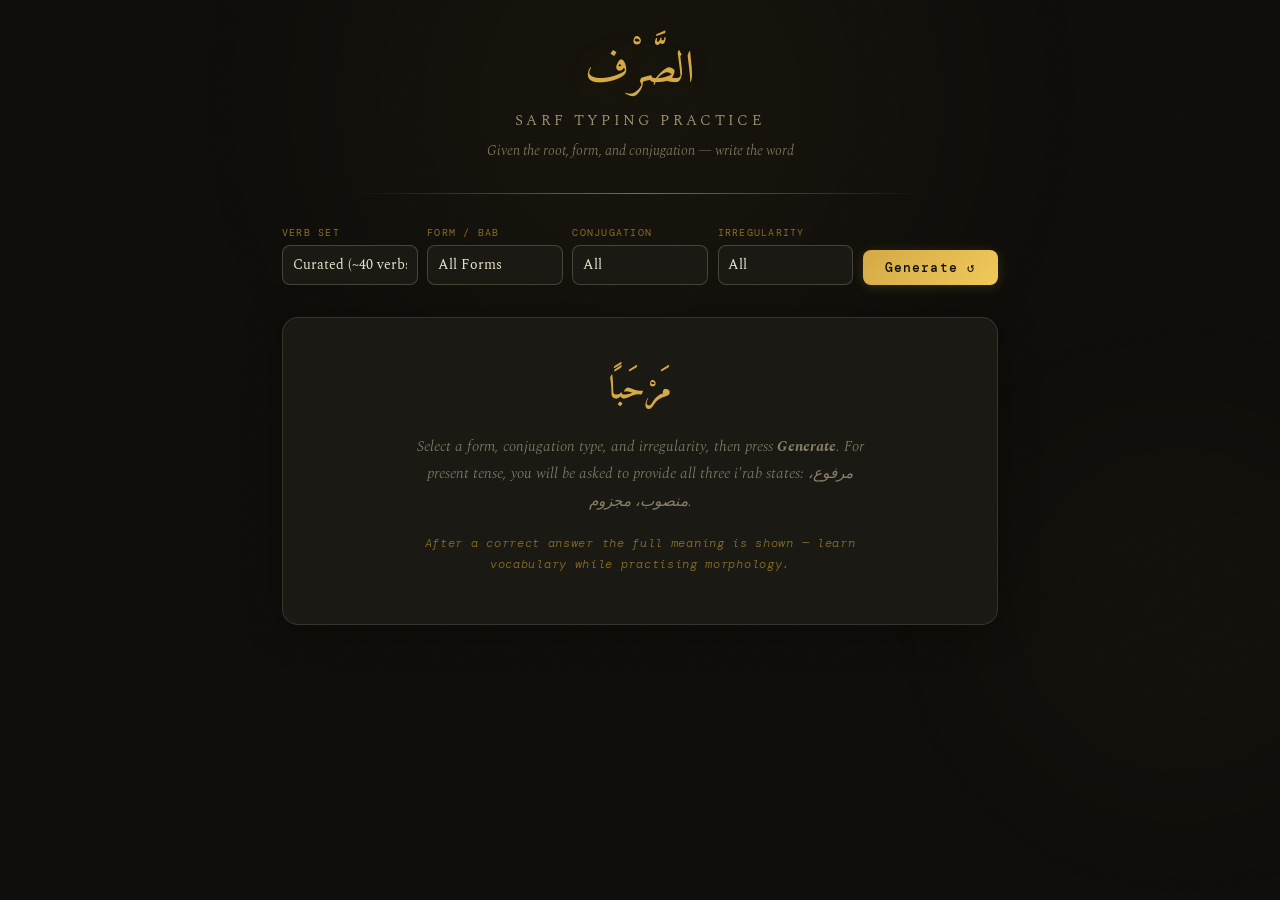
==== commit 25148b75: "Add expanded verb set — 4,841 Form I sound verbs from Arramooz Adds a "Verb Set" control that switch" ====
--- a/index.html
+++ b/index.html
@@ -26,6 +26,13 @@
 
 <div class="controls" id="controls-wrap">
   <div class="control-row">
+    <div class="control-group">
+      <label>Verb Set</label>
+      <select id="sel-verbset">
+        <option value="curated">Curated (~40 verbs, with meanings)</option>
+        <option value="expanded">Expanded (Form I sound · ~4,800 verbs)</option>
+      </select>
+    </div>
     <div class="control-group">
       <label>Form / Bab</label>
       <select id="sel-form">
@@ -175,8 +182,8 @@
     </button>
     <div class="sarf-panel" id="sarf-panel">
       <div>
-        <div class="sarf-section-title">Conjugation Chart — تصريف الضمائر</div>
-        <table class="sarf-table" id="sarf-pronoun-table"></table>
+        <div class="sarf-section-title">Full Paradigm — الجدول الكامل</div>
+        <div class="paradigm-tables" id="sarf-paradigm-tables"></div>
       </div>
       <div>
         <div class="sarf-section-title">Sarf Saghir Overview — الصرف الصغير</div>
--- a/styles.css
+++ b/styles.css
@@ -879,6 +879,77 @@
 
 .sarf-table tr:last-child td { border-bottom: none; }
 
+/* ── Paradigm tables (full conjugation grid) ────────────────── */
+.paradigm-tables {
+  display: grid;
+  grid-template-columns: repeat(auto-fit, minmax(260px, 1fr));
+  gap: 1.25rem;
+  width: 100%;
+}
+
+.paradigm-block {
+  display: flex;
+  flex-direction: column;
+  gap: 0.5rem;
+  min-width: 0;
+}
+
+.paradigm-title {
+  font-family: 'DM Mono', monospace;
+  font-size: 0.62rem;
+  letter-spacing: 0.1em;
+  text-transform: uppercase;
+  color: var(--gold);
+  text-align: center;
+  padding-bottom: 0.15rem;
+}
+
+.paradigm-title-ar {
+  font-family: 'Amiri', serif;
+  font-size: 0.95rem;
+  color: var(--gold-dim);
+  text-transform: none;
+  letter-spacing: 0;
+  margin-right: 0.15rem;
+}
+
+.paradigm-table {
+  direction: rtl;
+}
+
+.paradigm-table th {
+  font-family: 'Amiri', serif;
+  font-size: 0.85rem;
+  letter-spacing: 0;
+  text-transform: none;
+  color: var(--gold-dim);
+  padding: 0.5rem 0.4rem;
+}
+
+.paradigm-table td {
+  font-size: 1.15rem;
+  padding: 0.55rem 0.5rem;
+  line-height: 1.7;
+}
+
+.paradigm-table td.arabic-label {
+  font-size: 0.9rem;
+  color: var(--gold-dim);
+  text-align: center;
+  padding: 0.55rem 0.5rem;
+  white-space: nowrap;
+  background: var(--surface3);
+  border-left: 1px solid var(--border);
+  width: auto;
+}
+
+.paradigm-empty {
+  color: var(--text-dim);
+  font-size: 0.85rem;
+  text-align: center;
+  padding: 1rem;
+}
+
 .sarf-table td.label-cell {
   font-family: 'DM Mono', monospace;
   font-size: 0.65rem;
@@ -1014,6 +1085,20 @@
     padding-right: 0.5rem;
   }
 
+  .paradigm-tables {
+    grid-template-columns: 1fr;
+  }
+
+  .paradigm-table td {
+    font-size: 1.05rem;
+    padding: 0.45rem 0.3rem;
+  }
+
+  .paradigm-table th {
+    font-size: 0.78rem;
+    padding: 0.4rem 0.3rem;
+  }
+
   .prompt-grid {
     grid-template-columns: 1fr;
   }
